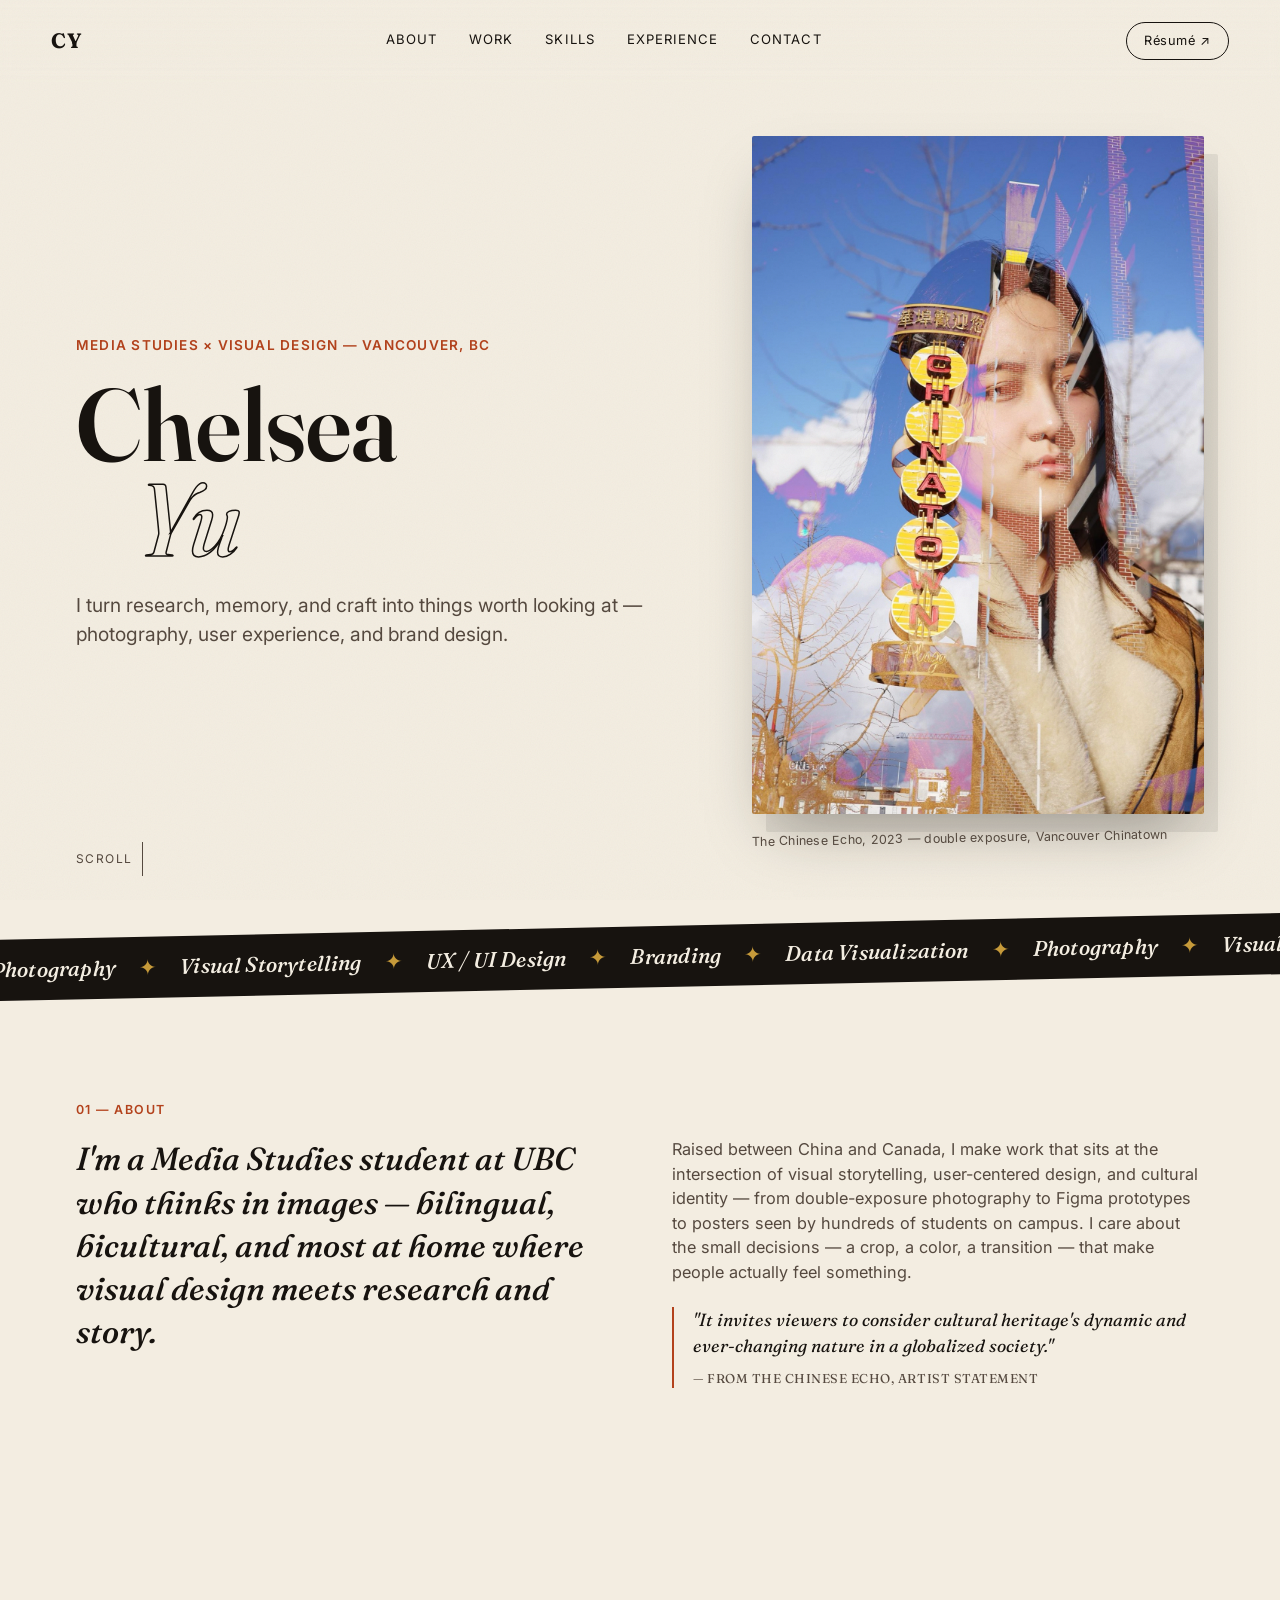
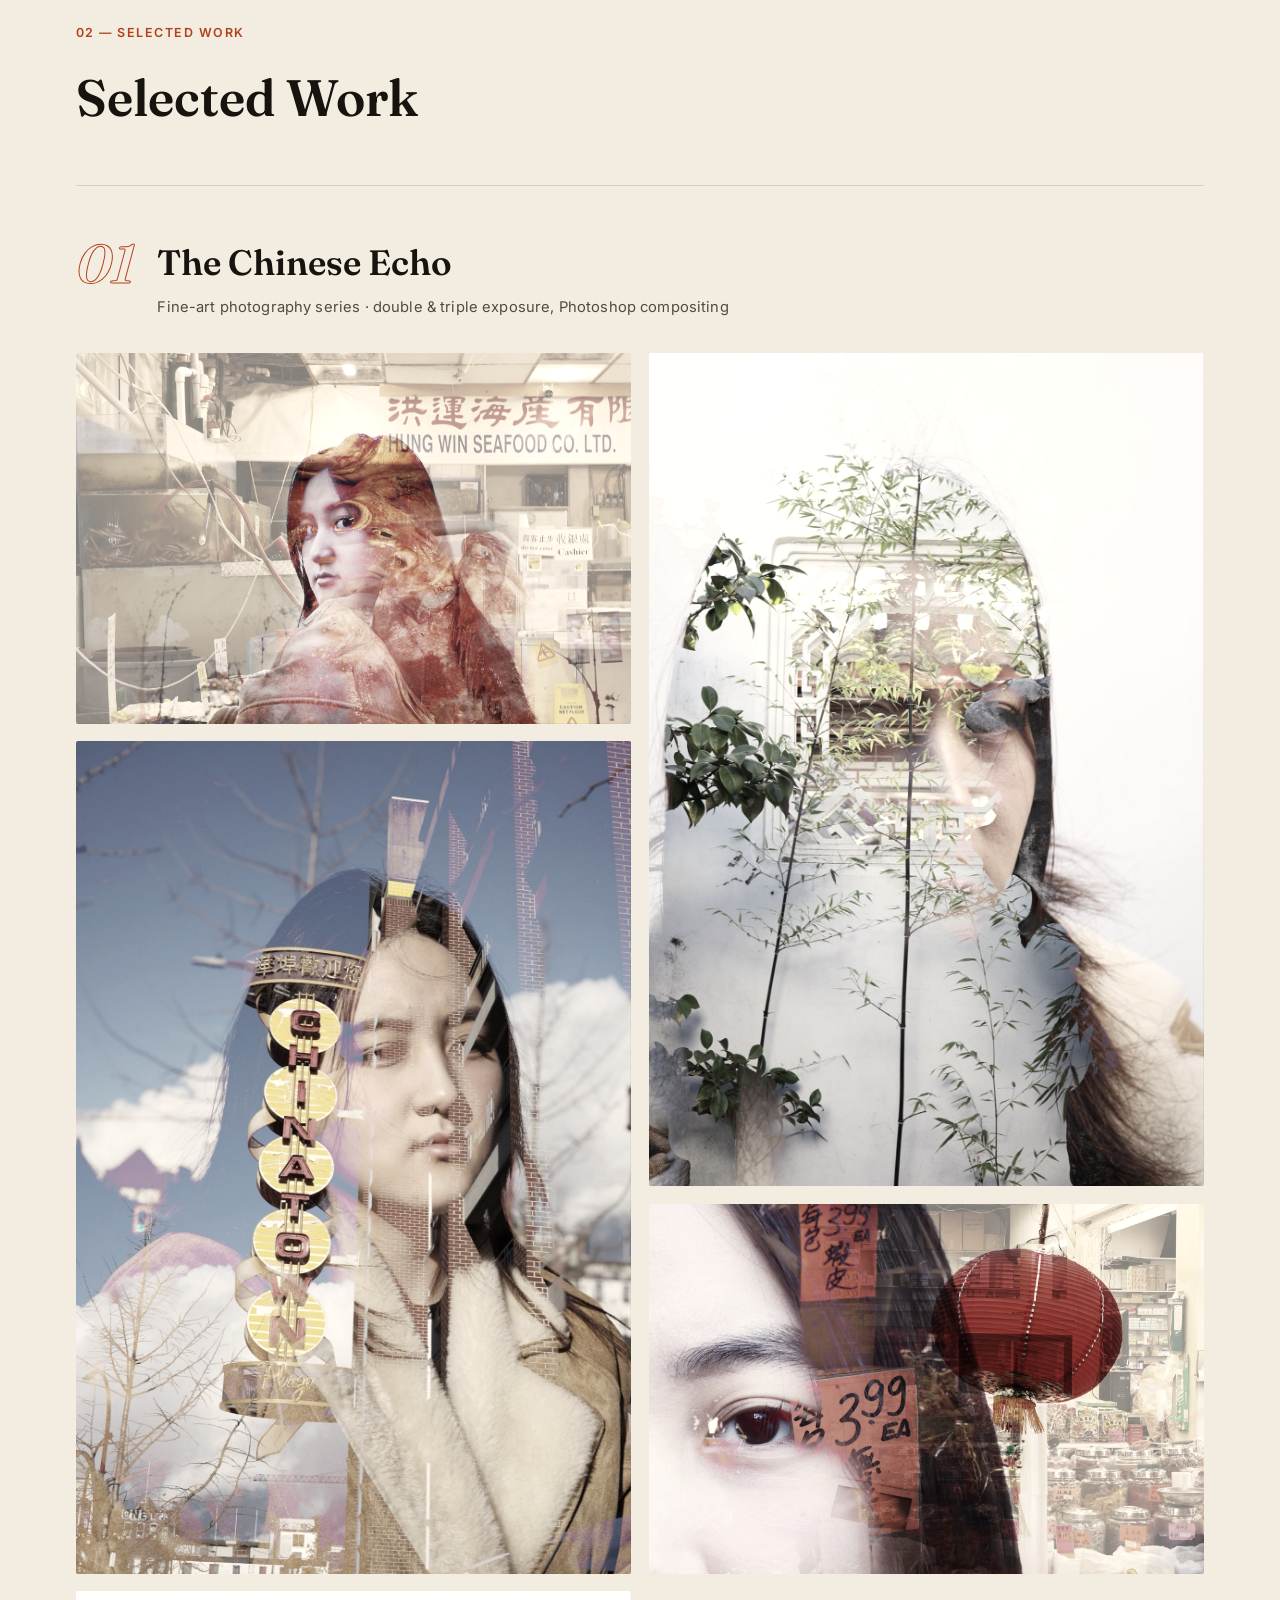
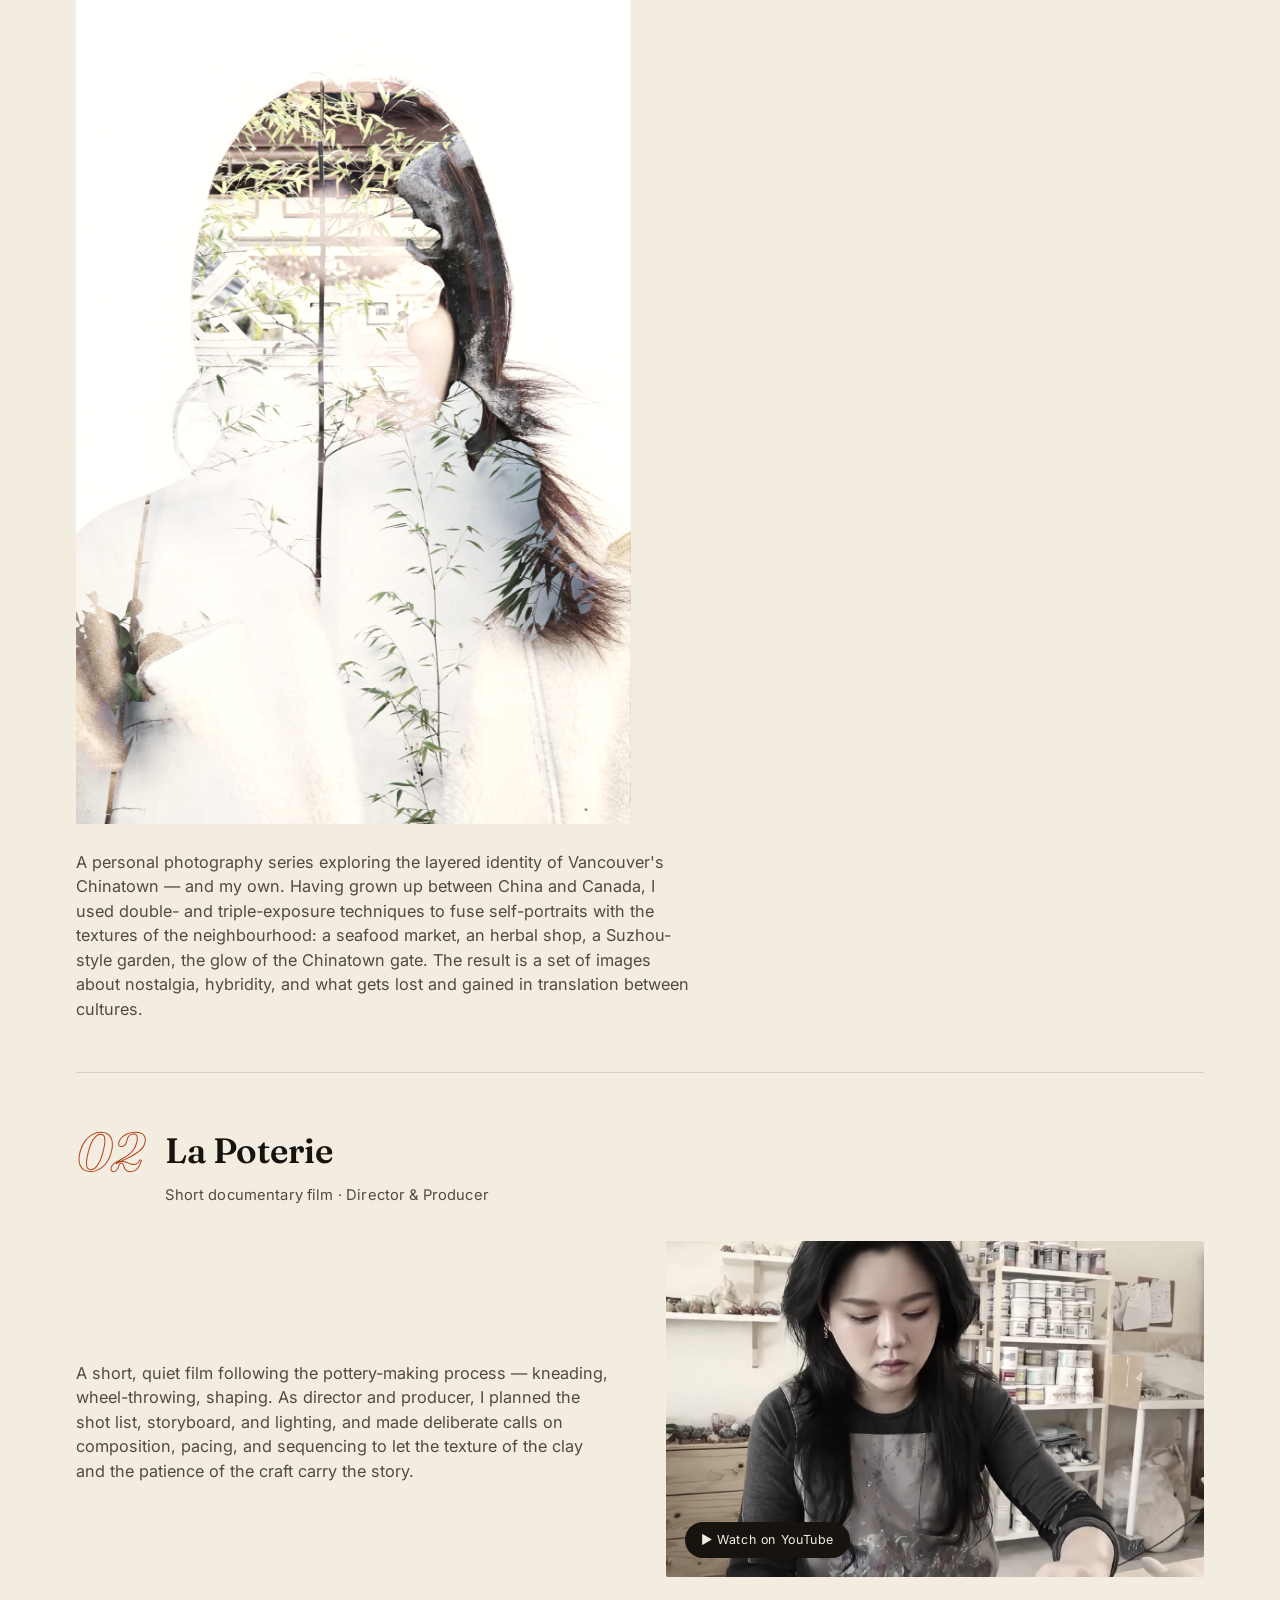
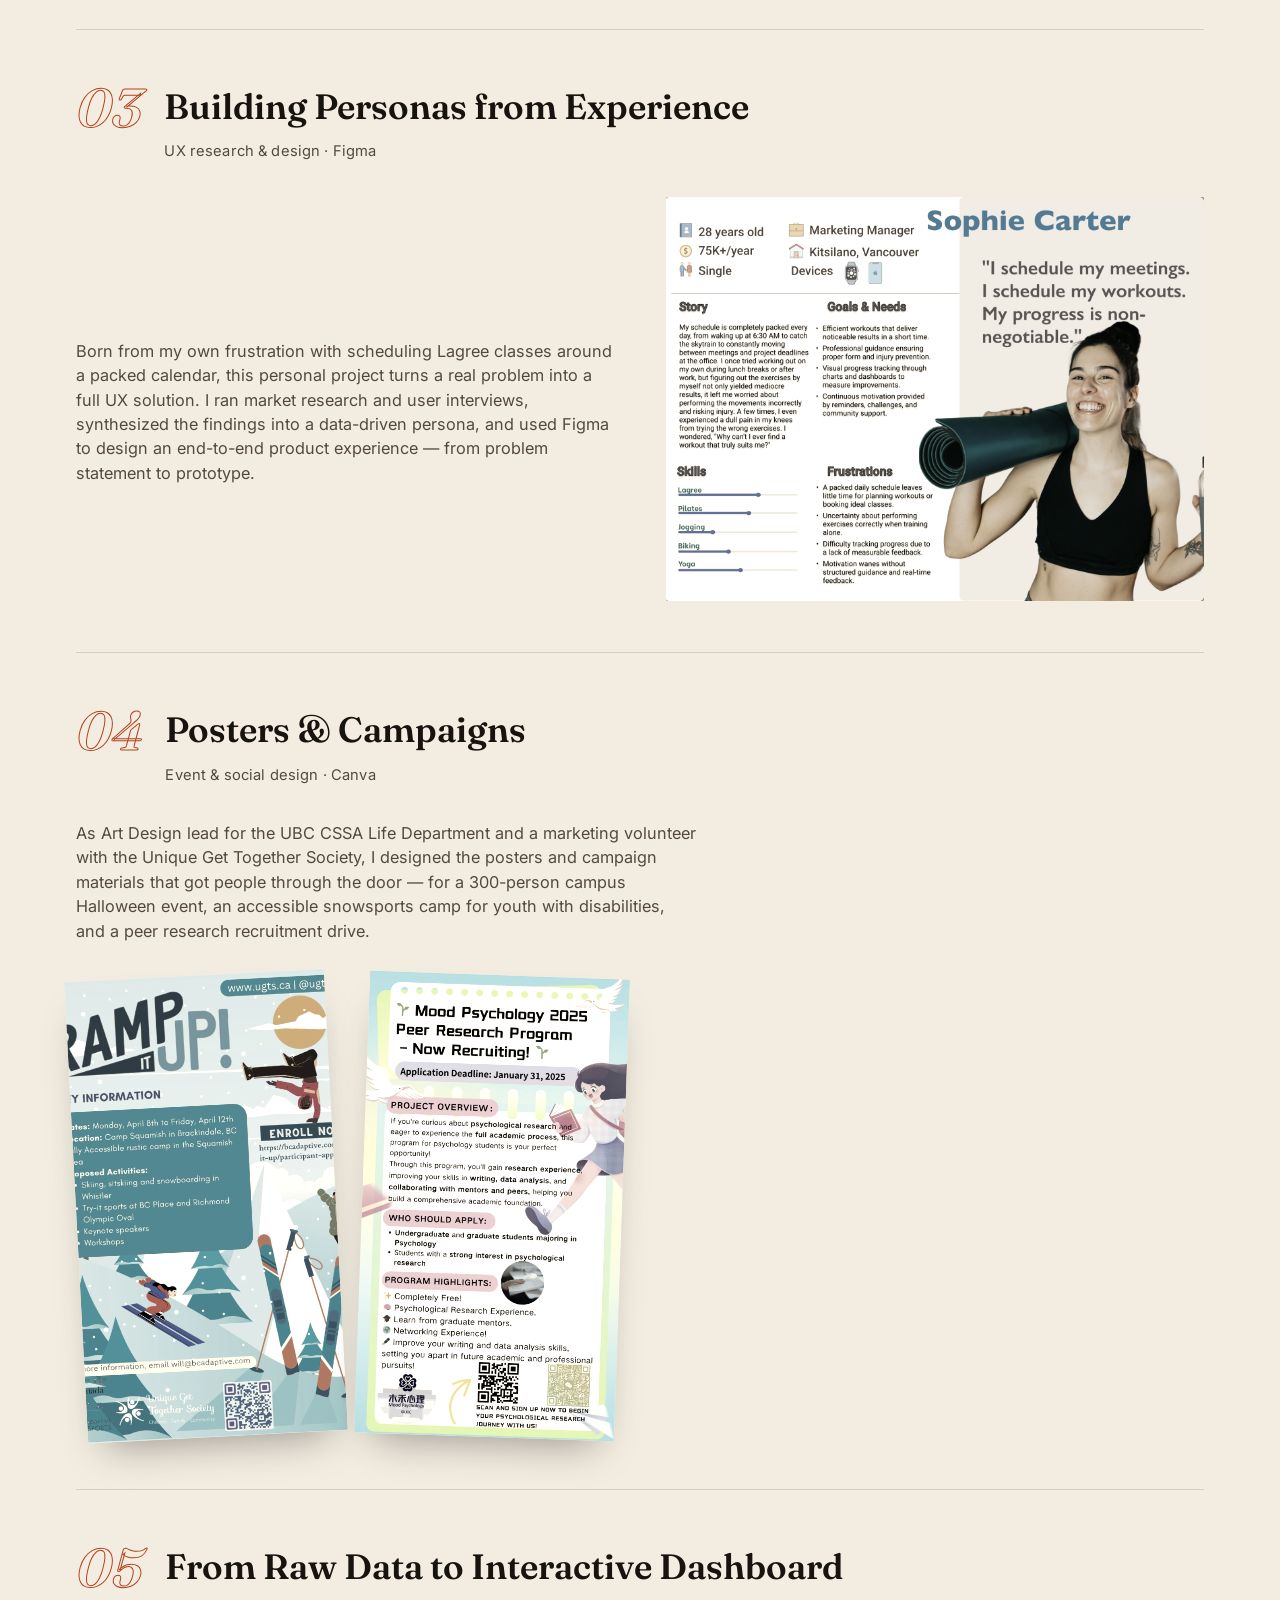
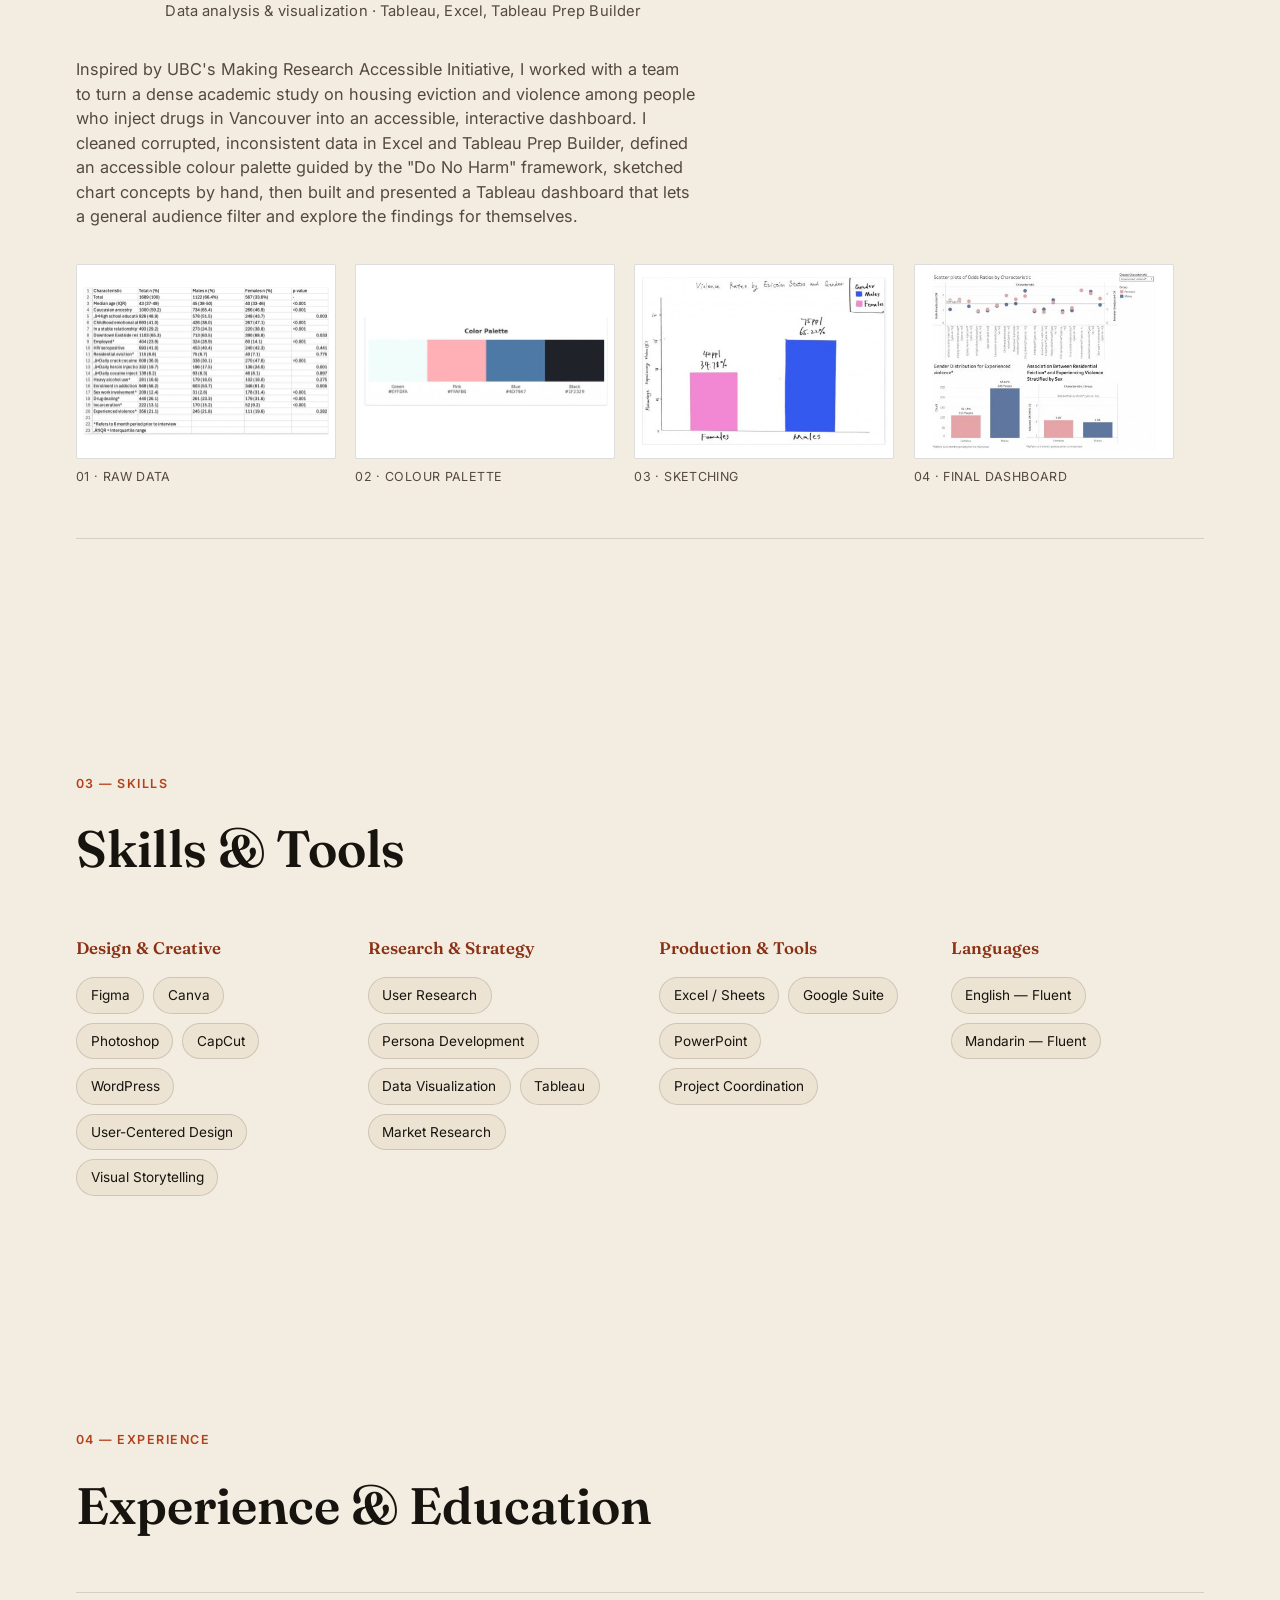
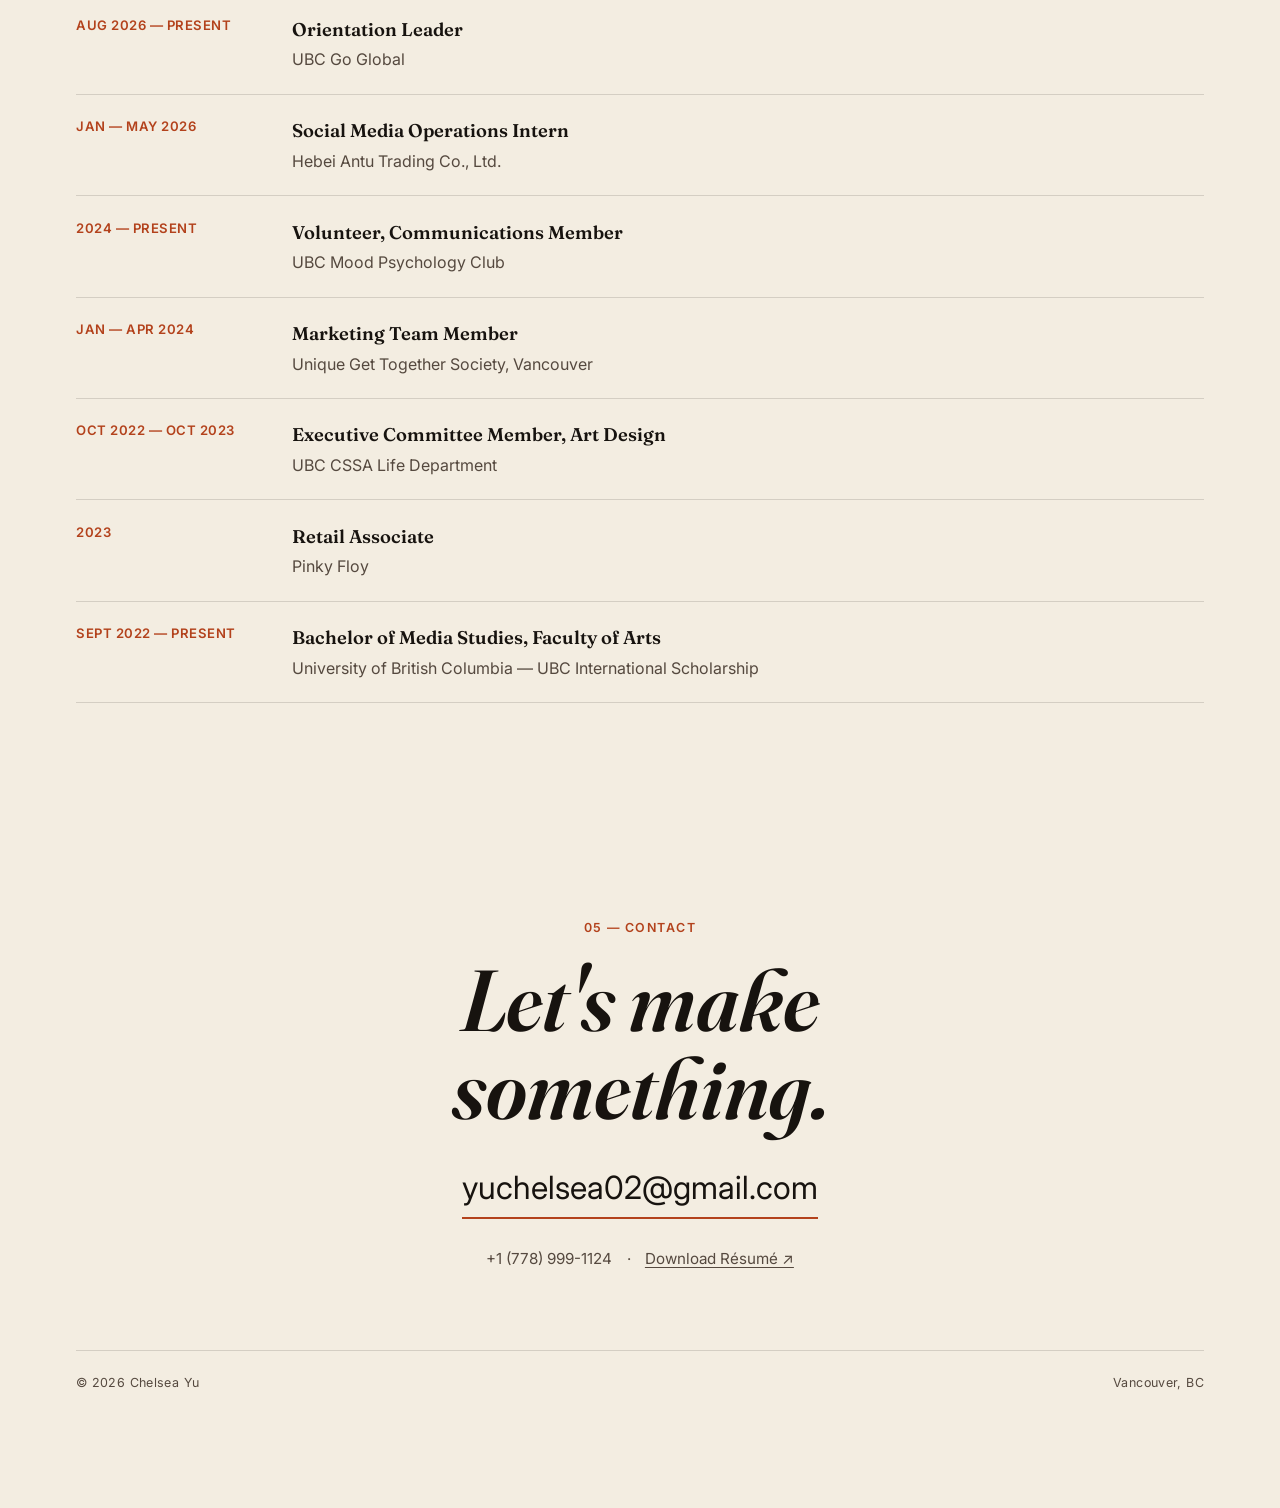
==== index.html @ db5bf9ff "Add design portfolio site Photography, UX case studies, poster design, and a data visualization proj" ====
<!DOCTYPE html>
<html lang="en">
<head>
<meta charset="UTF-8">
<meta name="viewport" content="width=device-width, initial-scale=1.0">
<title>Chelsea Yu — Portfolio</title>
<meta name="description" content="Chelsea Yu — visual designer &amp; storyteller. Photography, UX design, and branding work.">
<link rel="icon" href="data:image/svg+xml,%3Csvg xmlns='http://www.w3.org/2000/svg' viewBox='0 0 100 100'%3E%3Crect width='100' height='100' fill='%23f3ede1'/%3E%3Ctext x='50' y='68' font-size='58' font-family='Georgia,serif' font-weight='700' text-anchor='middle' fill='%23b3421c'%3ECY%3C/text%3E%3C/svg%3E">
<link rel="preconnect" href="https://fonts.googleapis.com">
<link rel="preconnect" href="https://fonts.gstatic.com" crossorigin>
<link href="https://fonts.googleapis.com/css2?family=Fraunces:ital,opsz,wght@0,9..144,300;0,9..144,500;0,9..144,600;0,9..144,700;1,9..144,500;1,9..144,600&family=Inter:wght@400;500;600&display=swap" rel="stylesheet">
<link rel="stylesheet" href="assets/css/style.css">
</head>
<body>

<div class="grain" aria-hidden="true"></div>
<div class="cursor-dot" aria-hidden="true"></div>
<div class="cursor-ring" aria-hidden="true"></div>

<header class="nav">
  <a class="nav__logo" href="#top">CY</a>
  <nav class="nav__links">
    <a href="#about">About</a>
    <a href="#work">Work</a>
    <a href="#skills">Skills</a>
    <a href="#experience">Experience</a>
    <a href="#contact">Contact</a>
  </nav>
  <a class="nav__resume" href="assets/Resume_Chelsea_Yu.pdf" target="_blank" rel="noopener">Résumé <span>↗</span></a>
</header>

<main>

  <section class="hero" id="top">
    <div class="hero__text">
      <p class="hero__eyebrow reveal">Media Studies × Visual Design — Vancouver, BC</p>
      <h1 class="hero__title">
        <span class="reveal">Chelsea</span>
        <span class="hero__outline reveal">Yu</span>
      </h1>
      <p class="hero__tagline reveal">I turn research, memory, and craft into things worth looking at —<br class="br-desktop"> photography, user experience, and brand design.</p>
    </div>
    <figure class="hero__image reveal">
      <img src="assets/images/echo-03.jpg" alt="Double-exposure self-portrait fused with Vancouver Chinatown's gate signage, from the series The Chinese Echo">
      <figcaption>The Chinese Echo, 2023 — double exposure, Vancouver Chinatown</figcaption>
    </figure>
    <a class="hero__scroll" href="#about"><span>Scroll</span><i></i></a>
  </section>

  <div class="marquee" aria-hidden="true">
    <div class="marquee__track">
      <span>Photography</span><span>✦</span><span>Visual Storytelling</span><span>✦</span><span>UX / UI Design</span><span>✦</span><span>Branding</span><span>✦</span><span>Data Visualization</span><span>✦</span>
      <span>Photography</span><span>✦</span><span>Visual Storytelling</span><span>✦</span><span>UX / UI Design</span><span>✦</span><span>Branding</span><span>✦</span><span>Data Visualization</span><span>✦</span>
    </div>
  </div>

  <section class="about" id="about">
    <span class="kicker reveal">01 — About</span>
    <div class="about__grid">
      <p class="about__lead reveal">I'm a Media Studies student at UBC who thinks in images — bilingual, bicultural, and most at home where visual design meets research and story.</p>
      <div class="about__body reveal">
        <p>Raised between China and Canada, I make work that sits at the intersection of visual storytelling, user-centered design, and cultural identity — from double-exposure photography to Figma prototypes to posters seen by hundreds of students on campus. I care about the small decisions — a crop, a color, a transition — that make people actually feel something.</p>
        <blockquote>"It invites viewers to consider cultural heritage's dynamic and ever-changing nature in a globalized society."<cite>— from The Chinese Echo, artist statement</cite></blockquote>
      </div>
    </div>
  </section>

  <section class="work" id="work">
    <span class="kicker reveal">02 — Selected Work</span>
    <h2 class="section-title reveal">Selected Work</h2>

    <article class="project">
      <div class="project__head reveal">
        <span class="project__index">01</span>
        <div>
          <h3>The Chinese Echo</h3>
          <p class="project__meta">Fine-art photography series · double &amp; triple exposure, Photoshop compositing</p>
        </div>
      </div>
      <div class="project__body">
        <div class="echo-grid reveal">
          <img src="assets/images/echo-01.jpg" alt="Double exposure of a portrait with a Chinatown seafood market, Hung Win Seafood Co." loading="lazy">
          <img src="assets/images/echo-03.jpg" alt="Double exposure portrait with Chinatown gate signage against a blue sky" loading="lazy">
          <img src="assets/images/echo-04.jpg" alt="Double exposure portrait blended with a traditional Chinese garden" loading="lazy">
          <img src="assets/images/echo-05.jpg" alt="Double exposure portrait blended with a traditional Chinese garden, second panel" loading="lazy">
          <img src="assets/images/echo-02.jpg" alt="Double exposure close-up eye with a red lantern and herbal shop shelves" loading="lazy">
        </div>
        <p class="project__desc reveal">A personal photography series exploring the layered identity of Vancouver's Chinatown — and my own. Having grown up between China and Canada, I used double- and triple-exposure techniques to fuse self-portraits with the textures of the neighbourhood: a seafood market, an herbal shop, a Suzhou-style garden, the glow of the Chinatown gate. The result is a set of images about nostalgia, hybridity, and what gets lost and gained in translation between cultures.</p>
      </div>
    </article>

    <article class="project project--alt">
      <div class="project__head reveal">
        <span class="project__index">02</span>
        <div>
          <h3>La Poterie</h3>
          <p class="project__meta">Short documentary film · Director &amp; Producer</p>
        </div>
      </div>
      <div class="project__body project__body--split">
        <a class="project__still reveal" href="https://youtu.be/sPKGv2p5oa0" target="_blank" rel="noopener">
          <img src="assets/images/poterie.jpg" alt="Still from La Poterie, a short film following the pottery-making process" loading="lazy">
          <span class="project__play">▶ Watch on YouTube</span>
        </a>
        <p class="project__desc reveal">A short, quiet film following the pottery-making process — kneading, wheel-throwing, shaping. As director and producer, I planned the shot list, storyboard, and lighting, and made deliberate calls on composition, pacing, and sequencing to let the texture of the clay and the patience of the craft carry the story.</p>
      </div>
    </article>

    <article class="project">
      <div class="project__head reveal">
        <span class="project__index">03</span>
        <div>
          <h3>Building Personas from Experience</h3>
          <p class="project__meta">UX research &amp; design · Figma</p>
        </div>
      </div>
      <div class="project__body project__body--split">
        <p class="project__desc reveal">Born from my own frustration with scheduling Lagree classes around a packed calendar, this personal project turns a real problem into a full UX solution. I ran market research and user interviews, synthesized the findings into a data-driven persona, and used Figma to design an end-to-end product experience — from problem statement to prototype.</p>
        <img class="project__solo reveal" src="assets/images/persona-sophie.jpg" alt="UX persona document for Sophie Carter, a 28-year-old marketing manager, showing her story, goals, skills, and frustrations" loading="lazy">
      </div>
    </article>

    <article class="project project--alt">
      <div class="project__head reveal">
        <span class="project__index">04</span>
        <div>
          <h3>Posters &amp; Campaigns</h3>
          <p class="project__meta">Event &amp; social design · Canva</p>
        </div>
      </div>
      <div class="project__body">
        <p class="project__desc reveal">As Art Design lead for the UBC CSSA Life Department and a marketing volunteer with the Unique Get Together Society, I designed the posters and campaign materials that got people through the door — for a 300-person campus Halloween event, an accessible snowsports camp for youth with disabilities, and a peer research recruitment drive.</p>
        <div class="poster-row reveal">
          <img src="assets/images/poster-rampup.jpg" alt="Ramp It Up! poster for an accessible snowsports camp" loading="lazy">
          <img src="assets/images/poster-moodpsych.jpg" alt="Mood Psychology 2025 peer research program recruitment poster" loading="lazy">
        </div>
      </div>
    </article>

    <article class="project">
      <div class="project__head reveal">
        <span class="project__index">05</span>
        <div>
          <h3>From Raw Data to Interactive Dashboard</h3>
          <p class="project__meta">Data analysis &amp; visualization · Tableau, Excel, Tableau Prep Builder</p>
        </div>
      </div>
      <div class="project__body">
        <p class="project__desc reveal">Inspired by UBC's Making Research Accessible Initiative, I worked with a team to turn a dense academic study on housing eviction and violence among people who inject drugs in Vancouver into an accessible, interactive dashboard. I cleaned corrupted, inconsistent data in Excel and Tableau Prep Builder, defined an accessible colour palette guided by the "Do No Harm" framework, sketched chart concepts by hand, then built and presented a Tableau dashboard that lets a general audience filter and explore the findings for themselves.</p>
        <div class="process-strip reveal">
          <figure><img src="assets/images/dataviz-data.jpg" alt="Raw, corrupted public health dataset before cleaning" loading="lazy"><figcaption>01 · Raw data</figcaption></figure>
          <figure><img src="assets/images/dataviz-palette.jpg" alt="Accessible colour palette: green, pink, blue, black" loading="lazy"><figcaption>02 · Colour palette</figcaption></figure>
          <figure><img src="assets/images/dataviz-sketch.jpg" alt="Hand-drawn sketch of a bar chart comparing violence rates by gender" loading="lazy"><figcaption>03 · Sketching</figcaption></figure>
          <figure><img src="assets/images/dataviz-dashboard.jpg" alt="Final interactive Tableau dashboard with scatter plot and bar charts" loading="lazy"><figcaption>04 · Final dashboard</figcaption></figure>
        </div>
      </div>
    </article>

  </section>

  <section class="skills" id="skills">
    <span class="kicker reveal">03 — Skills</span>
    <h2 class="section-title reveal">Skills &amp; Tools</h2>
    <div class="skills__grid">
      <div class="skills__group reveal">
        <h4>Design &amp; Creative</h4>
        <ul class="pills">
          <li>Figma</li><li>Canva</li><li>Photoshop</li><li>CapCut</li><li>WordPress</li><li>User-Centered Design</li><li>Visual Storytelling</li>
        </ul>
      </div>
      <div class="skills__group reveal">
        <h4>Research &amp; Strategy</h4>
        <ul class="pills">
          <li>User Research</li><li>Persona Development</li><li>Data Visualization</li><li>Tableau</li><li>Market Research</li>
        </ul>
      </div>
      <div class="skills__group reveal">
        <h4>Production &amp; Tools</h4>
        <ul class="pills">
          <li>Excel / Sheets</li><li>Google Suite</li><li>PowerPoint</li><li>Project Coordination</li>
        </ul>
      </div>
      <div class="skills__group reveal">
        <h4>Languages</h4>
        <ul class="pills">
          <li>English — Fluent</li><li>Mandarin — Fluent</li>
        </ul>
      </div>
    </div>
  </section>

  <section class="experience" id="experience">
    <span class="kicker reveal">04 — Experience</span>
    <h2 class="section-title reveal">Experience &amp; Education</h2>
    <ul class="timeline">
      <li class="reveal">
        <span class="timeline__date">Aug 2026 — Present</span>
        <div><h4>Orientation Leader</h4><p>UBC Go Global</p></div>
      </li>
      <li class="reveal">
        <span class="timeline__date">Jan — May 2026</span>
        <div><h4>Social Media Operations Intern</h4><p>Hebei Antu Trading Co., Ltd.</p></div>
      </li>
      <li class="reveal">
        <span class="timeline__date">2024 — Present</span>
        <div><h4>Volunteer, Communications Member</h4><p>UBC Mood Psychology Club</p></div>
      </li>
      <li class="reveal">
        <span class="timeline__date">Jan — Apr 2024</span>
        <div><h4>Marketing Team Member</h4><p>Unique Get Together Society, Vancouver</p></div>
      </li>
      <li class="reveal">
        <span class="timeline__date">Oct 2022 — Oct 2023</span>
        <div><h4>Executive Committee Member, Art Design</h4><p>UBC CSSA Life Department</p></div>
      </li>
      <li class="reveal">
        <span class="timeline__date">2023</span>
        <div><h4>Retail Associate</h4><p>Pinky Floy</p></div>
      </li>
      <li class="reveal">
        <span class="timeline__date">Sept 2022 — Present</span>
        <div><h4>Bachelor of Media Studies, Faculty of Arts</h4><p>University of British Columbia — UBC International Scholarship</p></div>
      </li>
    </ul>
  </section>

  <footer class="contact" id="contact">
    <span class="kicker reveal">05 — Contact</span>
    <h2 class="contact__title reveal">Let's make<br>something.</h2>
    <a class="contact__email reveal" href="mailto:yuchelsea02@gmail.com">yuchelsea02@gmail.com</a>
    <div class="contact__row reveal">
      <span>+1 (778) 999-1124</span>
      <span aria-hidden="true">·</span>
      <a href="assets/Resume_Chelsea_Yu.pdf" target="_blank" rel="noopener">Download Résumé ↗</a>
    </div>
    <div class="contact__bottom">
      <span>© <span id="year"></span> Chelsea Yu</span>
      <span>Vancouver, BC</span>
    </div>
  </footer>

</main>

<script src="assets/js/main.js"></script>
</body>
</html>
---- assets/css/style.css ----
/* ---------- Tokens ---------- */
:root{
  --paper: #f3ede1;
  --paper-2: #ece3d2;
  --ink: #17130f;
  --ink-soft: #55493f;
  --rust: #b3421c;
  --rust-deep: #8a3216;
  --gold: #c69a3a;
  --line: rgba(23,19,15,0.14);
  --serif: 'Fraunces', Georgia, serif;
  --sans: 'Inter', -apple-system, BlinkMacSystemFont, sans-serif;
  --maxw: 1240px;
}

*,*::before,*::after{ box-sizing: border-box; }
html{ scroll-behavior: smooth; }

body{
  margin:0;
  background: var(--paper);
  color: var(--ink);
  font-family: var(--sans);
  font-size: 16px;
  line-height: 1.5;
  -webkit-font-smoothing: antialiased;
  overflow-x: hidden;
}

img{ max-width:100%; display:block; }
a{ color: inherit; text-decoration:none; }
ul{ list-style:none; margin:0; padding:0; }
blockquote{ margin:0; }

::selection{ background: var(--rust); color: var(--paper); }

/* ---------- Grain overlay ---------- */
.grain{
  position: fixed; inset:0;
  z-index: 999;
  pointer-events:none;
  opacity: 0.05;
  mix-blend-mode: multiply;
  background-image: url('data:image/svg+xml;utf8,<svg xmlns="http://www.w3.org/2000/svg"><filter id="n"><feTurbulence type="fractalNoise" baseFrequency="0.85" numOctaves="2" stitchTiles="stitch"/></filter><rect width="100%25" height="100%25" filter="url(%23n)"/></svg>');
}

/* ---------- Custom cursor (pointer devices only) ---------- */
.cursor-dot, .cursor-ring{
  position: fixed; top:0; left:0;
  border-radius:50%;
  pointer-events:none;
  z-index: 1000;
  transform: translate(-50%,-50%);
  transition: opacity .2s ease;
  opacity:0;
}
.cursor-dot{ width:6px; height:6px; background: var(--rust); }
.cursor-ring{ width:34px; height:34px; border:1px solid var(--rust); transition: width .18s ease, height .18s ease, opacity .2s ease, background .18s ease; }
.cursor-ring.is-active{ width:60px; height:60px; background: rgba(179,66,28,0.08); }
@media (hover:none), (pointer:coarse){
  .cursor-dot, .cursor-ring{ display:none; }
}

/* ---------- Reveal animation ---------- */
.reveal{ opacity:0; transform: translateY(28px); transition: opacity .8s ease, transform .8s ease; }
.reveal.is-visible{ opacity:1; transform:none; }

/* ---------- Nav ---------- */
.nav{
  position: fixed; top:0; left:0; right:0;
  z-index: 500;
  display:flex; align-items:center; justify-content:space-between;
  padding: 1.4rem clamp(1.25rem, 4vw, 3.5rem);
  background: linear-gradient(to bottom, rgba(243,237,225,0.92), rgba(243,237,225,0));
  backdrop-filter: blur(6px);
}
.nav__logo{
  font-family: var(--serif); font-weight:700; font-size:1.3rem;
  letter-spacing: 0.02em;
}
.nav__links{ display:flex; gap: clamp(1rem, 2.5vw, 2.2rem); }
.nav__links a{
  font-size:0.82rem; text-transform:uppercase; letter-spacing:0.08em;
  position:relative; padding-bottom:3px;
}
.nav__links a::after{
  content:""; position:absolute; left:0; bottom:0; width:100%; height:1px;
  background: var(--rust); transform: scaleX(0); transform-origin:right;
  transition: transform .3s ease;
}
.nav__links a:hover::after{ transform: scaleX(1); transform-origin:left; }
.nav__resume{
  border:1px solid var(--ink); border-radius: 999px;
  padding: 0.5rem 1.1rem; font-size:0.8rem; letter-spacing:0.04em;
  white-space:nowrap;
  transition: background .25s ease, color .25s ease;
}
.nav__resume:hover{ background: var(--ink); color: var(--paper); }
.nav__resume span{ display:inline-block; }
@media (max-width: 760px){
  .nav__links{ display:none; }
}

/* ---------- Hero ---------- */
.hero{
  min-height: 100svh;
  max-width: var(--maxw);
  margin: 0 auto;
  padding: 8.5rem clamp(1.25rem, 5vw, 3.5rem) 4rem;
  display:grid;
  grid-template-columns: 1.15fr 0.85fr;
  gap: clamp(2rem, 5vw, 4rem);
  align-items:center;
  position:relative;
}
.hero__eyebrow{
  font-size:0.85rem; letter-spacing:0.09em; text-transform:uppercase;
  color: var(--rust); margin: 0 0 1.4rem;
  font-weight:600;
}
.hero__title{
  font-family: var(--serif);
  font-weight:600;
  font-size: clamp(3.4rem, 8vw, 6.4rem);
  line-height:0.92;
  margin:0 0 1.6rem;
  display:flex; flex-direction:column;
}
.hero__title span{ display:block; }
.hero__outline{
  font-style: italic;
  font-weight:500;
  color: transparent;
  -webkit-text-stroke: 1.5px var(--ink);
  margin-left: 0.6em;
}
.hero__tagline{
  font-size: clamp(1rem, 1.6vw, 1.2rem);
  color: var(--ink-soft);
  max-width: 30em;
  margin:0;
}
.hero__image{
  margin:0; position:relative;
  transform: rotate(2deg);
}
.hero__image img{
  width:100%; aspect-ratio: 2/3; object-fit:cover;
  border-radius: 2px;
  box-shadow: 14px 18px 0 rgba(23,19,15,0.08), 0 30px 60px -20px rgba(23,19,15,0.35);
  filter: saturate(1.05);
}
.hero__image figcaption{
  margin-top:0.9rem; font-size:0.78rem; color: var(--ink-soft);
  letter-spacing:0.02em; transform: rotate(-1deg);
}
.hero__scroll{
  position:absolute; left: clamp(1.25rem, 5vw, 3.5rem); bottom: 2.2rem;
  display:flex; align-items:center; gap:0.6rem;
  font-size:0.75rem; letter-spacing:0.12em; text-transform:uppercase;
  color: var(--ink-soft);
}
.hero__scroll i{
  width:1px; height:34px; background: var(--ink-soft);
  position:relative; overflow:hidden;
  display:block;
}
.hero__scroll i::after{
  content:""; position:absolute; left:0; top:-100%; width:100%; height:100%;
  background: var(--rust);
  animation: scrollline 1.8s ease-in-out infinite;
}
@keyframes scrollline{
  0%{ top:-100%; } 60%{ top:100%; } 100%{ top:100%; }
}
@media (max-width: 860px){
  .hero{ grid-template-columns: 1fr; padding-top:7rem; }
  .hero__image{ order:-1; max-width: 260px; margin: 0 auto 1rem; transform:rotate(1deg); }
  .hero__scroll{ display:none; }
}

/* ---------- Marquee ---------- */
.marquee{
  background: var(--ink);
  color: var(--paper);
  overflow:hidden;
  padding: 0.9rem 0;
  transform: rotate(-1.2deg) scale(1.02);
  margin: 1rem 0 -0.4rem;
}
.marquee__track{
  display:flex; gap:1rem; white-space:nowrap;
  width: max-content;
  animation: marquee 26s linear infinite;
  font-family: var(--serif); font-style: italic; font-weight:500;
  font-size: clamp(1rem, 2vw, 1.3rem);
}
.marquee__track span{ padding:0 0.2rem; }
.marquee__track span:nth-child(2n){ color: var(--gold); font-style:normal; }
@keyframes marquee{
  from{ transform: translateX(0); }
  to{ transform: translateX(-50%); }
}

/* ---------- Section shells ---------- */
section, footer.contact{
  max-width: var(--maxw);
  margin: 0 auto;
  padding: clamp(4.5rem, 9vw, 7.5rem) clamp(1.25rem, 5vw, 3.5rem);
}
.kicker{
  display:inline-block;
  font-size:0.78rem; letter-spacing:0.12em; text-transform:uppercase;
  color: var(--rust); font-weight:600;
  margin-bottom: 1.1rem;
}
.section-title{
  font-family: var(--serif); font-weight:600;
  font-size: clamp(2.2rem, 4.5vw, 3.2rem);
  margin: 0 0 3rem;
}

/* ---------- About ---------- */
.about__grid{
  display:grid; grid-template-columns: 1fr 1fr; gap: clamp(2rem,5vw,4rem);
}
.about__lead{
  font-family: var(--serif); font-weight:500; font-style:italic;
  font-size: clamp(1.4rem, 2.6vw, 2rem);
  line-height:1.35; margin:0; color: var(--ink);
}
.about__body p{ margin: 0 0 1.4rem; color: var(--ink-soft); font-size:1.02rem; }
.about__body blockquote{
  border-left: 2px solid var(--rust);
  padding-left: 1.2rem;
  font-family: var(--serif); font-style:italic; font-size:1.1rem;
  color: var(--ink);
}
.about__body cite{
  display:block; margin-top:0.6rem; font-style:normal; font-size:0.8rem;
  letter-spacing:0.04em; color: var(--ink-soft); text-transform:uppercase;
}
@media (max-width: 760px){
  .about__grid{ grid-template-columns: 1fr; }
}

/* ---------- Work / Projects ---------- */
.project{ padding: 3.2rem 0; border-top:1px solid var(--line); }
.project:last-child{ border-bottom:1px solid var(--line); }
.project__head{
  display:flex; align-items:flex-start; gap:1.4rem;
  margin-bottom: 2.2rem;
}
.project__index{
  font-family: var(--serif); font-weight:600; font-style:italic;
  font-size: clamp(2.4rem, 5vw, 3.4rem);
  color: transparent; -webkit-text-stroke: 1px var(--rust);
  line-height:1;
}
.project__head h3{
  font-family: var(--serif); font-weight:600;
  font-size: clamp(1.6rem, 3vw, 2.2rem);
  margin: 0 0 0.4rem;
}
.project__meta{
  margin:0; color: var(--ink-soft); font-size:0.92rem; letter-spacing:0.01em;
}
.project__desc{
  color: var(--ink-soft); font-size:1.02rem; max-width: 62ch;
  margin: 1.6rem 0 0;
}
.project__body--split{
  display:grid; grid-template-columns: 1fr 1fr; gap: clamp(2rem,4vw,3.5rem);
  align-items:center;
}
.project--alt .project__body--split{ direction: rtl; }
.project--alt .project__body--split > *{ direction: ltr; }
.project--alt .project__body--split .project__desc{ order:2; }
@media (max-width: 860px){
  .project__body--split{ grid-template-columns:1fr; direction:ltr !important; }
  .project--alt .project__body--split .project__desc{ order:0; }
}

/* image treatment: quiet duotone -> full color on hover */
.echo-grid img, .project__solo, .project__still img, .poster-row img{
  filter: grayscale(0.55) sepia(0.12) contrast(1.02);
  transition: filter .5s ease, transform .5s ease;
  border-radius:2px;
}
.echo-grid img:hover, .project__solo:hover, .project__still:hover img, .poster-row img:hover{
  filter: grayscale(0) sepia(0) contrast(1.02);
  transform: scale(1.015);
}

.echo-grid{
  column-count:2; column-gap: 1.1rem;
}
.echo-grid img{ width:100%; margin: 0 0 1.1rem; break-inside: avoid; }
@media (max-width:640px){ .echo-grid{ column-count:1; } }

.project__still{ position:relative; display:block; }
.project__still img{ width:100%; aspect-ratio: 16/10; object-fit:cover; }
.project__play{
  position:absolute; left:1.2rem; bottom:1.2rem;
  background: var(--ink); color: var(--paper);
  font-size:0.78rem; letter-spacing:0.05em;
  padding: 0.55rem 1rem; border-radius: 999px;
}

.project__solo{ width:100%; aspect-ratio: 4/3; object-fit:cover; }

.poster-row{ display:flex; gap:1.6rem; margin-top:2rem; flex-wrap:wrap; }
.poster-row img{
  width: clamp(160px, 24vw, 260px);
  aspect-ratio: 9/16; object-fit:cover;
  box-shadow: 0 22px 40px -18px rgba(23,19,15,0.4);
}
.poster-row img:nth-child(1){ transform: rotate(-3deg); }
.poster-row img:nth-child(2){ transform: rotate(2deg); }
.poster-row img:hover{ transform: rotate(0) scale(1.03); }

.process-strip{
  display:flex; gap:1.2rem; flex-wrap:wrap;
  margin-top: 2.2rem;
}
.process-strip figure{ margin:0; flex: 1 1 200px; max-width:260px; }
.process-strip img{
  width:100%; aspect-ratio: 4/3; object-fit:contain;
  background: #fff;
  border: 1px solid var(--line);
  border-radius: 2px;
  filter:none;
  padding: 0.4rem;
}
.process-strip img:hover{ transform:none; }
.process-strip figcaption{
  margin-top:0.6rem; font-size:0.78rem; letter-spacing:0.03em;
  color: var(--ink-soft); text-transform:uppercase;
}

/* ---------- Skills ---------- */
.skills__grid{
  display:grid; grid-template-columns: repeat(4, 1fr); gap: 2.4rem;
}
.skills__group h4{
  font-family: var(--serif); font-weight:600; font-size:1.05rem;
  margin: 0 0 1rem; color: var(--rust-deep);
}
.pills{ display:flex; flex-wrap:wrap; gap:0.55rem; }
.pills li{
  border: 1px solid var(--line);
  padding: 0.45rem 0.85rem;
  border-radius: 999px;
  font-size:0.85rem;
  background: var(--paper-2);
  transition: border-color .25s ease, transform .25s ease;
}
.pills li:hover{ border-color: var(--rust); transform: translateY(-2px); }
@media (max-width: 900px){
  .skills__grid{ grid-template-columns: repeat(2,1fr); }
}
@media (max-width: 520px){
  .skills__grid{ grid-template-columns: 1fr; }
}

/* ---------- Experience timeline ---------- */
.timeline li{
  display:grid; grid-template-columns: 190px 1fr;
  gap: 1.6rem;
  padding: 1.4rem 0;
  border-top: 1px solid var(--line);
}
.timeline li:last-child{ border-bottom: 1px solid var(--line); }
.timeline__date{
  font-size:0.82rem; letter-spacing:0.04em; color: var(--rust);
  text-transform: uppercase; font-weight:600;
}
.timeline h4{ margin:0 0 0.25rem; font-family: var(--serif); font-weight:600; font-size:1.15rem; }
.timeline p{ margin:0; color: var(--ink-soft); }
@media (max-width: 600px){
  .timeline li{ grid-template-columns: 1fr; gap:0.4rem; }
}

/* ---------- Contact / Footer ---------- */
footer.contact{
  text-align:center;
  padding-top: 6rem;
}
.contact__title{
  font-family: var(--serif); font-weight:600; font-style:italic;
  font-size: clamp(2.6rem, 8vw, 5.4rem);
  line-height:1.02; margin: 0 0 2rem;
}
.contact__email{
  display:inline-block;
  font-size: clamp(1.3rem, 3.4vw, 2rem);
  border-bottom: 2px solid var(--rust);
  padding-bottom: 0.3rem;
  margin-bottom: 1.8rem;
  transition: color .25s ease, border-color .25s ease;
}
.contact__email:hover{ color: var(--rust); }
.contact__row{
  display:flex; align-items:center; justify-content:center; gap:0.9rem;
  color: var(--ink-soft); font-size:0.95rem; margin-bottom: 5rem;
}
.contact__row a{ text-decoration: underline; text-underline-offset:3px; }
.contact__bottom{
  display:flex; justify-content:space-between;
  font-size:0.78rem; letter-spacing:0.03em; color: var(--ink-soft);
  border-top: 1px solid var(--line); padding-top:1.4rem;
}
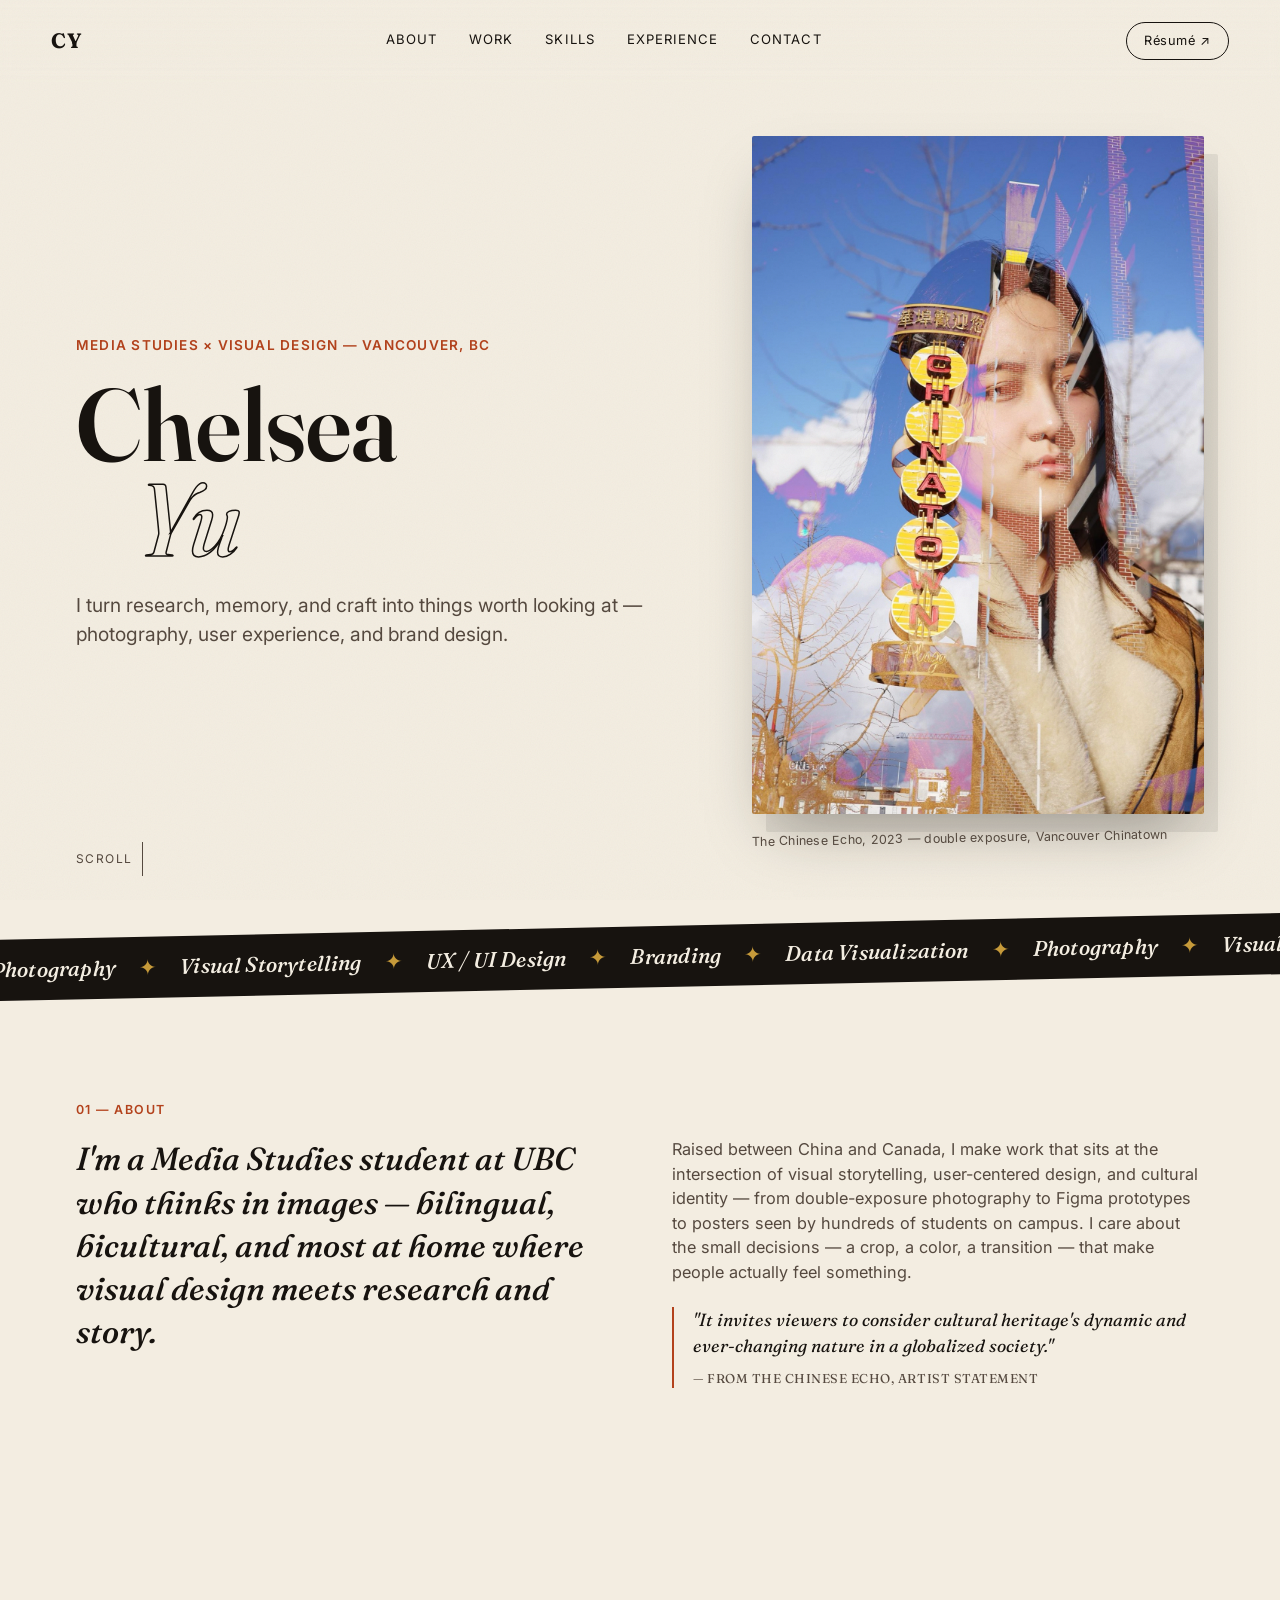
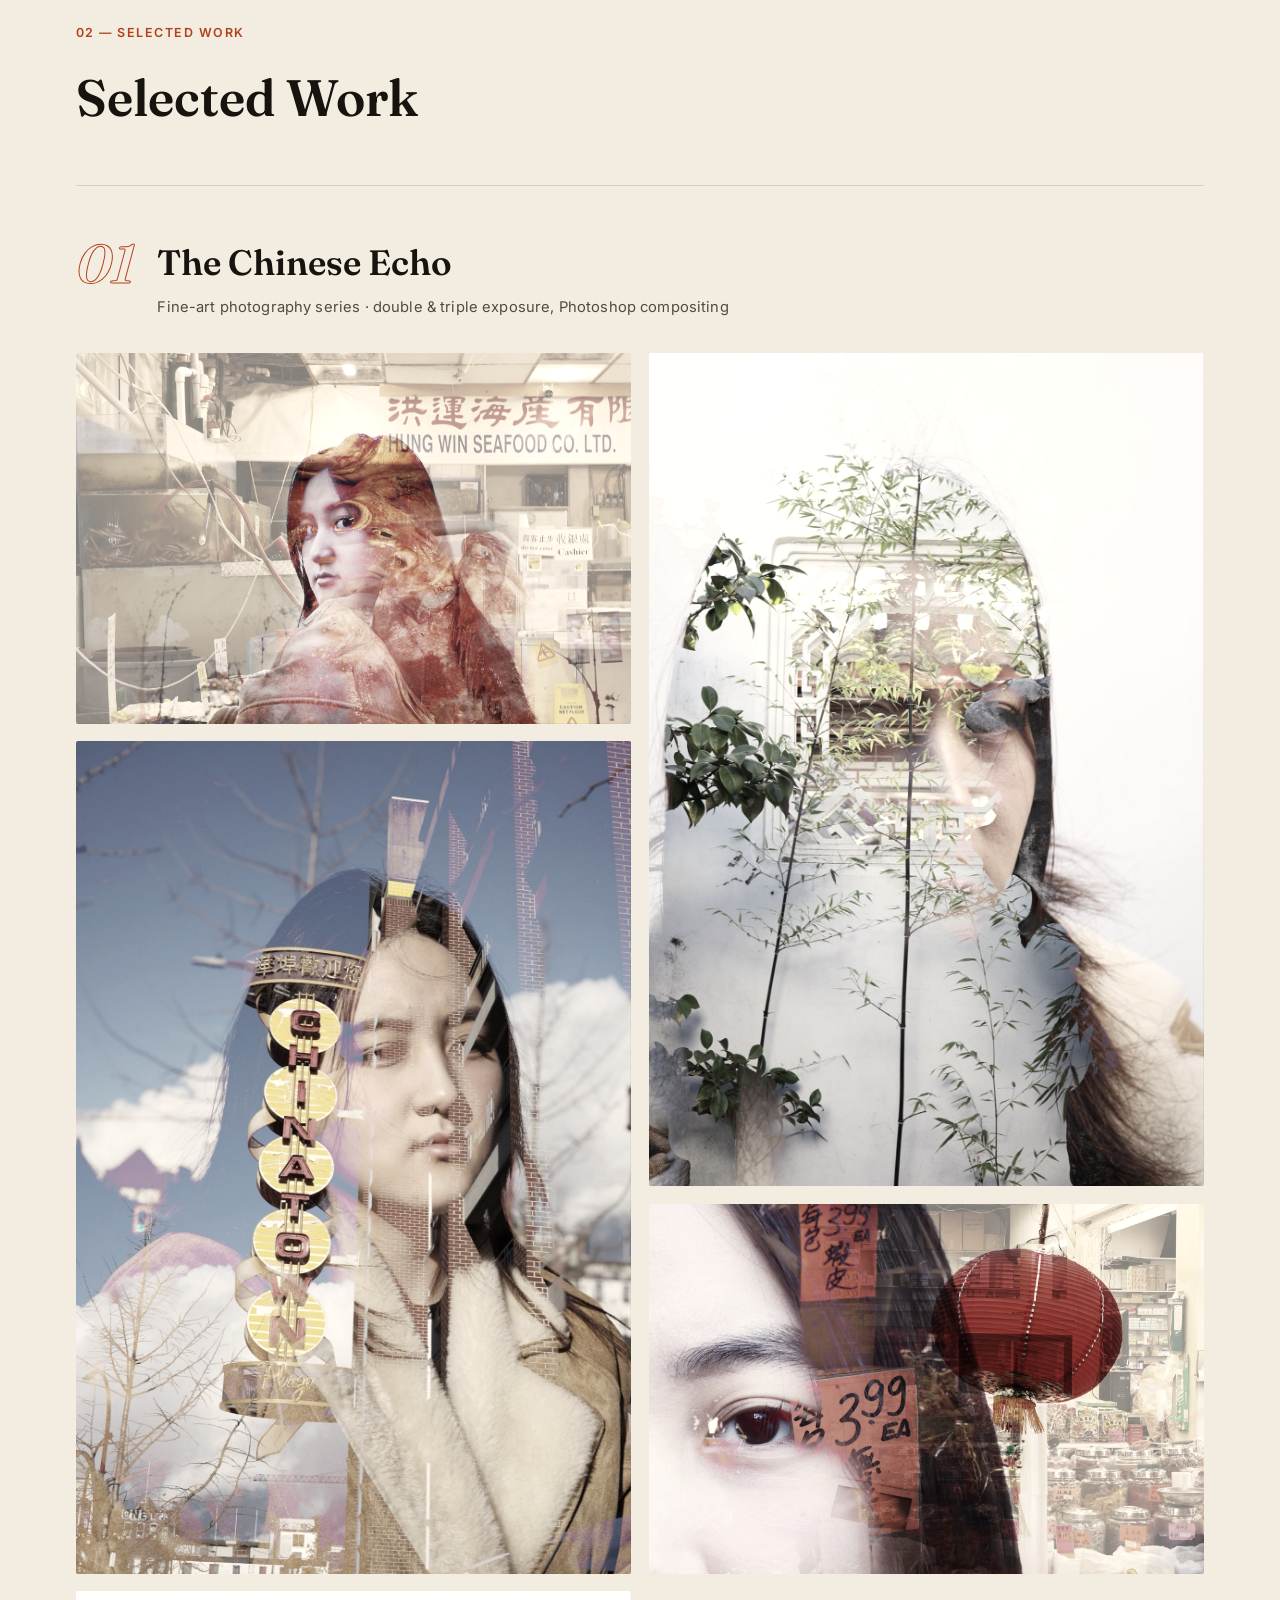
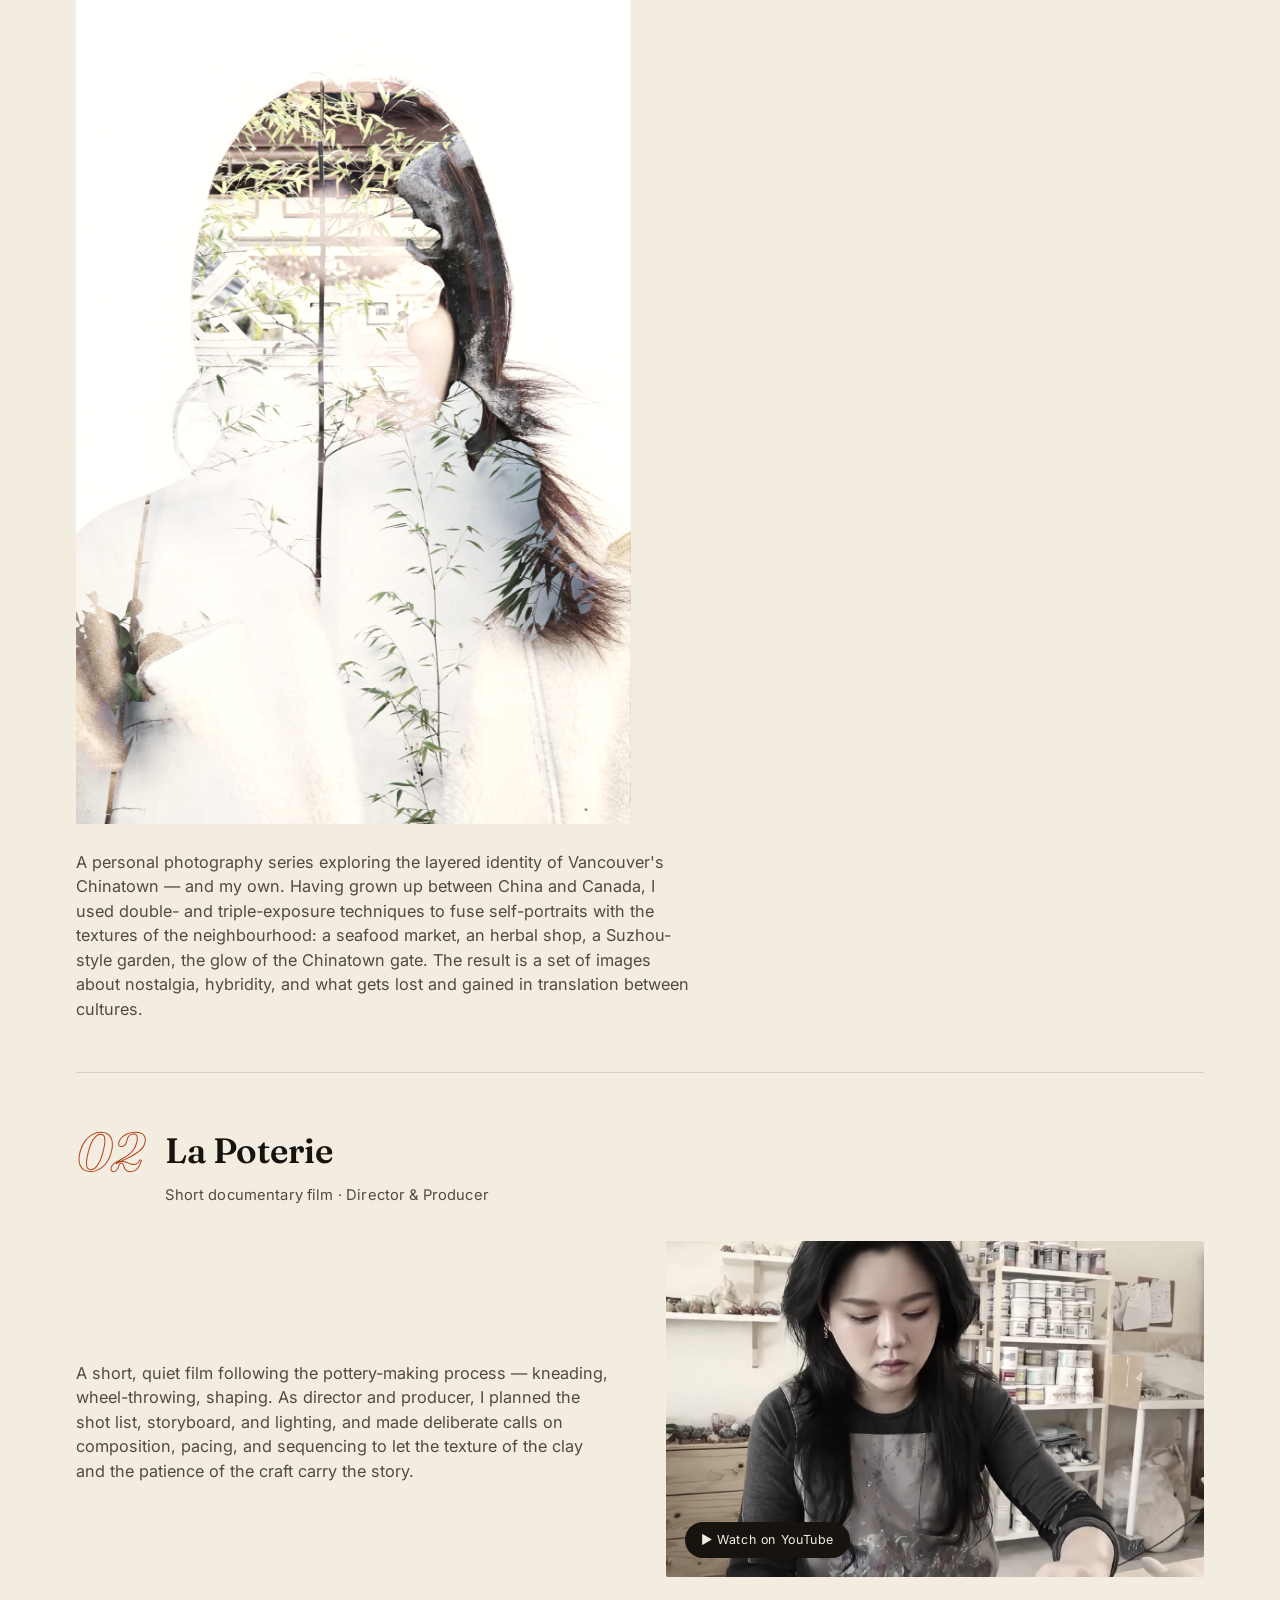
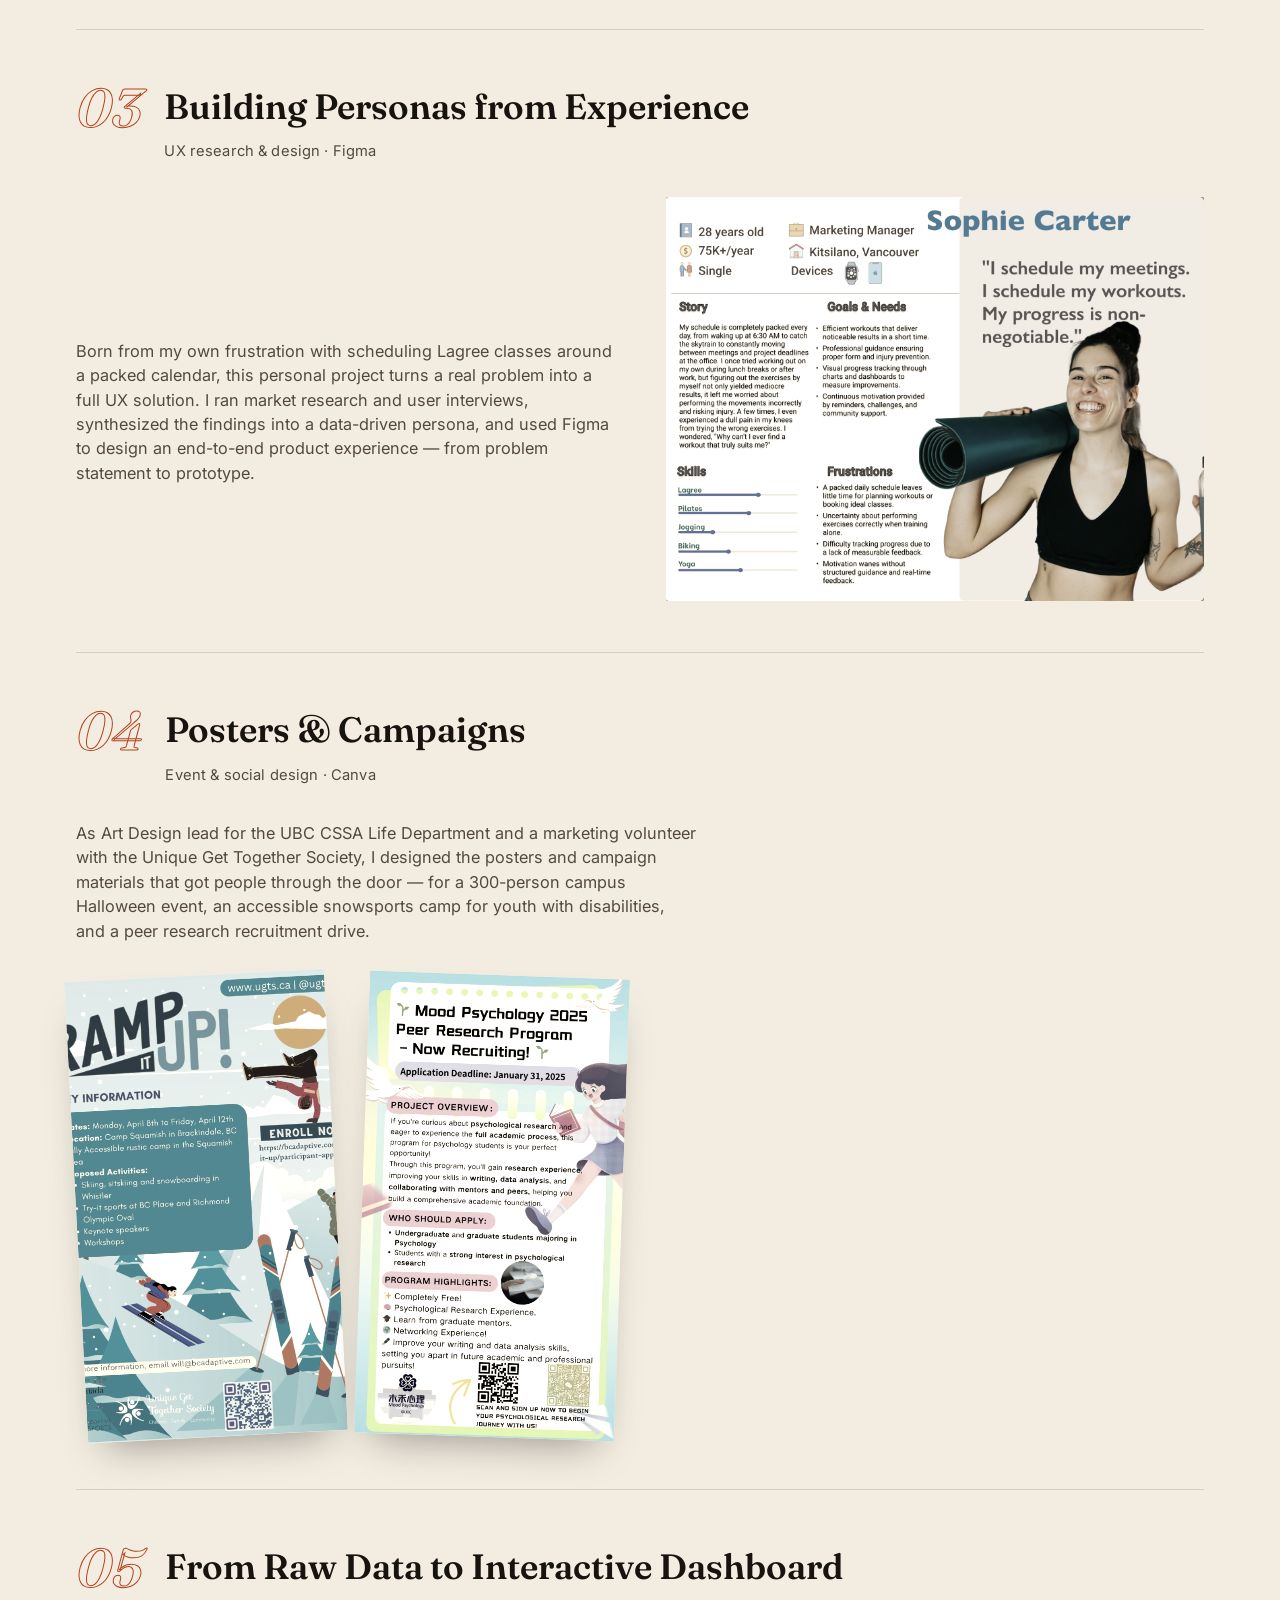
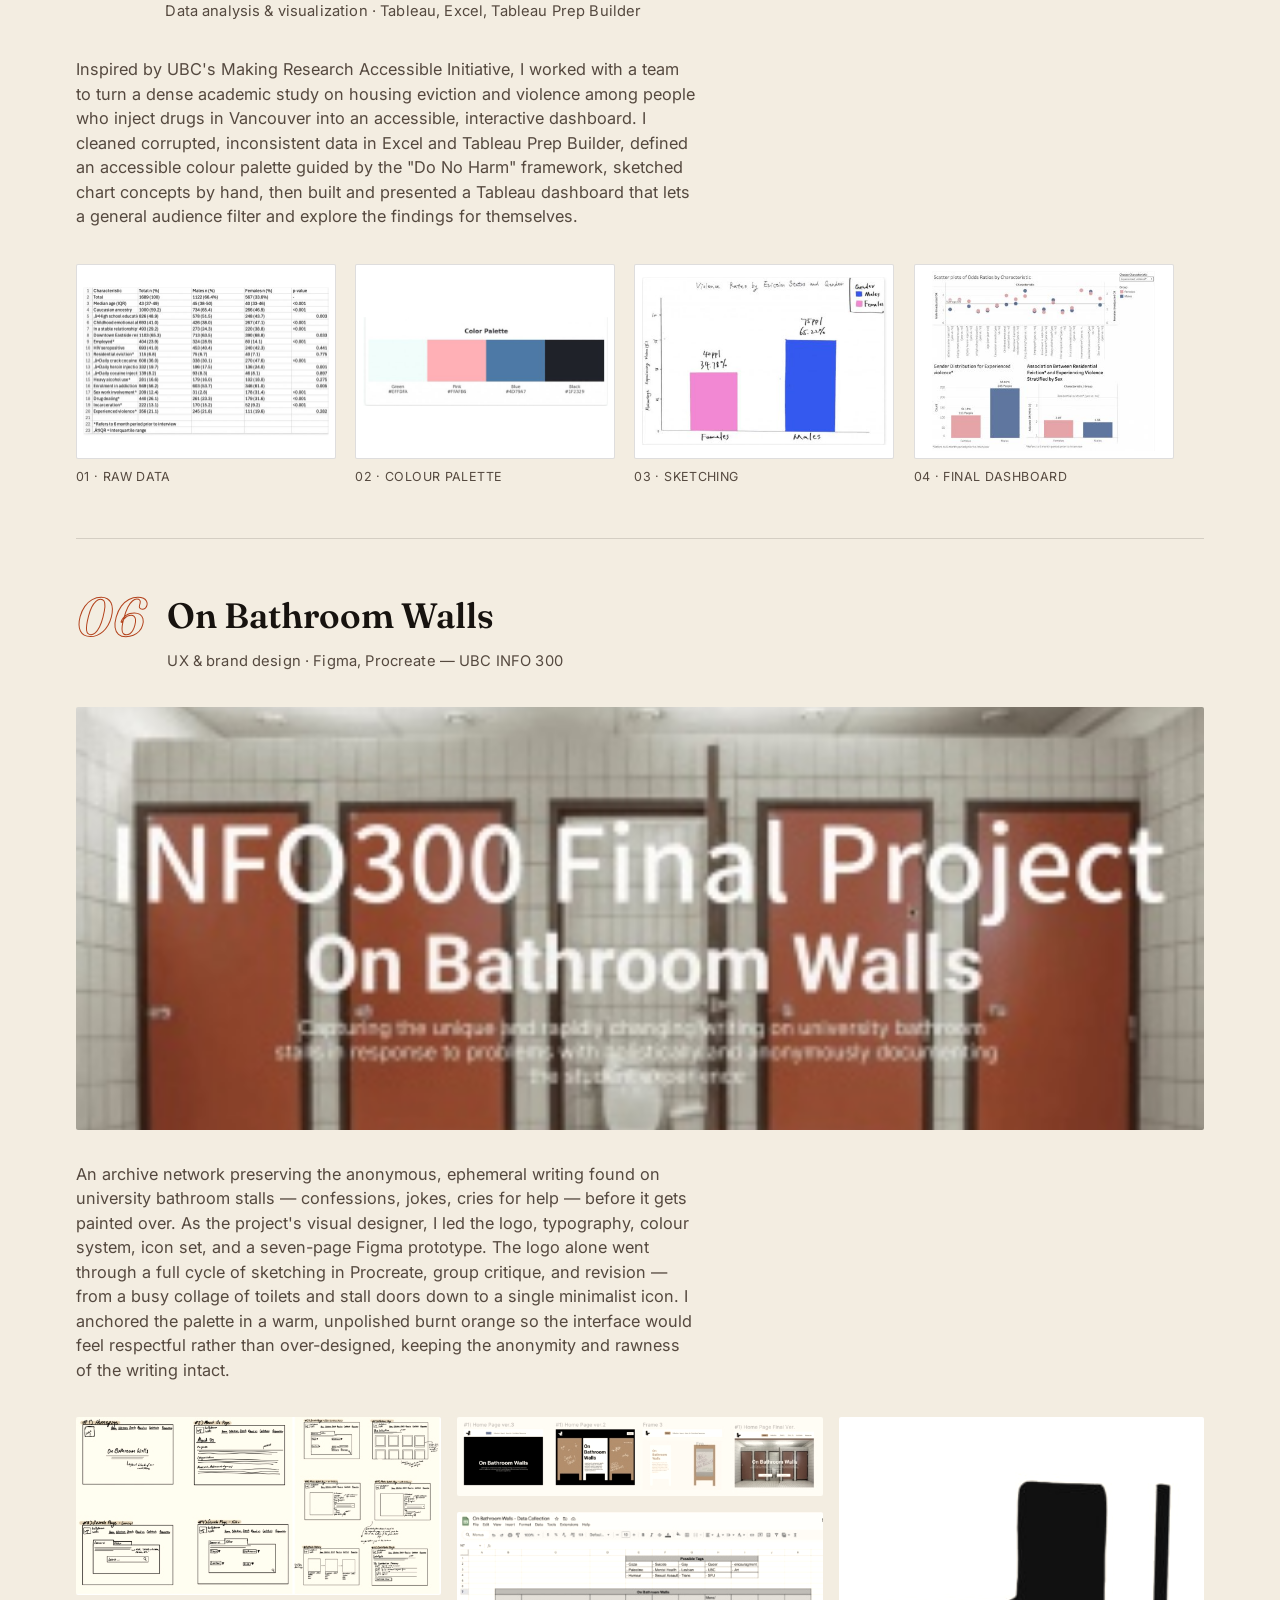
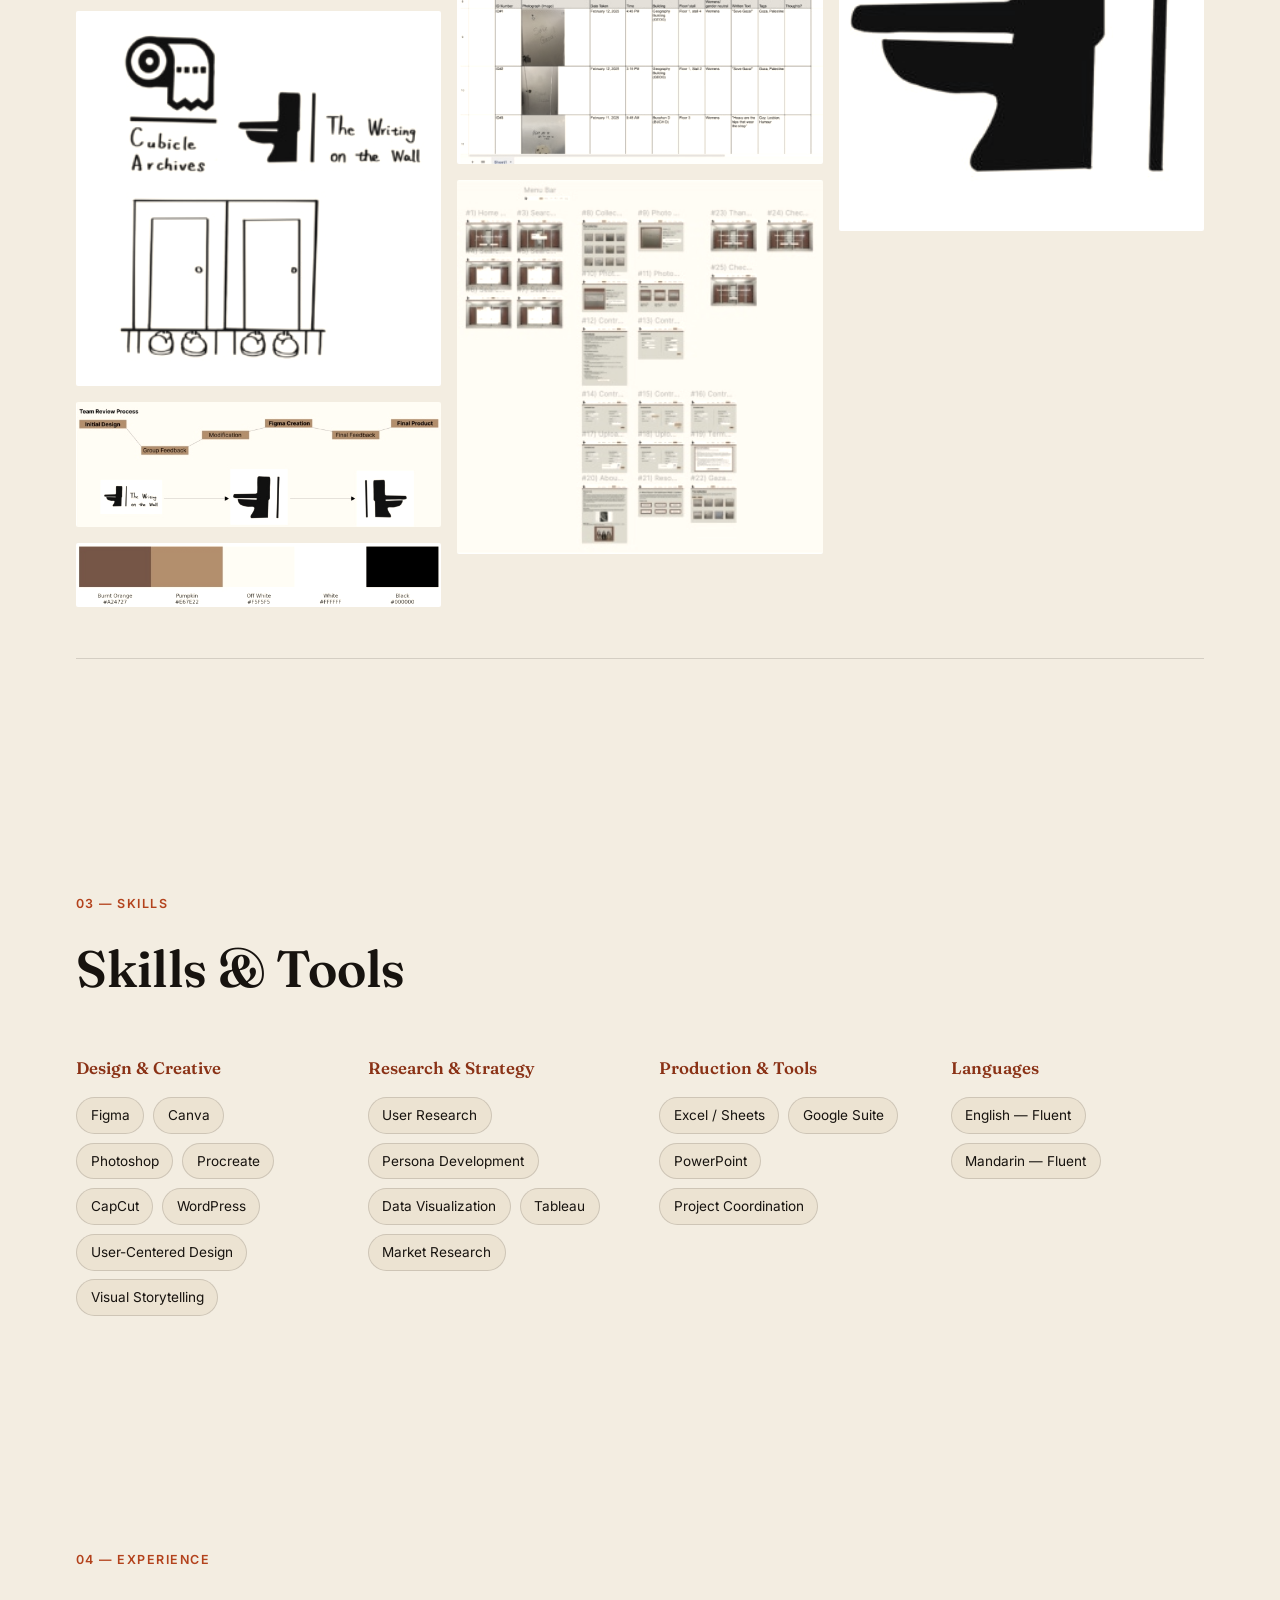
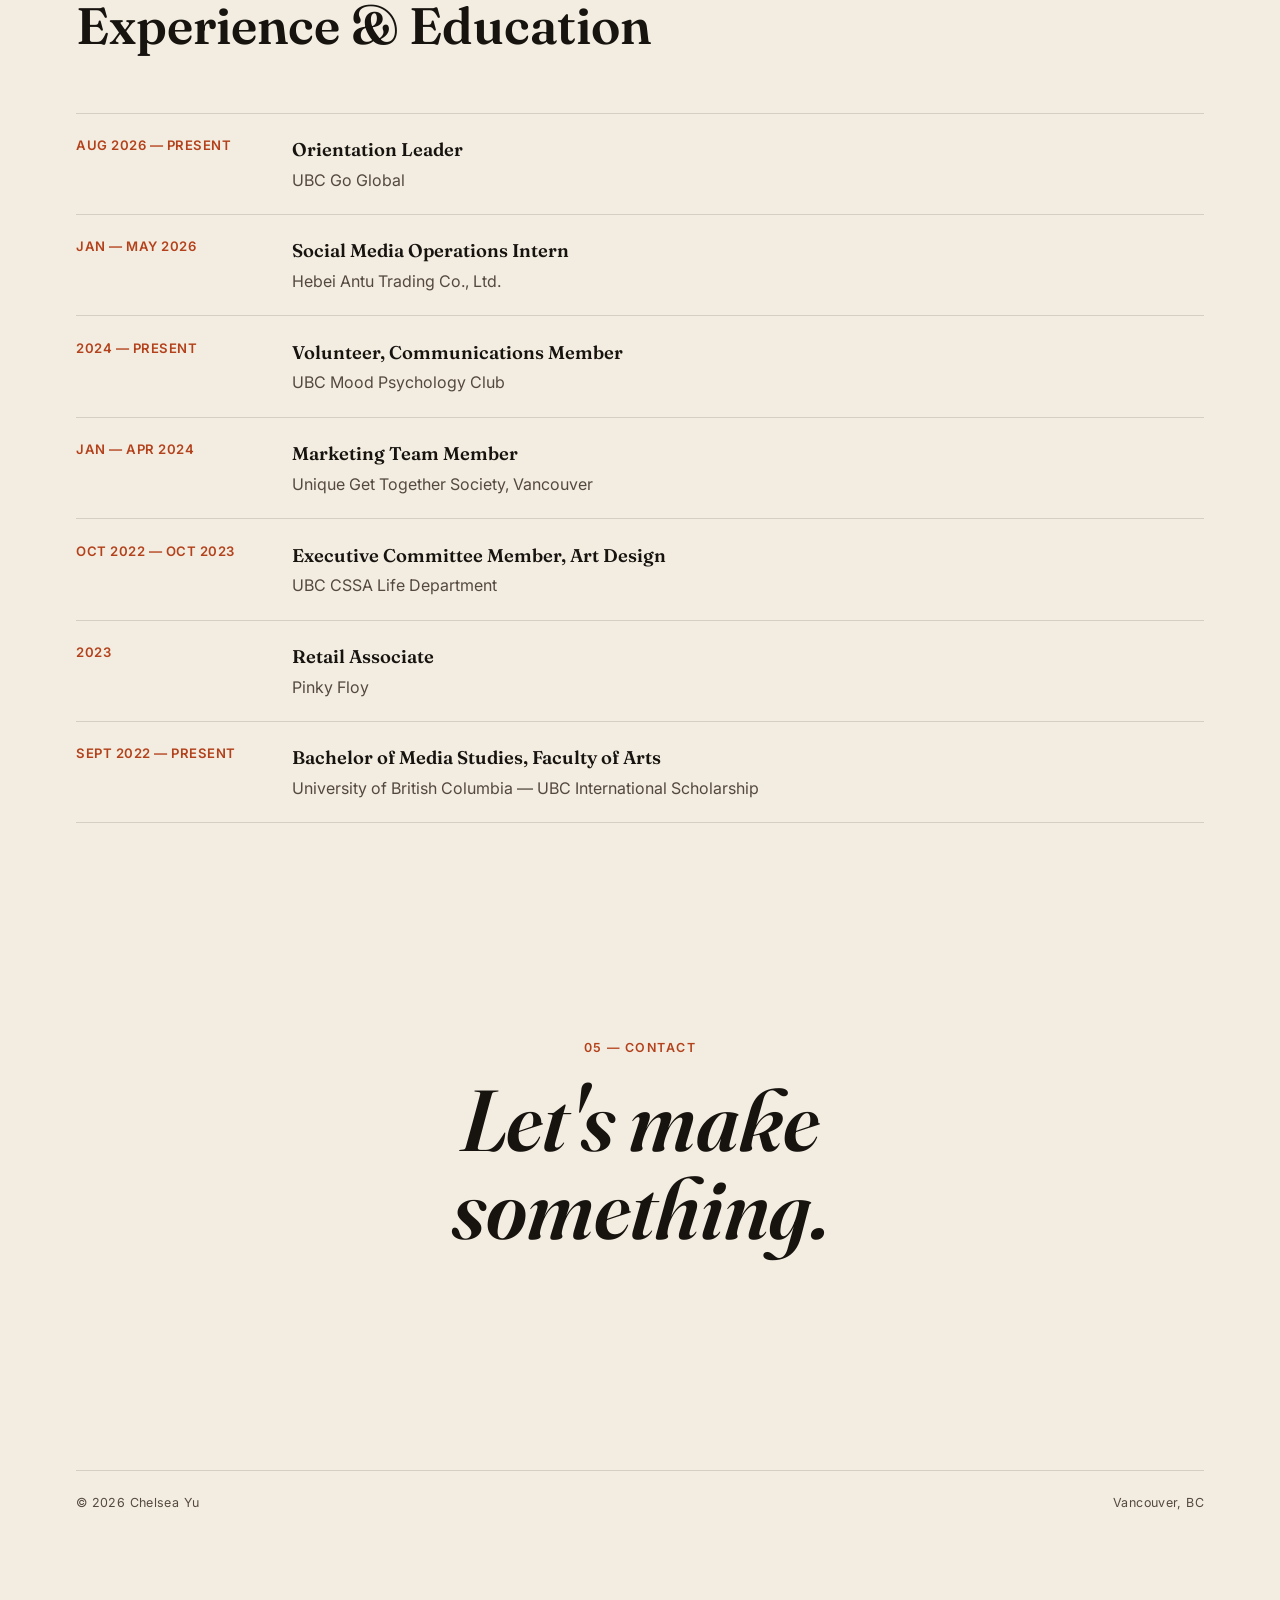
==== commit c2888e28: "Add On Bathroom Walls UX/brand design case study Logo design process, sketches, colour system, and t" ====
--- a/index.html
+++ b/index.html
@@ -156,6 +156,32 @@
       </div>
     </article>
 
+    <article class="project project--alt">
+      <div class="project__head reveal">
+        <span class="project__index">06</span>
+        <div>
+          <h3>On Bathroom Walls</h3>
+          <p class="project__meta">UX &amp; brand design · Figma, Procreate — UBC INFO 300</p>
+        </div>
+      </div>
+      <div class="project__body">
+        <figure class="project__hero reveal">
+          <img src="assets/images/bathroom-hero.jpg" alt="On Bathroom Walls project title card over a photo of university bathroom stalls" loading="lazy">
+        </figure>
+        <p class="project__desc reveal">An archive network preserving the anonymous, ephemeral writing found on university bathroom stalls — confessions, jokes, cries for help — before it gets painted over. As the project's visual designer, I led the logo, typography, colour system, icon set, and a seven-page Figma prototype. The logo alone went through a full cycle of sketching in Procreate, group critique, and revision — from a busy collage of toilets and stall doors down to a single minimalist icon. I anchored the palette in a warm, unpolished burnt orange so the interface would feel respectful rather than over-designed, keeping the anonymity and rawness of the writing intact.</p>
+        <div class="gallery-grid reveal">
+          <img src="assets/images/bathroom-sketches.jpg" alt="Hand-drawn wireframe sketches for the homepage, about, and search pages" loading="lazy">
+          <img src="assets/images/bathroom-logo-sketches.jpg" alt="Early hand-drawn logo concept sketches: toilet paper roll, stall doors, and wordmark" loading="lazy">
+          <img src="assets/images/bathroom-process.jpg" alt="Design process diagram showing the team review cycle and logo evolution from sketch to final icon" loading="lazy">
+          <img src="assets/images/bathroom-palette.jpg" alt="Colour palette: burnt orange, pumpkin, off white, white, and black" loading="lazy">
+          <img src="assets/images/bathroom-homepage-drafts.jpg" alt="Home page design drafts progressing from wireframe to final version" loading="lazy">
+          <img src="assets/images/bathroom-research.jpg" alt="Research data collection spreadsheet cataloguing photographed bathroom stall writing" loading="lazy">
+          <img src="assets/images/bathroom-prototype.jpg" alt="Grid of all seven pages of the final Figma prototype" loading="lazy">
+          <img src="assets/images/bathroom-logo-final.jpg" alt="Final minimalist black and white toilet icon logo mark" loading="lazy">
+        </div>
+      </div>
+    </article>
+
   </section>
 
   <section class="skills" id="skills">
@@ -165,7 +191,7 @@
       <div class="skills__group reveal">
         <h4>Design &amp; Creative</h4>
         <ul class="pills">
-          <li>Figma</li><li>Canva</li><li>Photoshop</li><li>CapCut</li><li>WordPress</li><li>User-Centered Design</li><li>Visual Storytelling</li>
+          <li>Figma</li><li>Canva</li><li>Photoshop</li><li>Procreate</li><li>CapCut</li><li>WordPress</li><li>User-Centered Design</li><li>Visual Storytelling</li>
         </ul>
       </div>
       <div class="skills__group reveal">
--- a/assets/css/style.css
+++ b/assets/css/style.css
@@ -282,12 +282,12 @@
 }
 
 /* image treatment: quiet duotone -> full color on hover */
-.echo-grid img, .project__solo, .project__still img, .poster-row img{
+.echo-grid img, .project__solo, .project__still img, .poster-row img, .gallery-grid img{
   filter: grayscale(0.55) sepia(0.12) contrast(1.02);
   transition: filter .5s ease, transform .5s ease;
   border-radius:2px;
 }
-.echo-grid img:hover, .project__solo:hover, .project__still:hover img, .poster-row img:hover{
+.echo-grid img:hover, .project__solo:hover, .project__still:hover img, .poster-row img:hover, .gallery-grid img:hover{
   filter: grayscale(0) sepia(0) contrast(1.02);
   transform: scale(1.015);
 }
@@ -297,6 +297,19 @@
 }
 .echo-grid img{ width:100%; margin: 0 0 1.1rem; break-inside: avoid; }
 @media (max-width:640px){ .echo-grid{ column-count:1; } }
+
+.project__hero{ margin: 0 0 2rem; }
+.project__hero img{
+  width:100%; aspect-ratio: 16/6; object-fit:cover;
+  border-radius:2px;
+}
+
+.gallery-grid{
+  column-count:3; column-gap: 1rem; margin-top: 2.2rem;
+}
+.gallery-grid img{ width:100%; margin: 0 0 1rem; break-inside: avoid; background:#fff; }
+@media (max-width:860px){ .gallery-grid{ column-count:2; } }
+@media (max-width:520px){ .gallery-grid{ column-count:1; } }
 
 .project__still{ position:relative; display:block; }
 .project__still img{ width:100%; aspect-ratio: 16/10; object-fit:cover; }
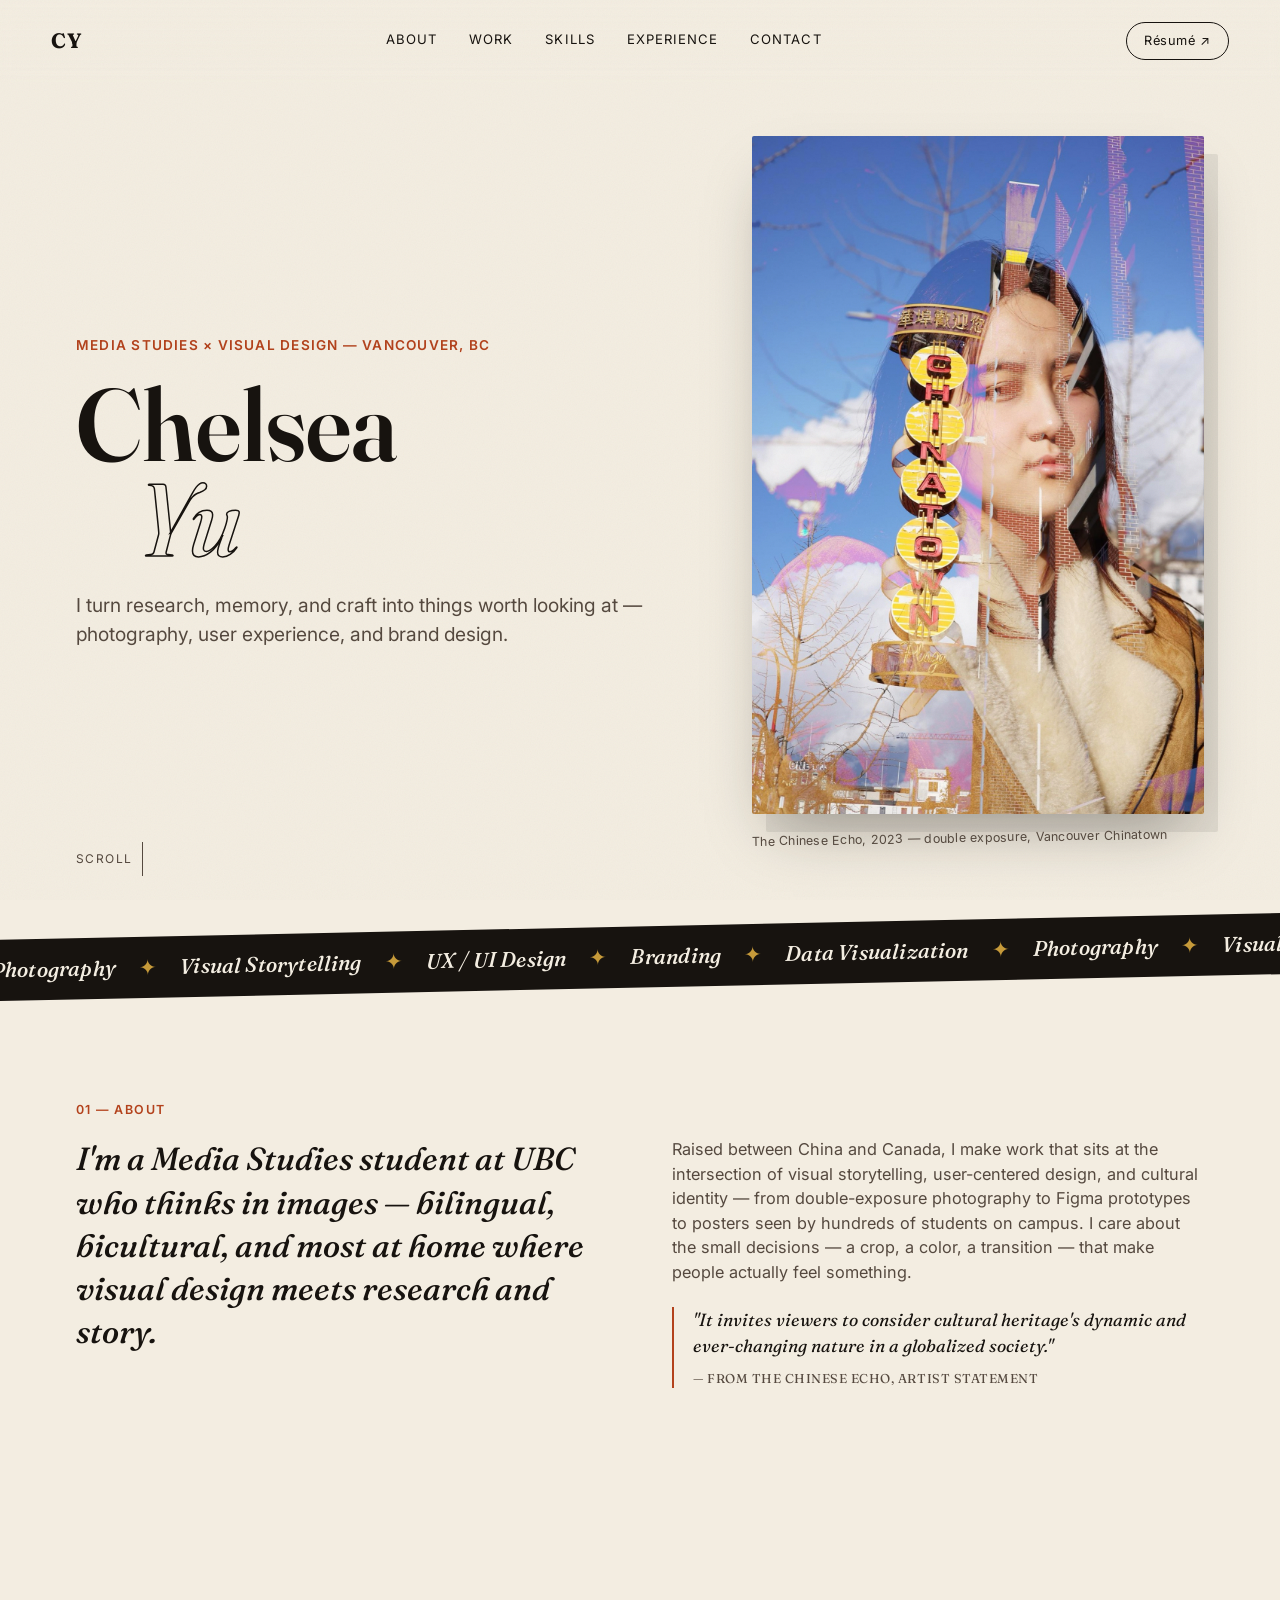
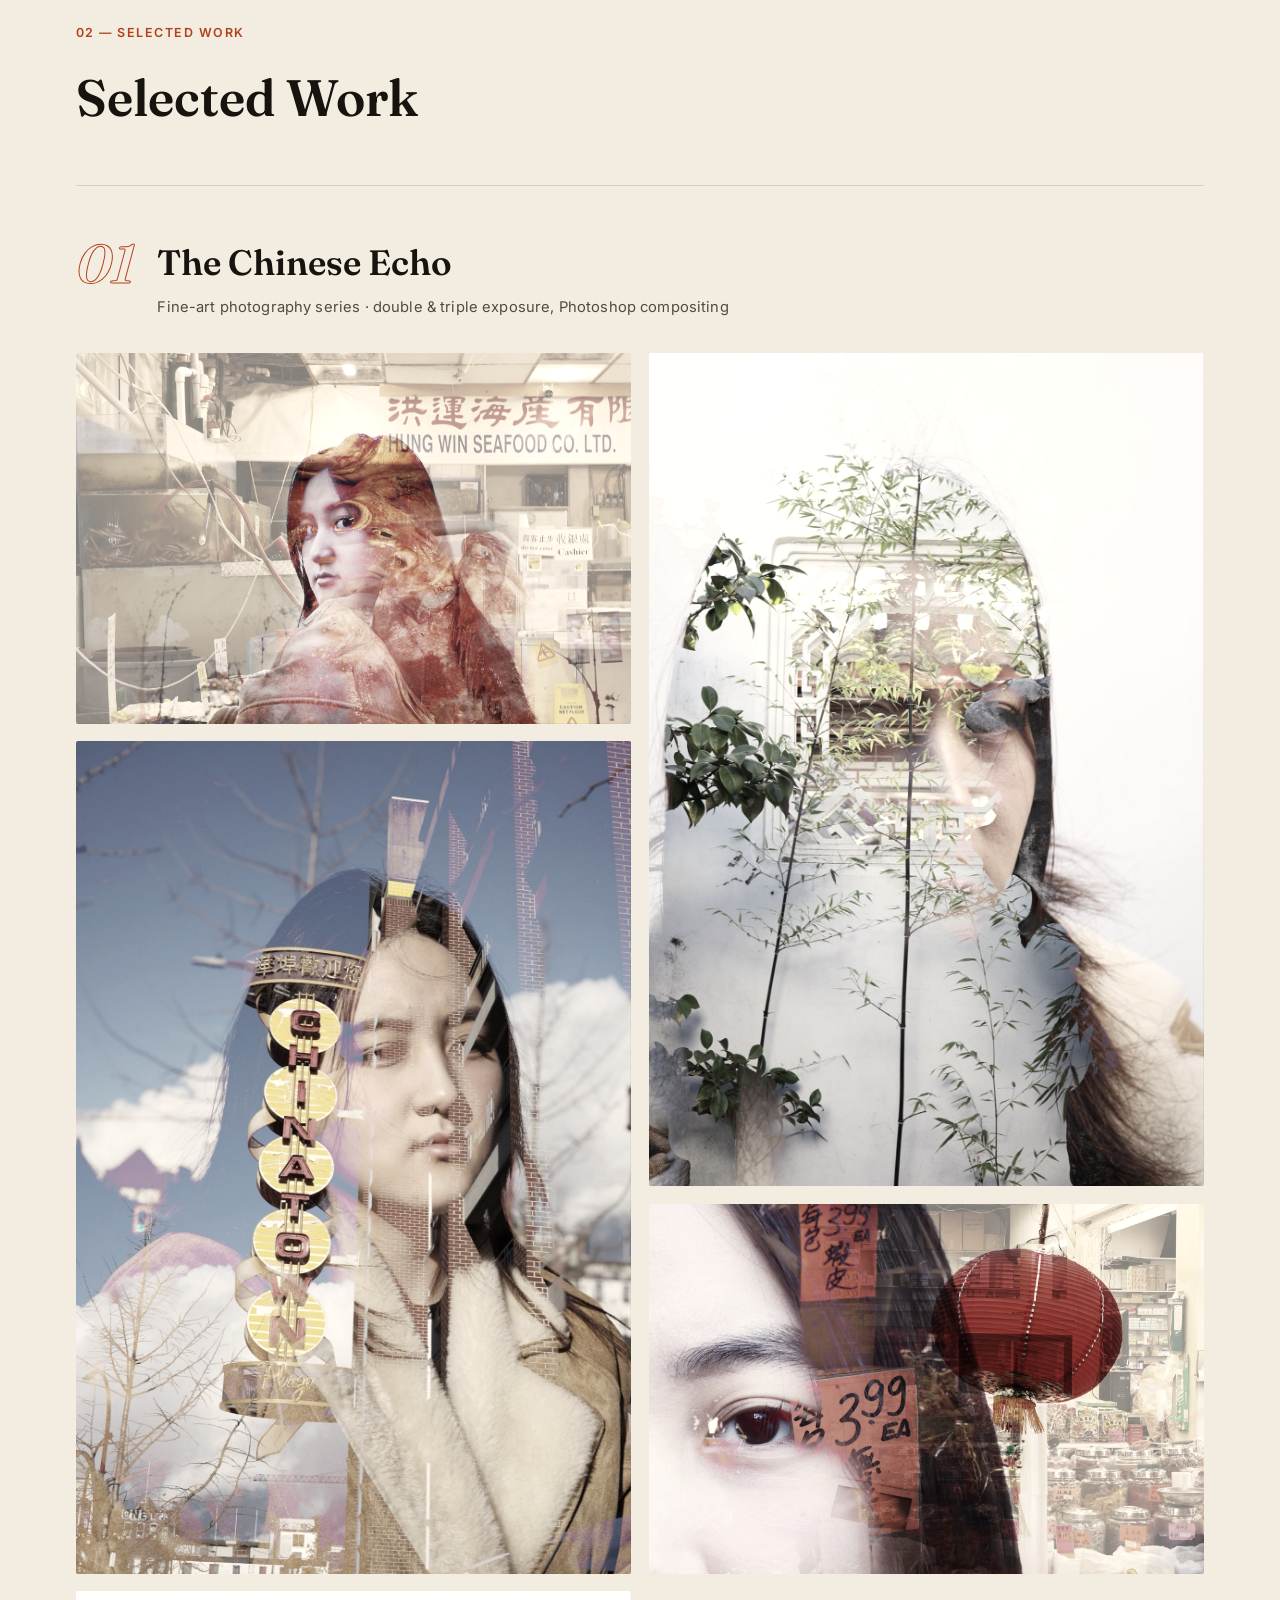
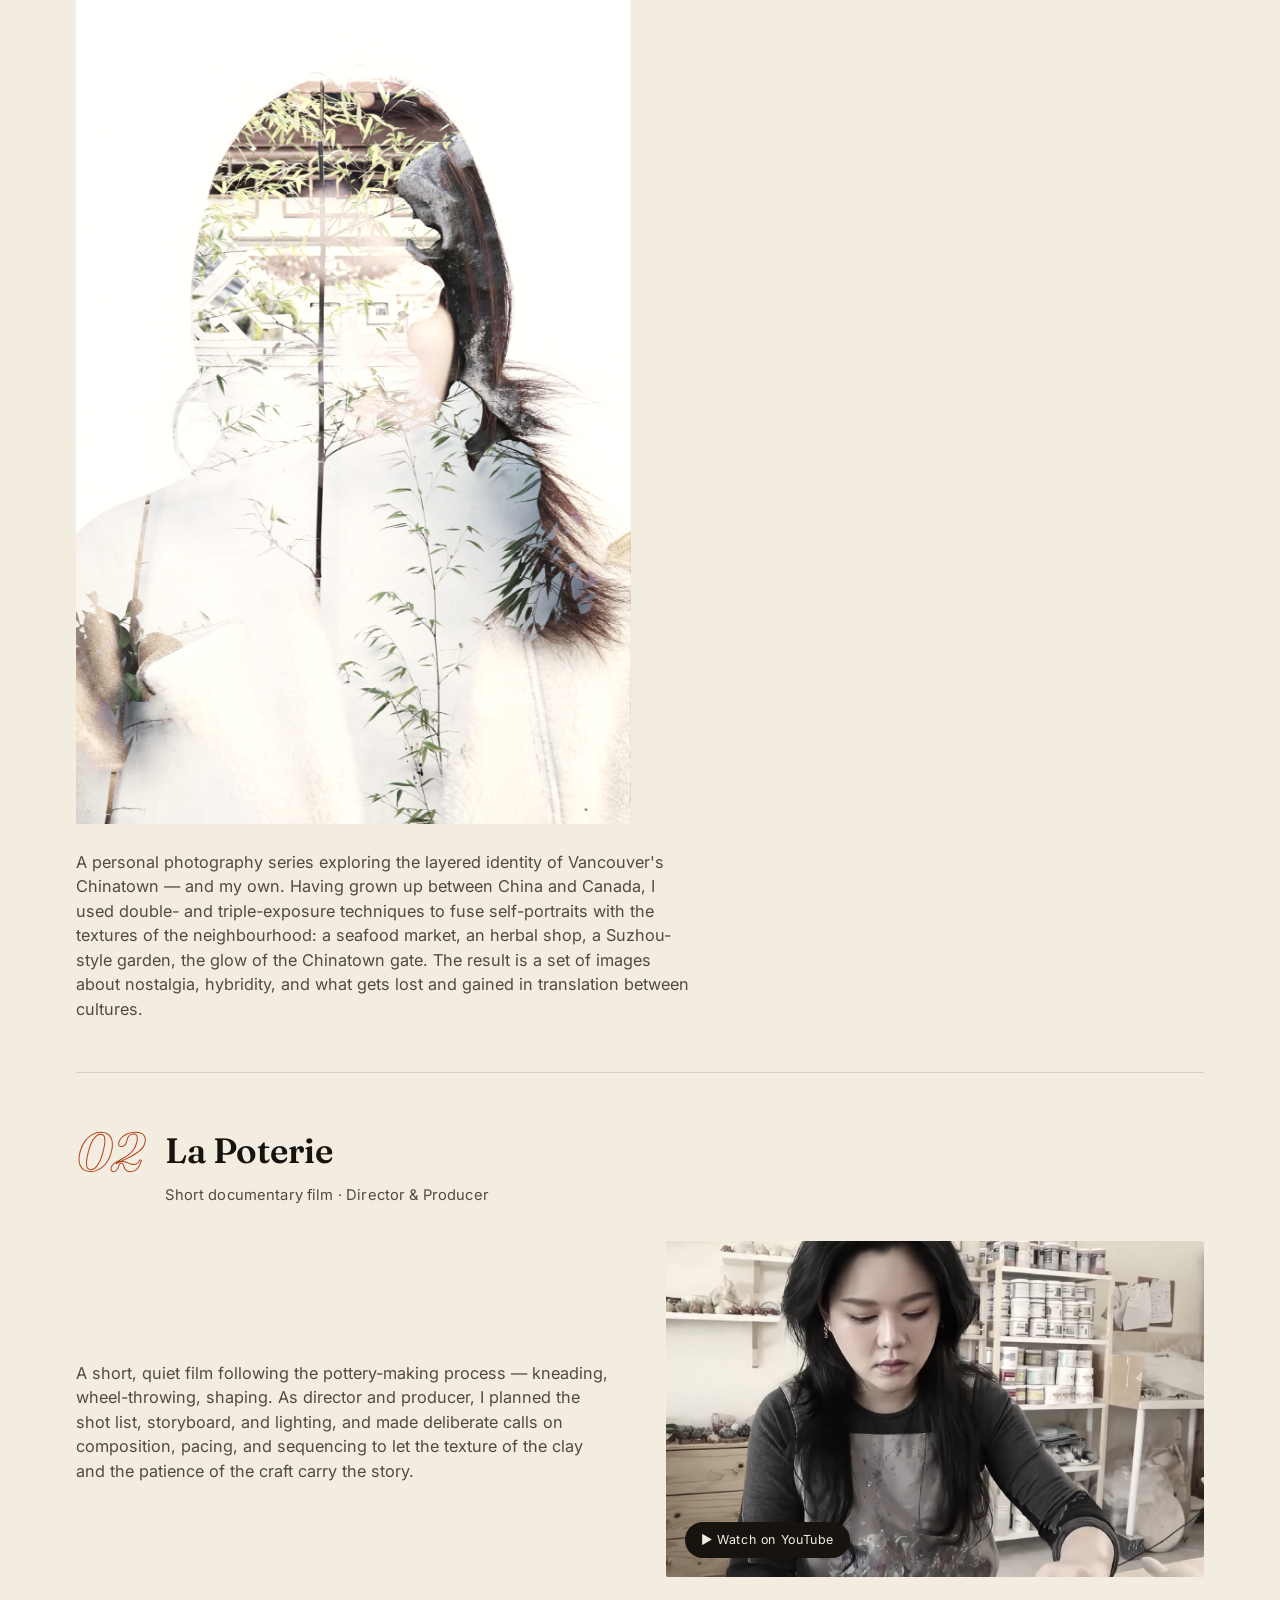
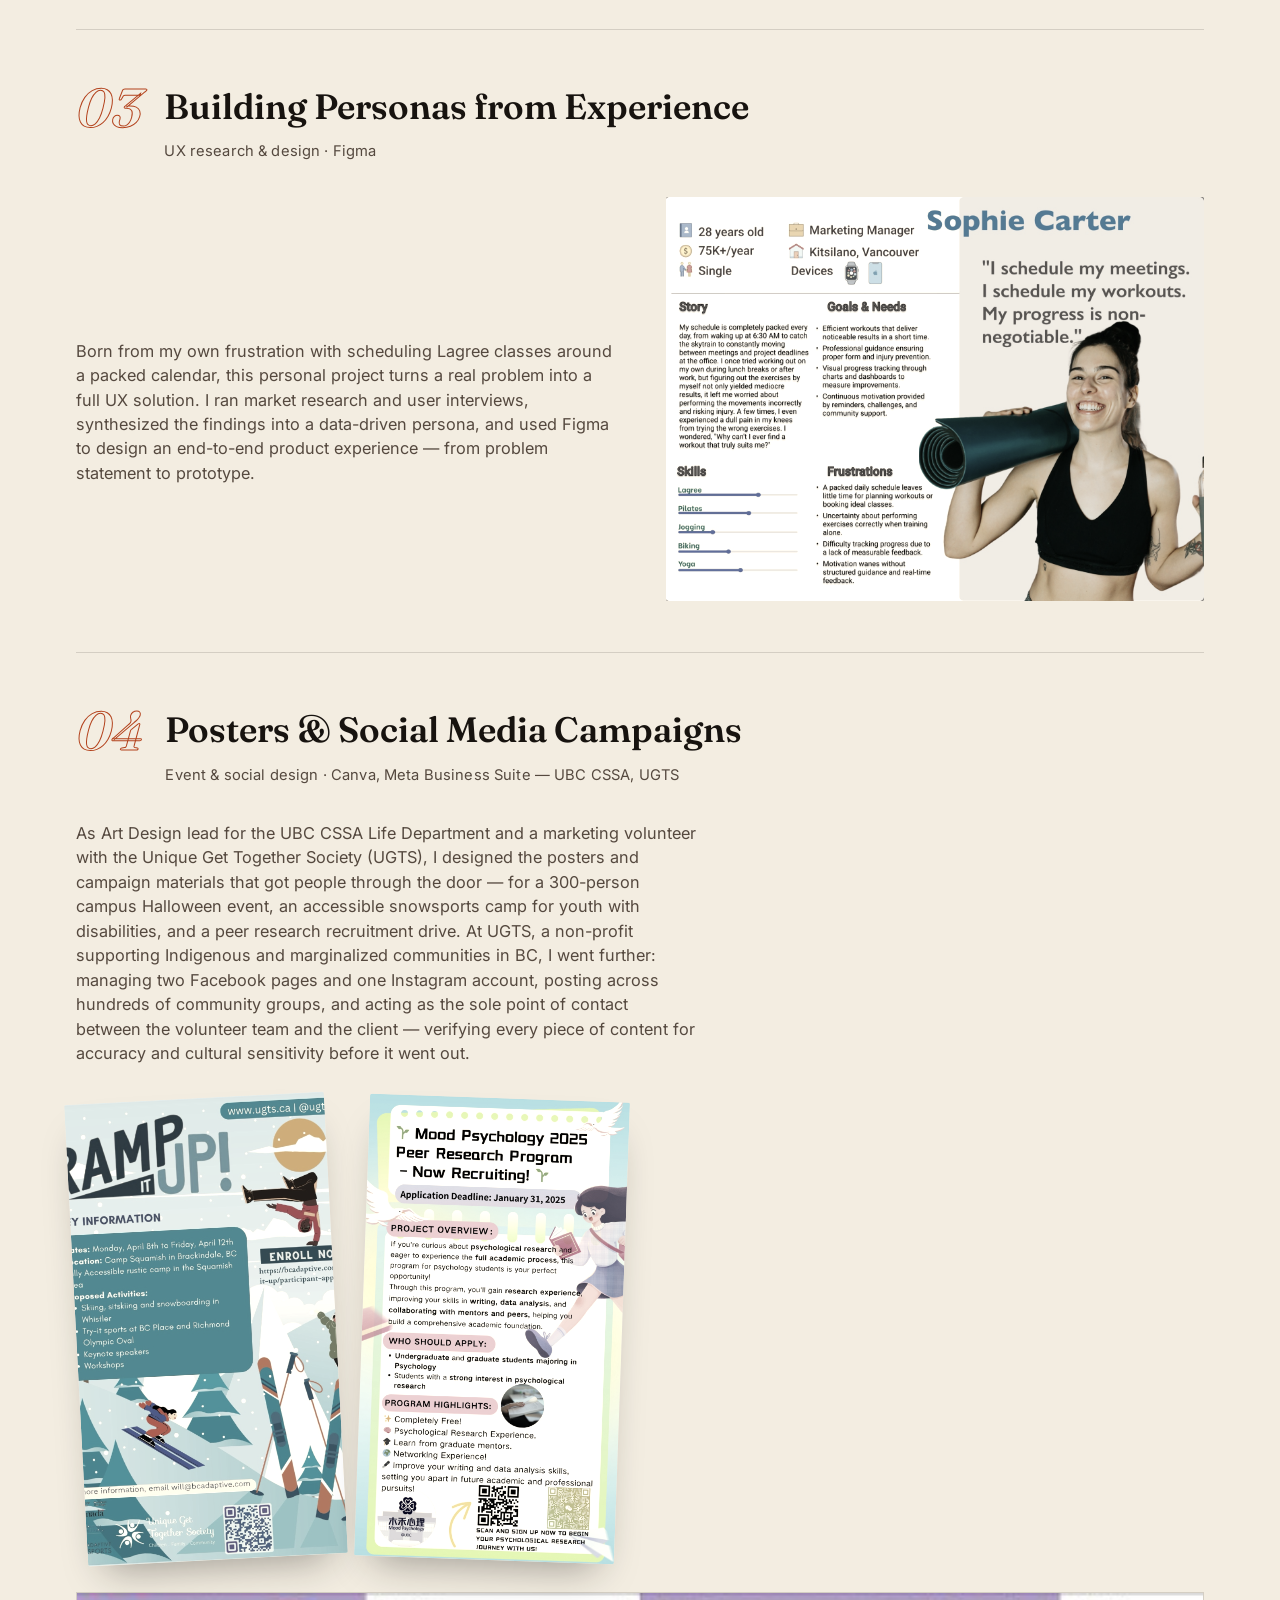
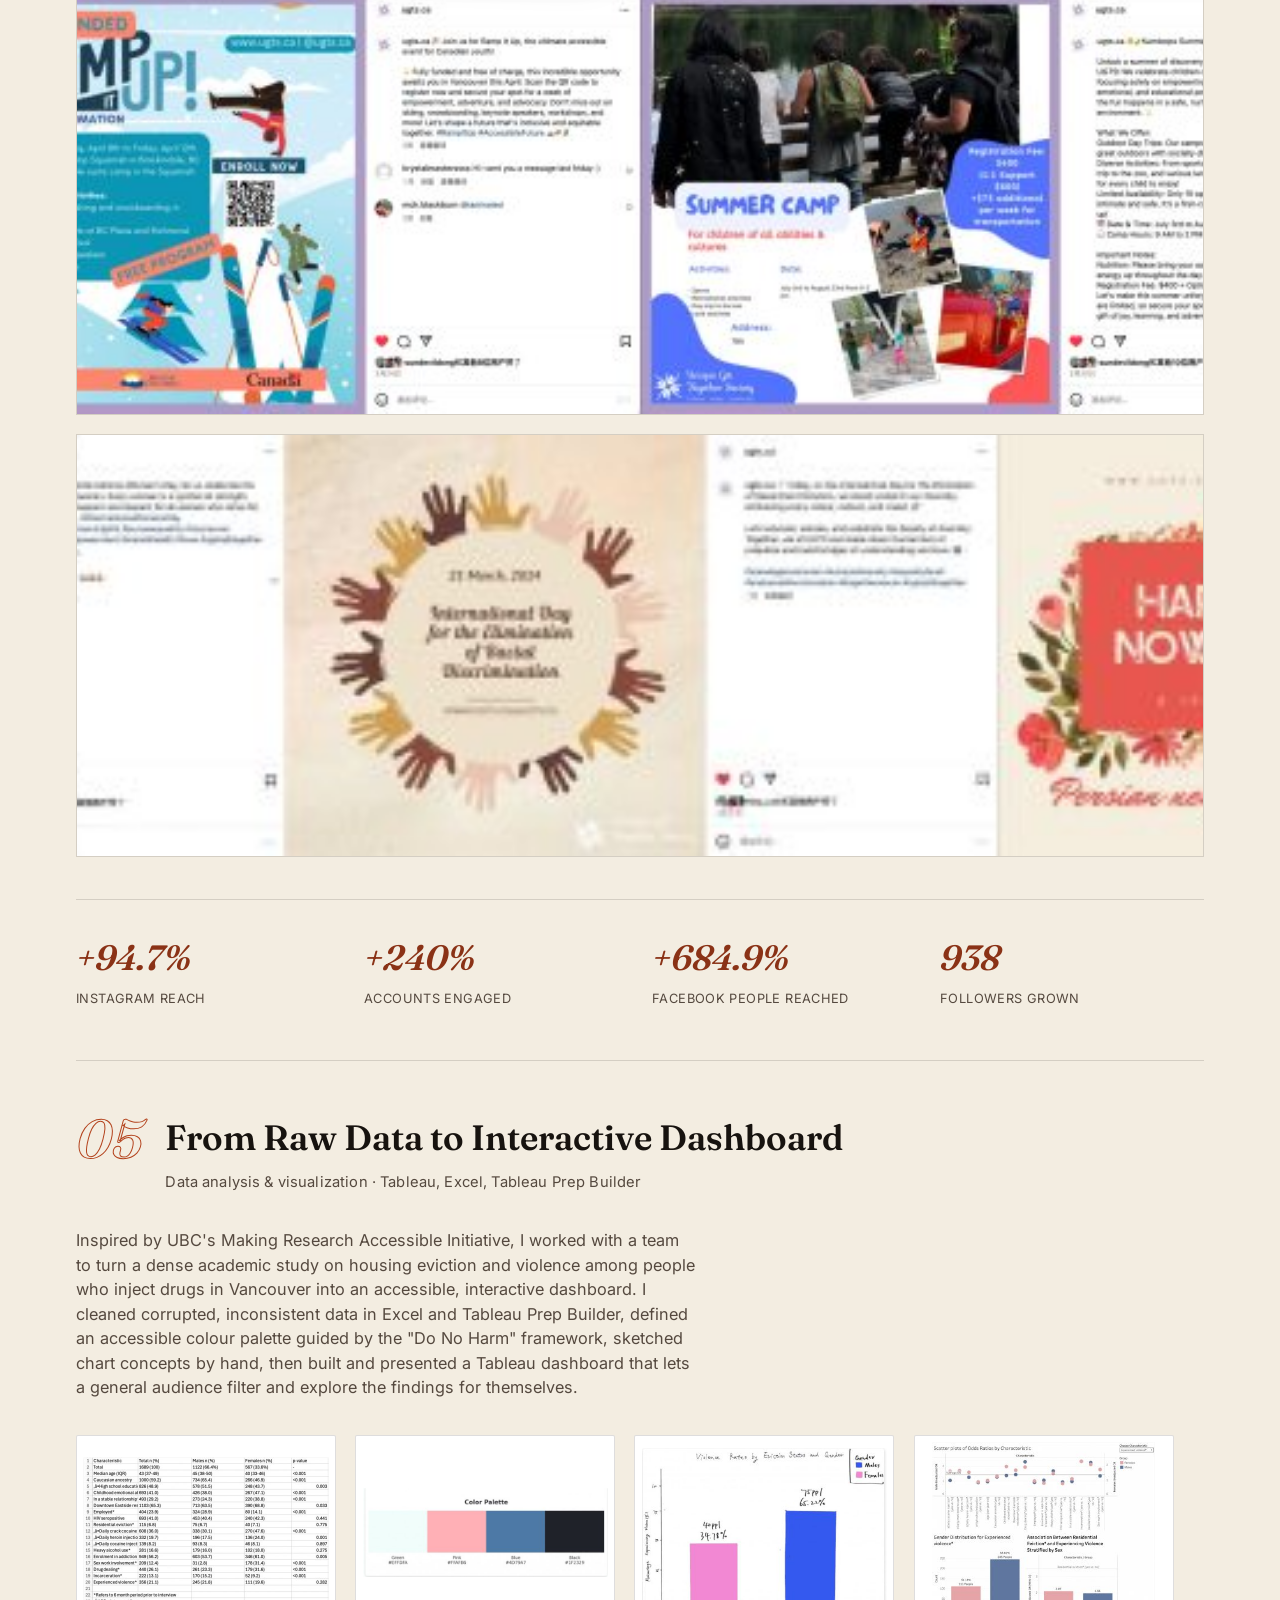
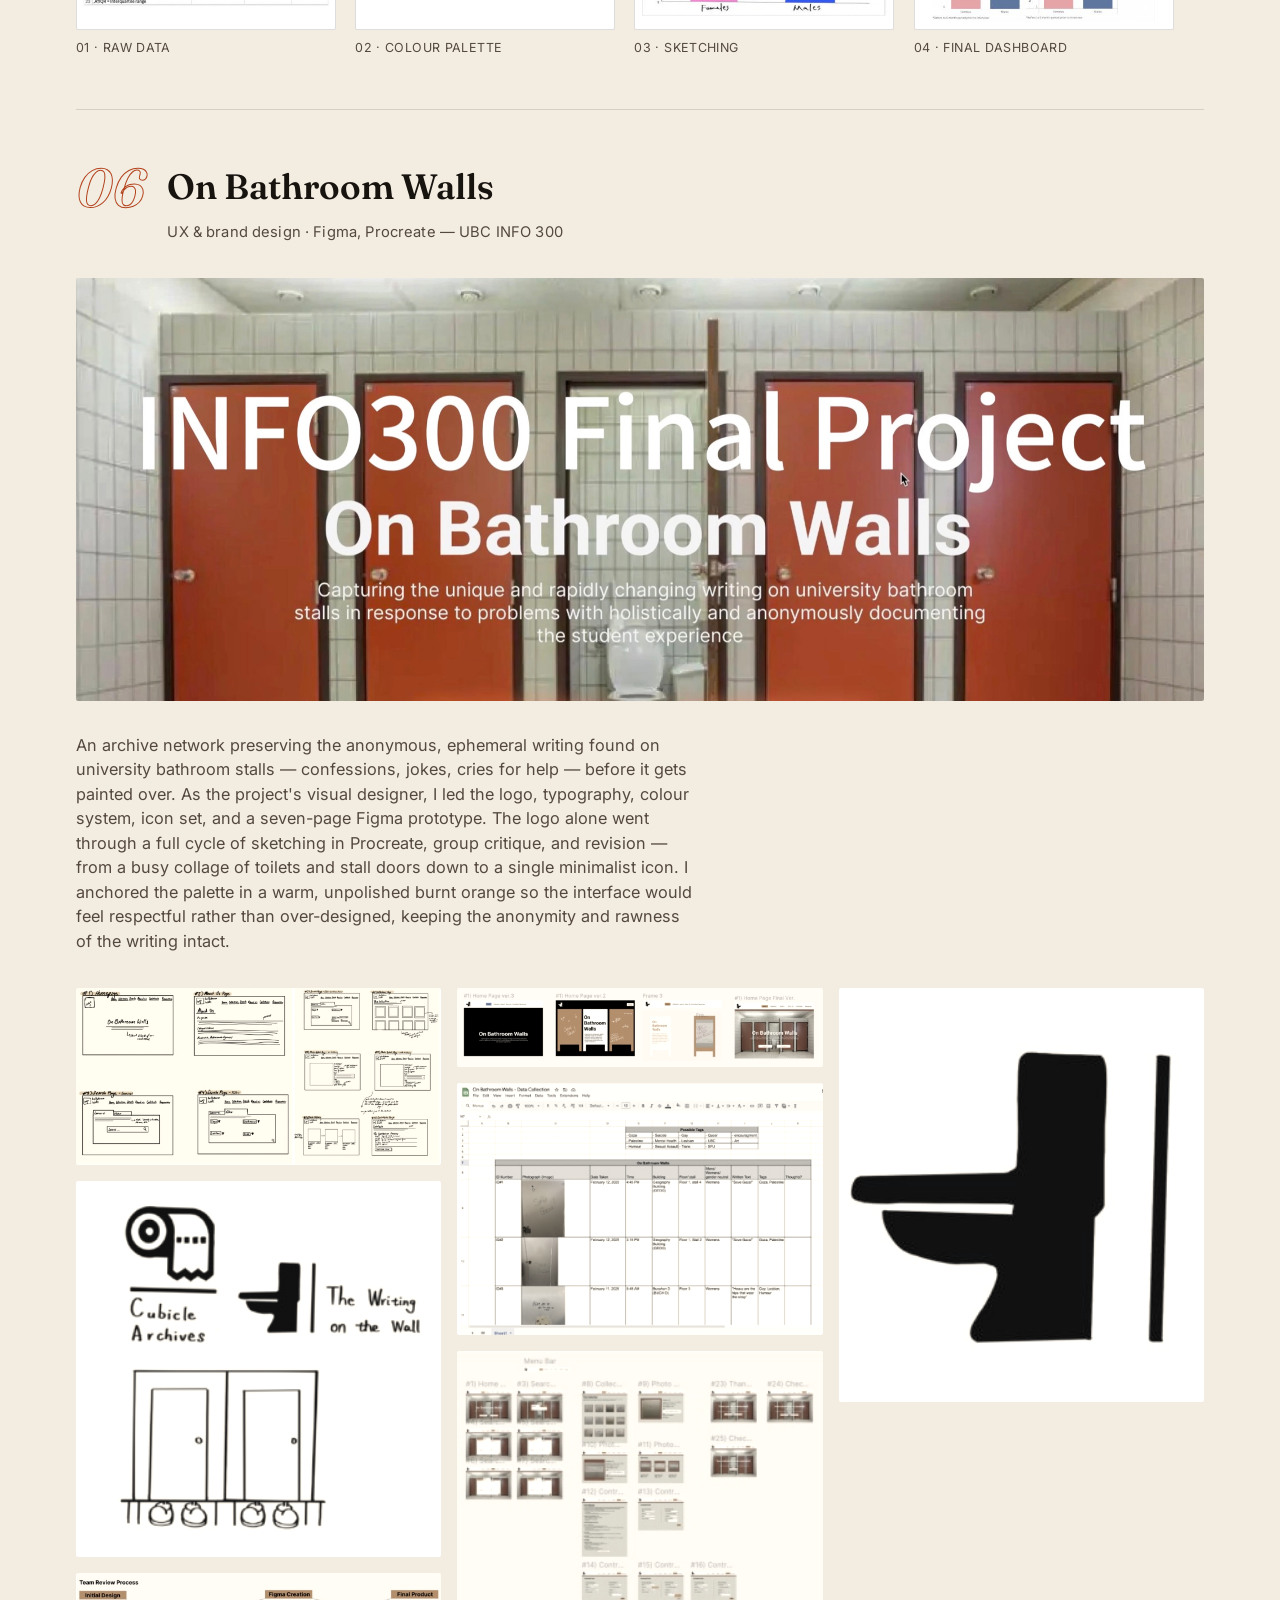
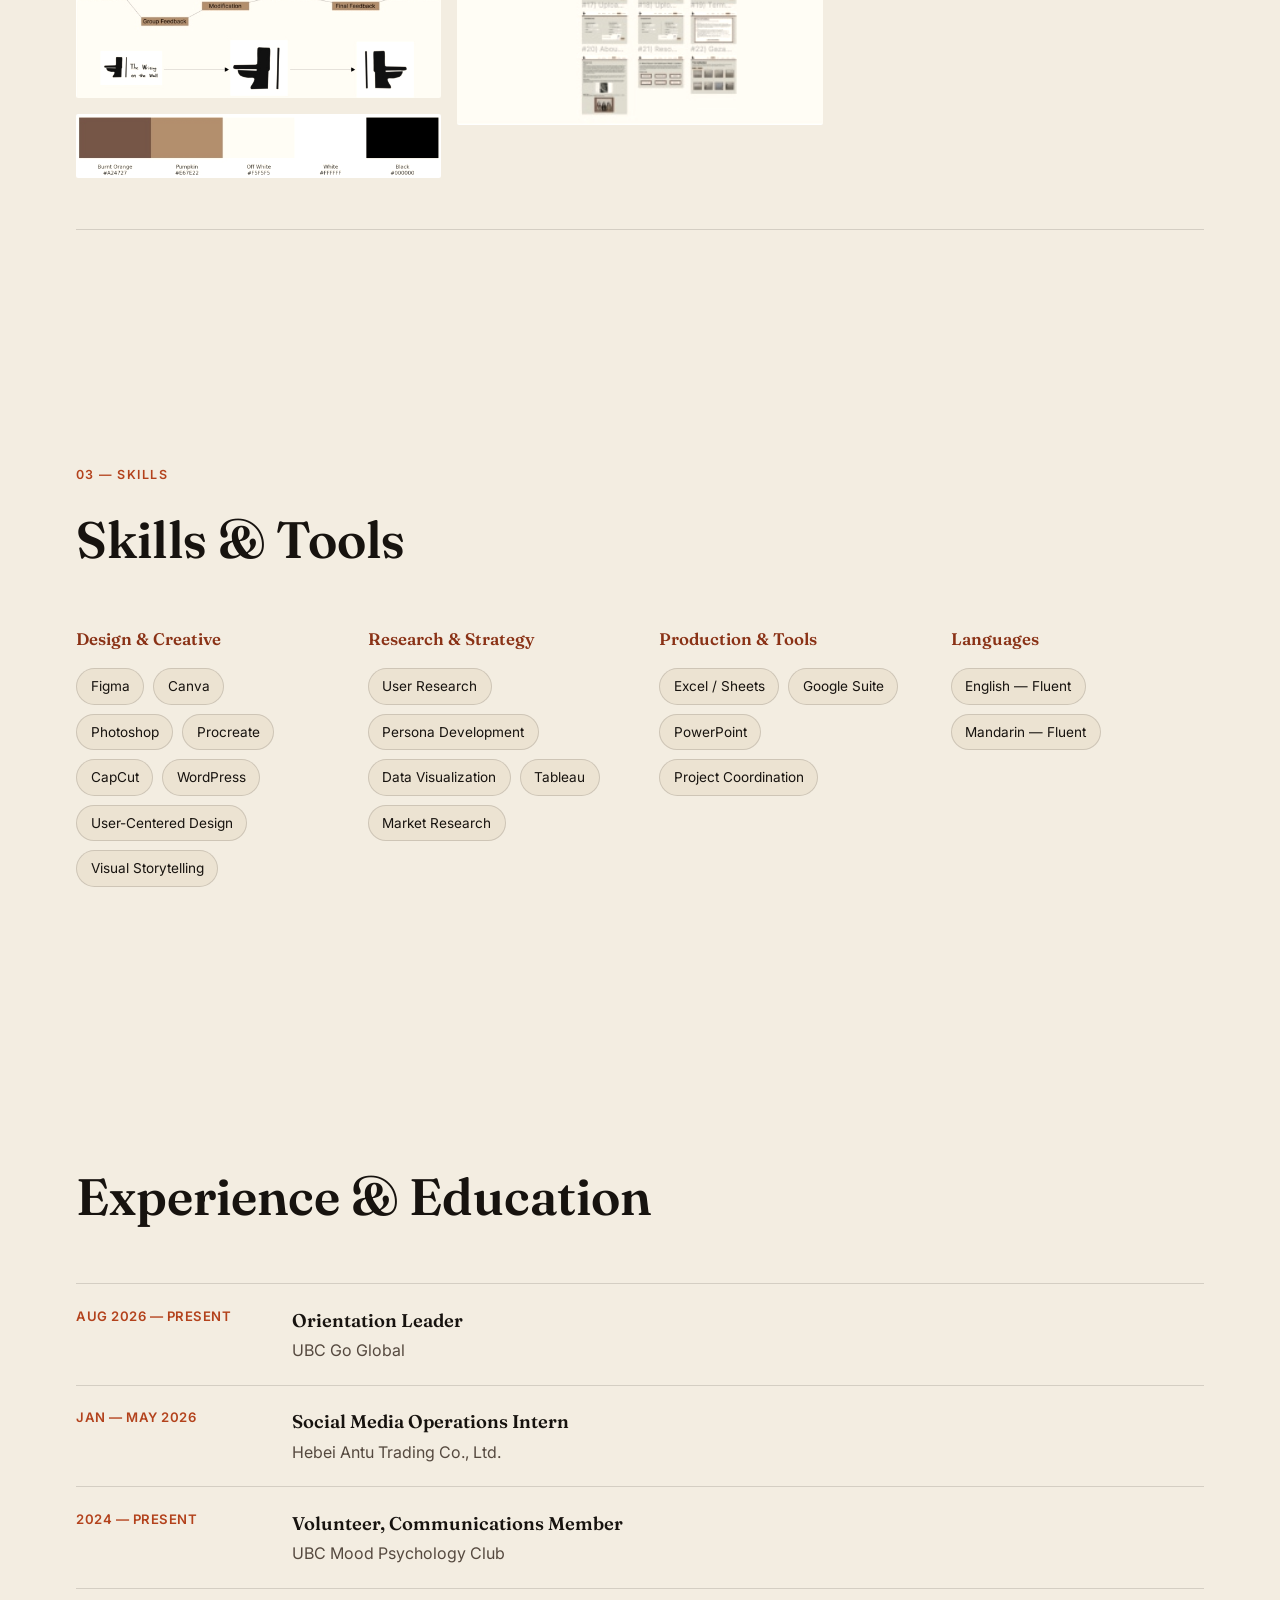
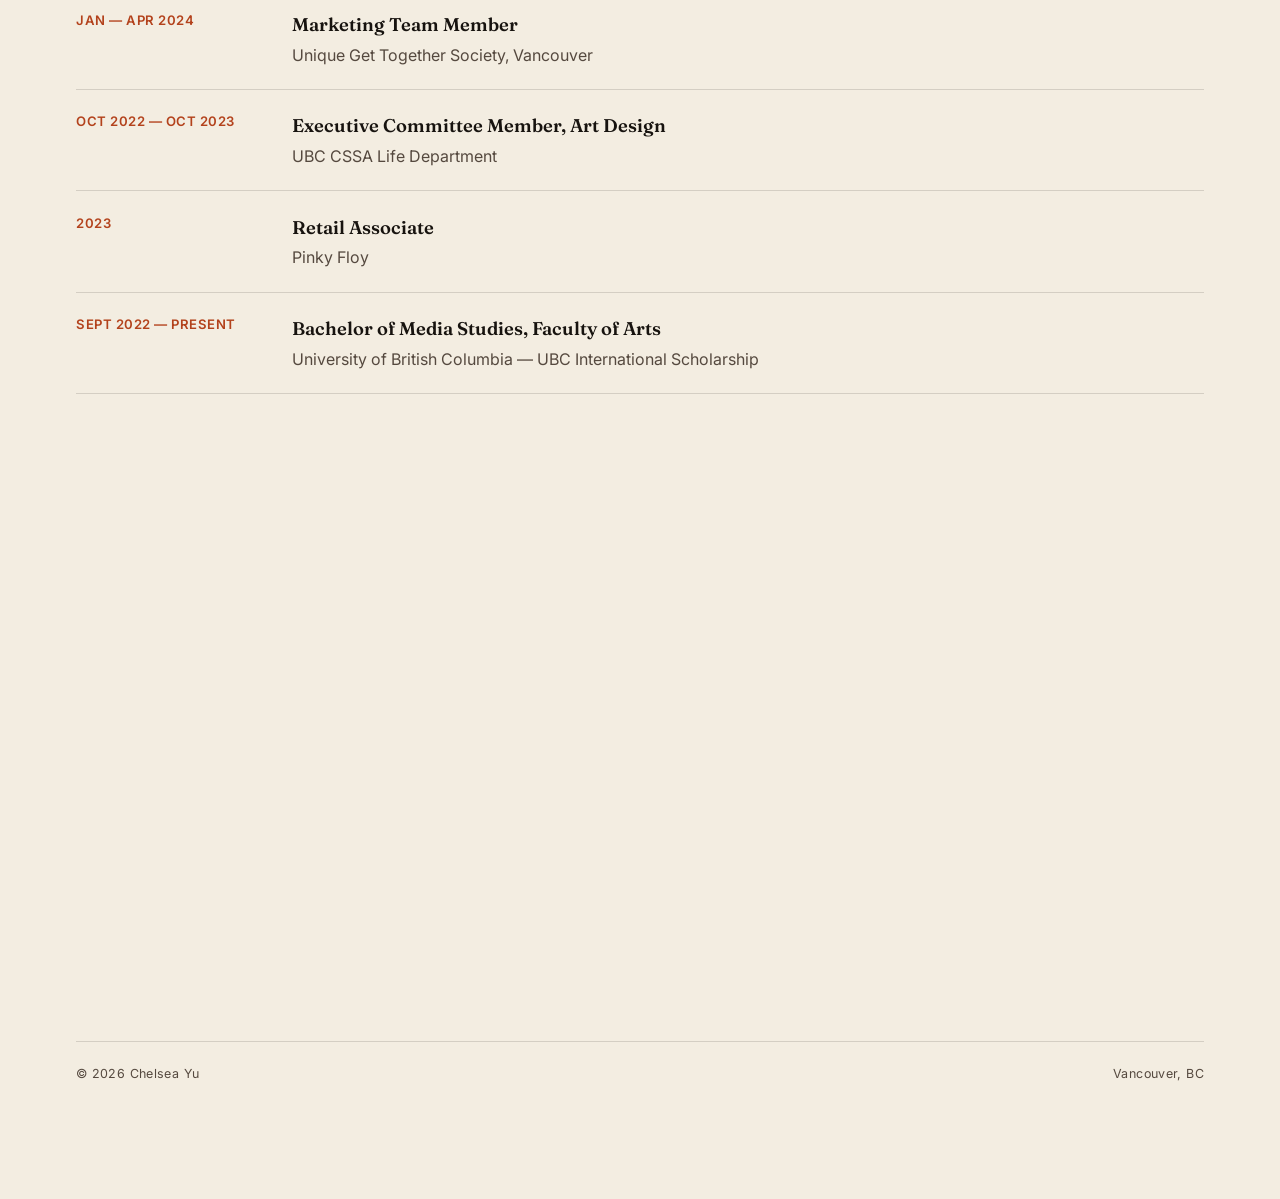
==== commit 86298631: "Expand Posters & Campaigns with UGTS social media results Adds real published Instagram post grids a" ====
--- a/index.html
+++ b/index.html
@@ -124,15 +124,25 @@
       <div class="project__head reveal">
         <span class="project__index">04</span>
         <div>
-          <h3>Posters &amp; Campaigns</h3>
-          <p class="project__meta">Event &amp; social design · Canva</p>
-        </div>
-      </div>
-      <div class="project__body">
-        <p class="project__desc reveal">As Art Design lead for the UBC CSSA Life Department and a marketing volunteer with the Unique Get Together Society, I designed the posters and campaign materials that got people through the door — for a 300-person campus Halloween event, an accessible snowsports camp for youth with disabilities, and a peer research recruitment drive.</p>
+          <h3>Posters &amp; Social Media Campaigns</h3>
+          <p class="project__meta">Event &amp; social design · Canva, Meta Business Suite — UBC CSSA, UGTS</p>
+        </div>
+      </div>
+      <div class="project__body">
+        <p class="project__desc reveal">As Art Design lead for the UBC CSSA Life Department and a marketing volunteer with the Unique Get Together Society (UGTS), I designed the posters and campaign materials that got people through the door — for a 300-person campus Halloween event, an accessible snowsports camp for youth with disabilities, and a peer research recruitment drive. At UGTS, a non-profit supporting Indigenous and marginalized communities in BC, I went further: managing two Facebook pages and one Instagram account, posting across hundreds of community groups, and acting as the sole point of contact between the volunteer team and the client — verifying every piece of content for accuracy and cultural sensitivity before it went out.</p>
         <div class="poster-row reveal">
           <img src="assets/images/poster-rampup.jpg" alt="Ramp It Up! poster for an accessible snowsports camp" loading="lazy">
           <img src="assets/images/poster-moodpsych.jpg" alt="Mood Psychology 2025 peer research program recruitment poster" loading="lazy">
+        </div>
+        <div class="social-row reveal">
+          <img src="assets/images/ugts-posts-1.jpg" alt="Published Instagram posts: Ramp It Up snowsports camp announcement and Summer Camp registration graphic" loading="lazy">
+          <img src="assets/images/ugts-posts-2.jpg" alt="Published Instagram posts: Happy Women's Day, International Day for the Elimination of Racial Discrimination, and Happy Nowruz graphics" loading="lazy">
+        </div>
+        <div class="stat-row reveal">
+          <div class="stat"><span class="stat__num">+94.7%</span><span class="stat__label">Instagram reach</span></div>
+          <div class="stat"><span class="stat__num">+240%</span><span class="stat__label">Accounts engaged</span></div>
+          <div class="stat"><span class="stat__num">+684.9%</span><span class="stat__label">Facebook people reached</span></div>
+          <div class="stat"><span class="stat__num">938</span><span class="stat__label">Followers grown</span></div>
         </div>
       </div>
     </article>
--- a/assets/css/style.css
+++ b/assets/css/style.css
@@ -332,6 +332,36 @@
 .poster-row img:nth-child(2){ transform: rotate(2deg); }
 .poster-row img:hover{ transform: rotate(0) scale(1.03); }
 
+.social-row{
+  display:flex; gap:1.2rem; margin-top:2rem; flex-wrap:wrap;
+}
+.social-row img{
+  flex: 1 1 320px;
+  width:100%; aspect-ratio: 16/6; object-fit:cover;
+  border: 1px solid var(--line);
+  filter: none;
+}
+.social-row img:hover{ transform:none; }
+
+.stat-row{
+  display:grid; grid-template-columns: repeat(4, 1fr);
+  gap:1.5rem; margin-top:2.6rem;
+  padding-top:2rem; border-top:1px solid var(--line);
+}
+.stat{ display:flex; flex-direction:column; gap:0.3rem; }
+.stat__num{
+  font-family: var(--serif); font-weight:600; font-style:italic;
+  font-size: clamp(1.6rem, 3vw, 2.2rem);
+  color: var(--rust-deep);
+}
+.stat__label{
+  font-size:0.8rem; letter-spacing:0.03em; color: var(--ink-soft);
+  text-transform:uppercase;
+}
+@media (max-width:760px){
+  .stat-row{ grid-template-columns: repeat(2,1fr); }
+}
+
 .process-strip{
   display:flex; gap:1.2rem; flex-wrap:wrap;
   margin-top: 2.2rem;
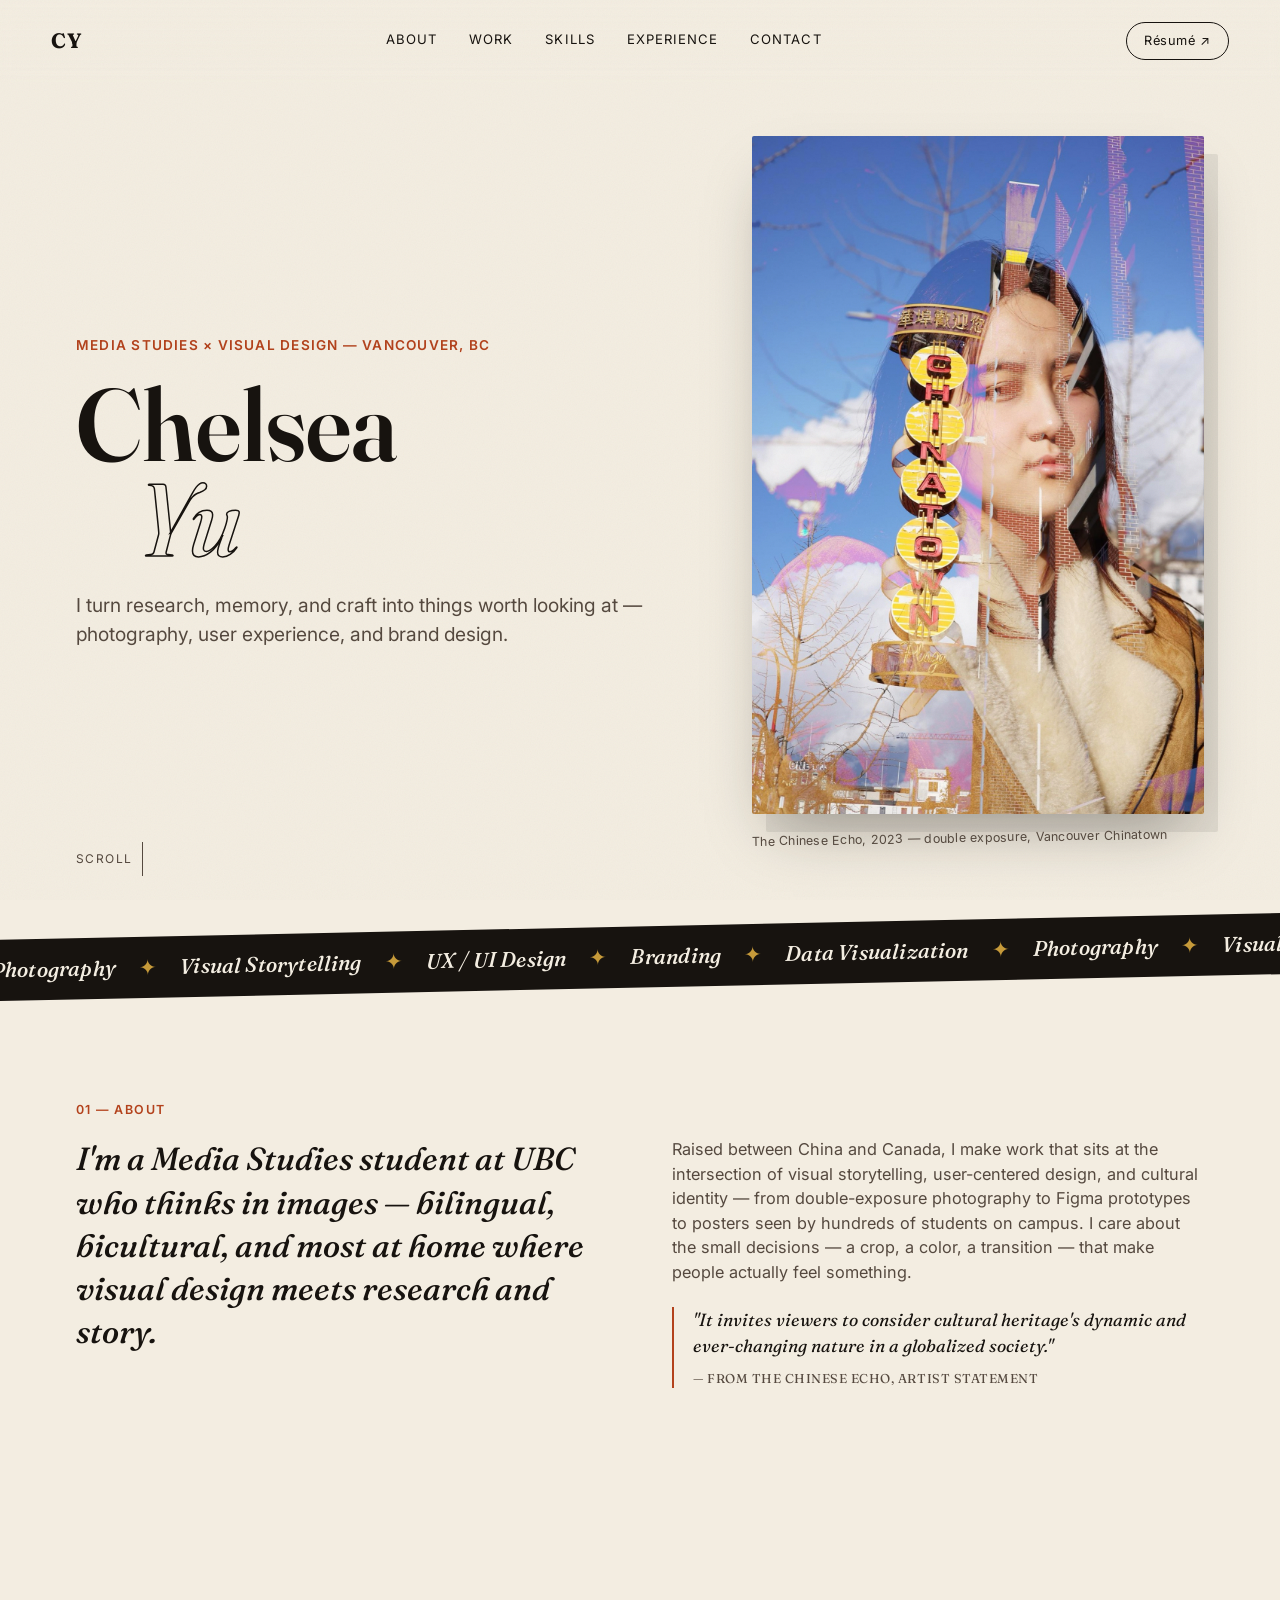
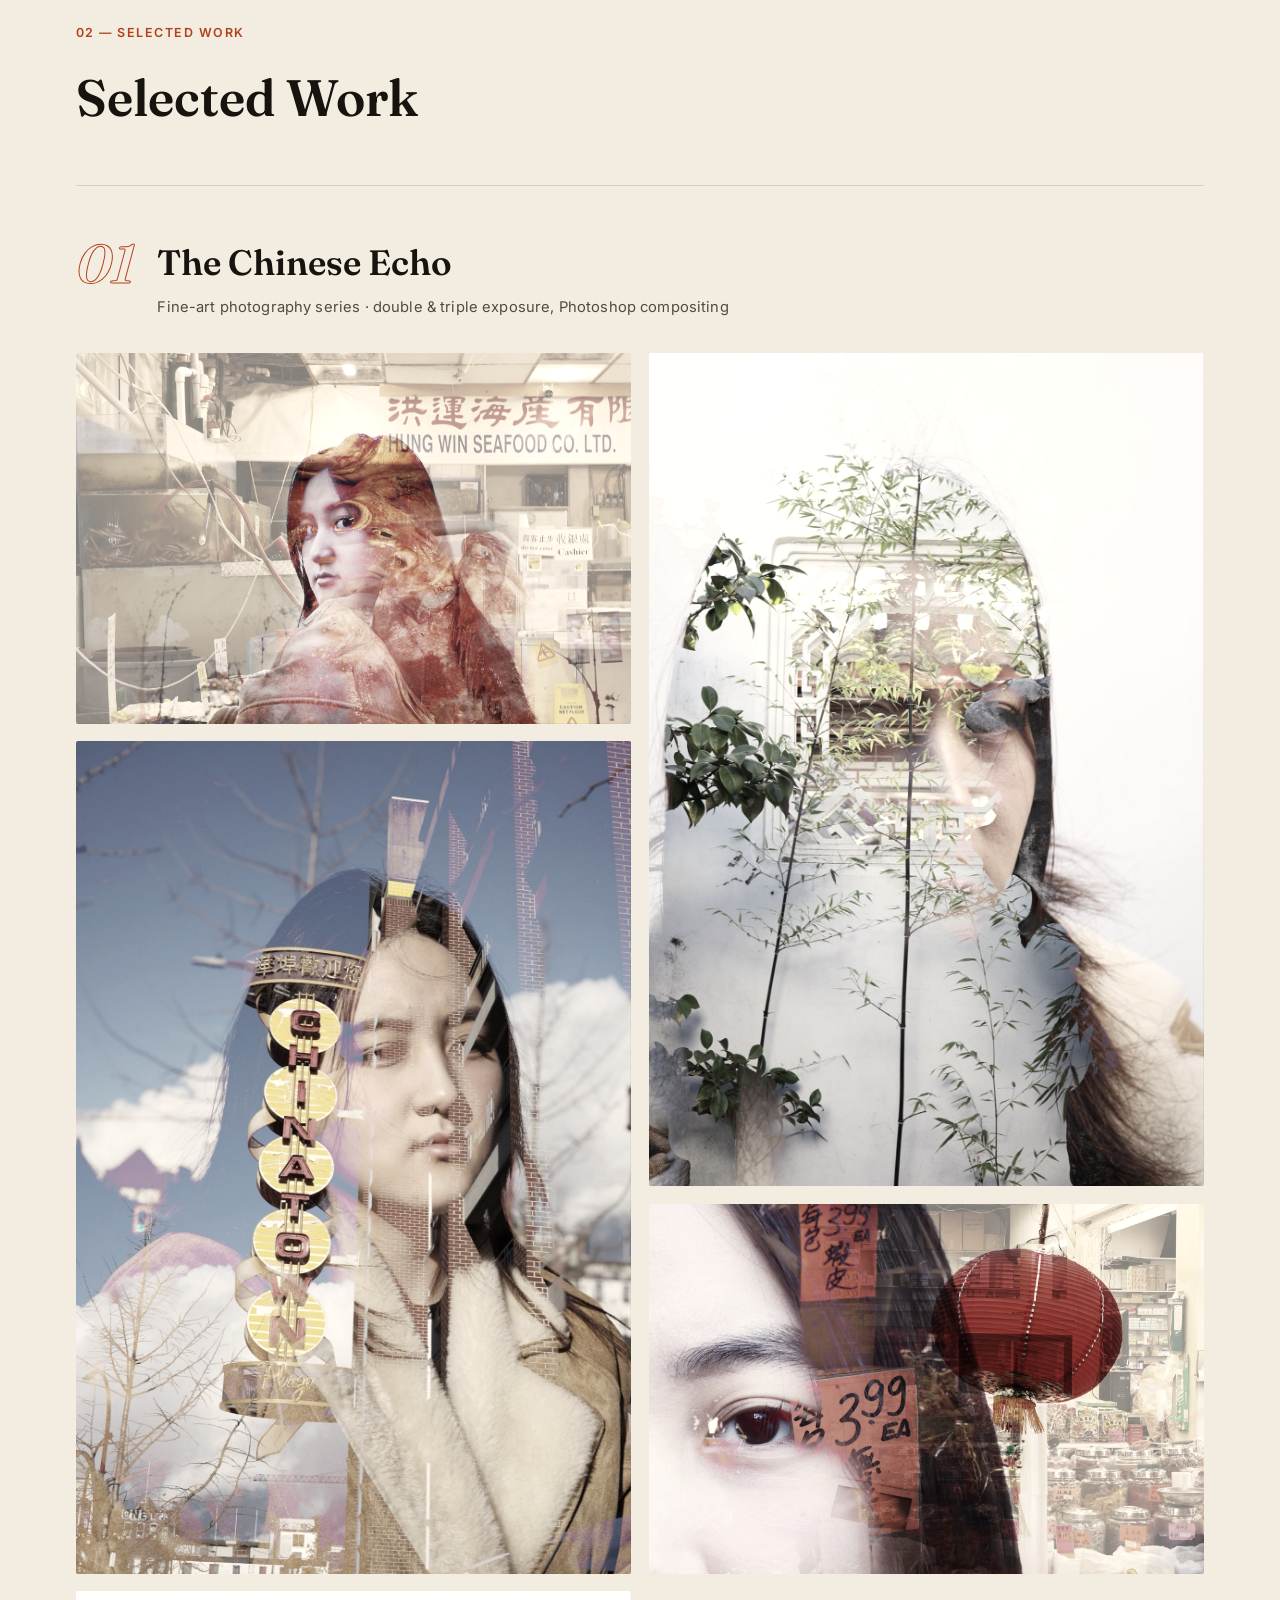
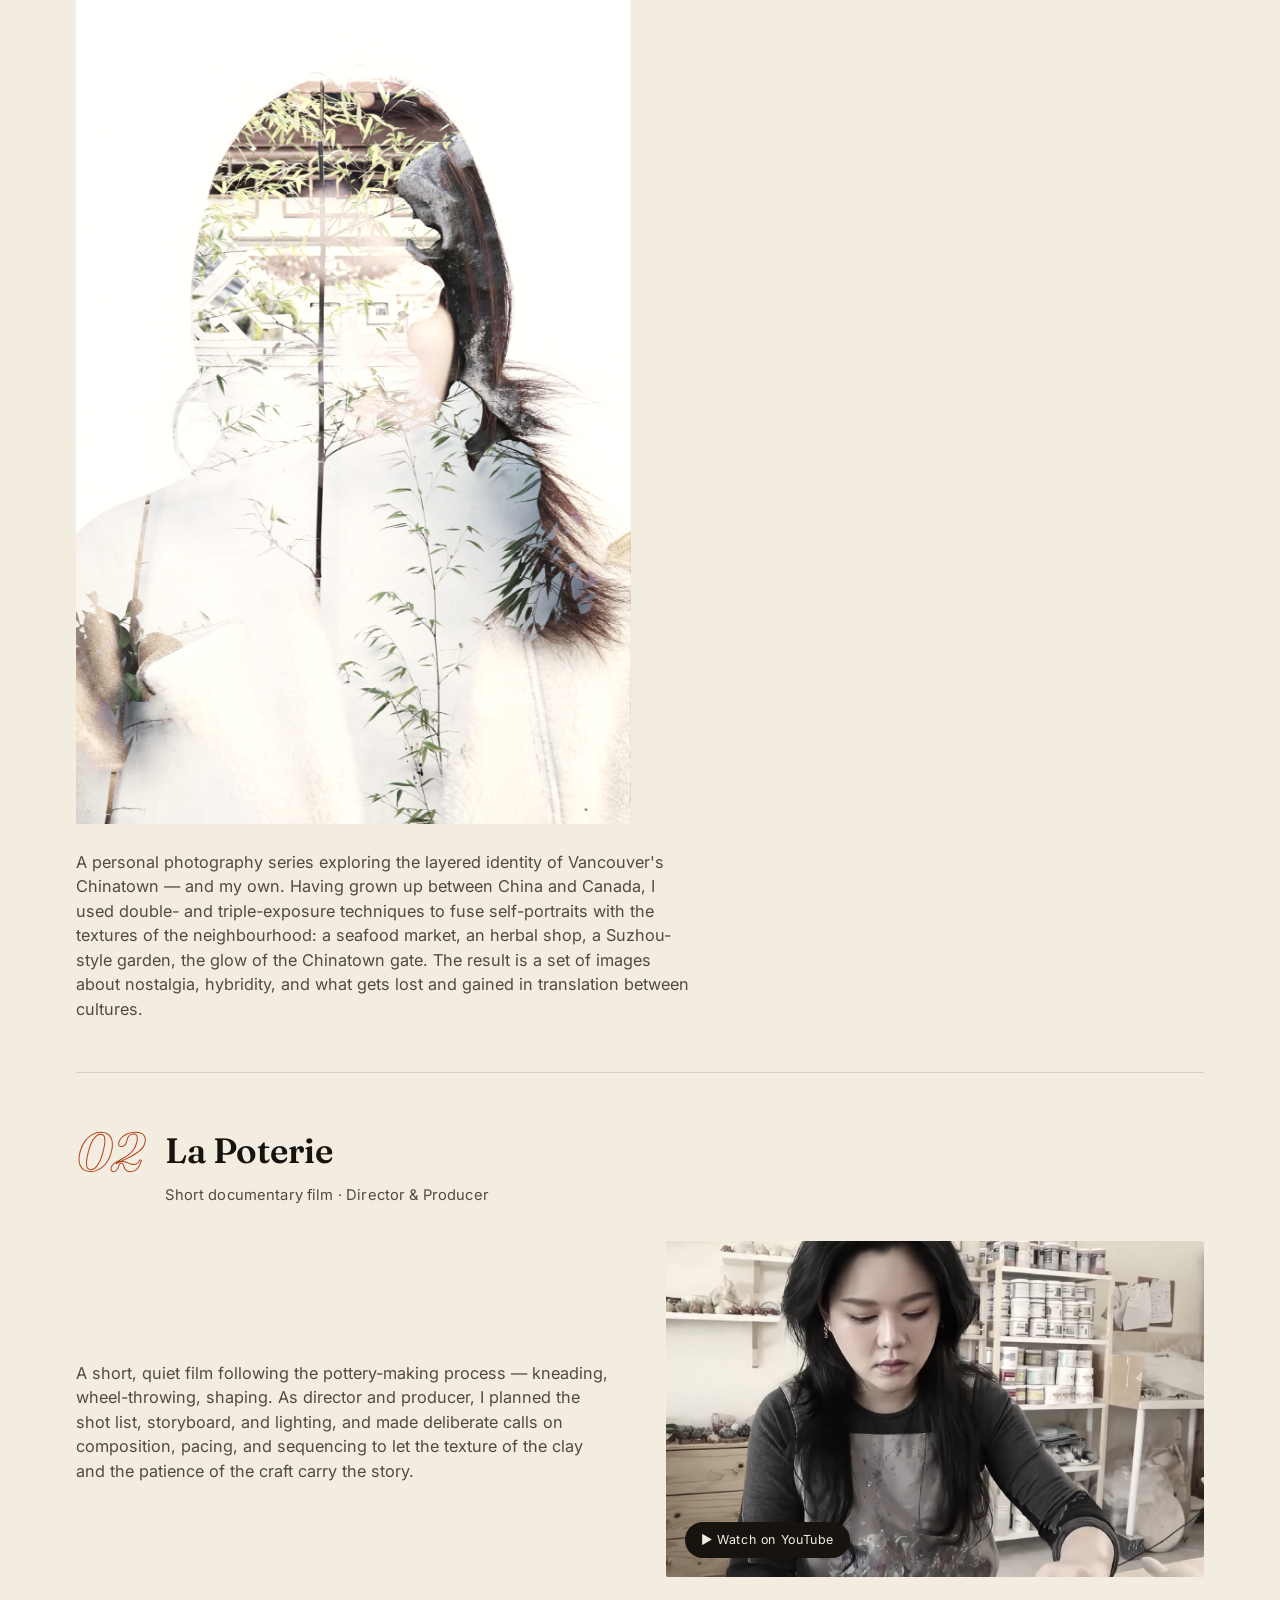
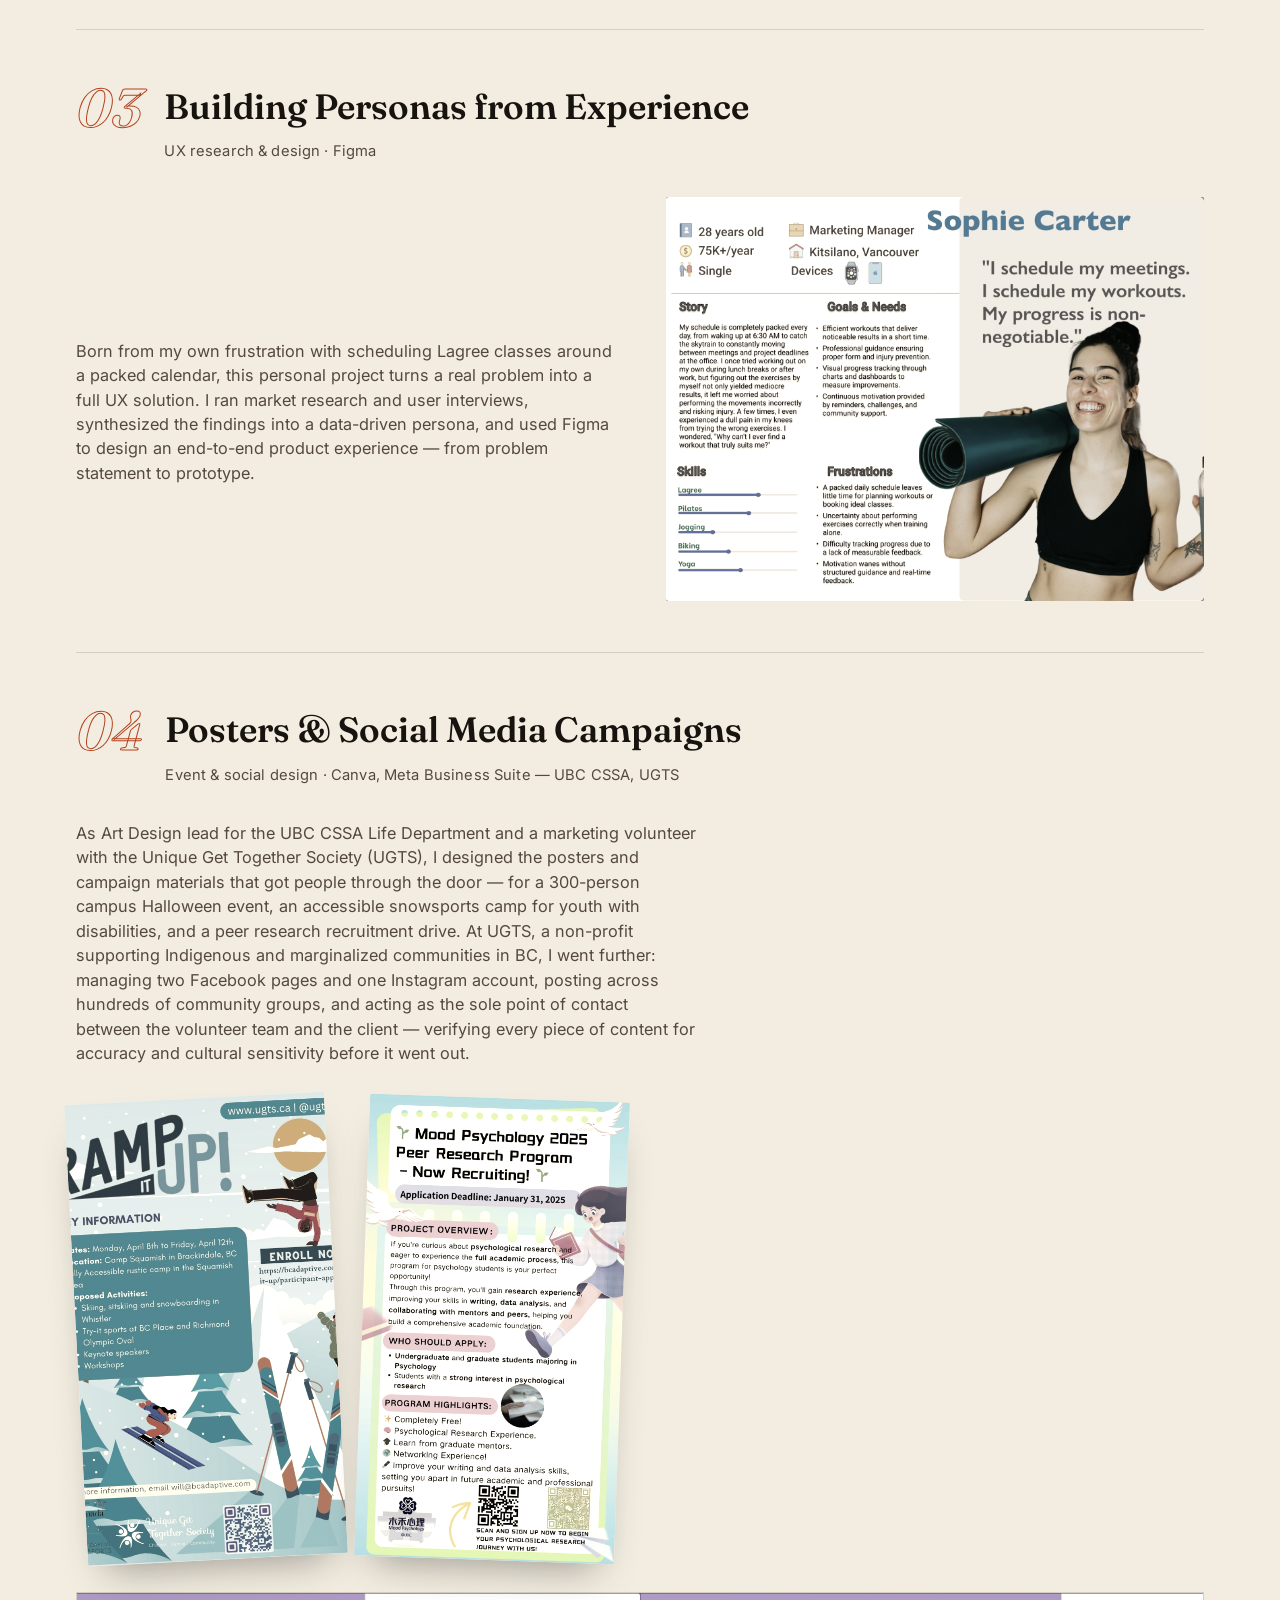
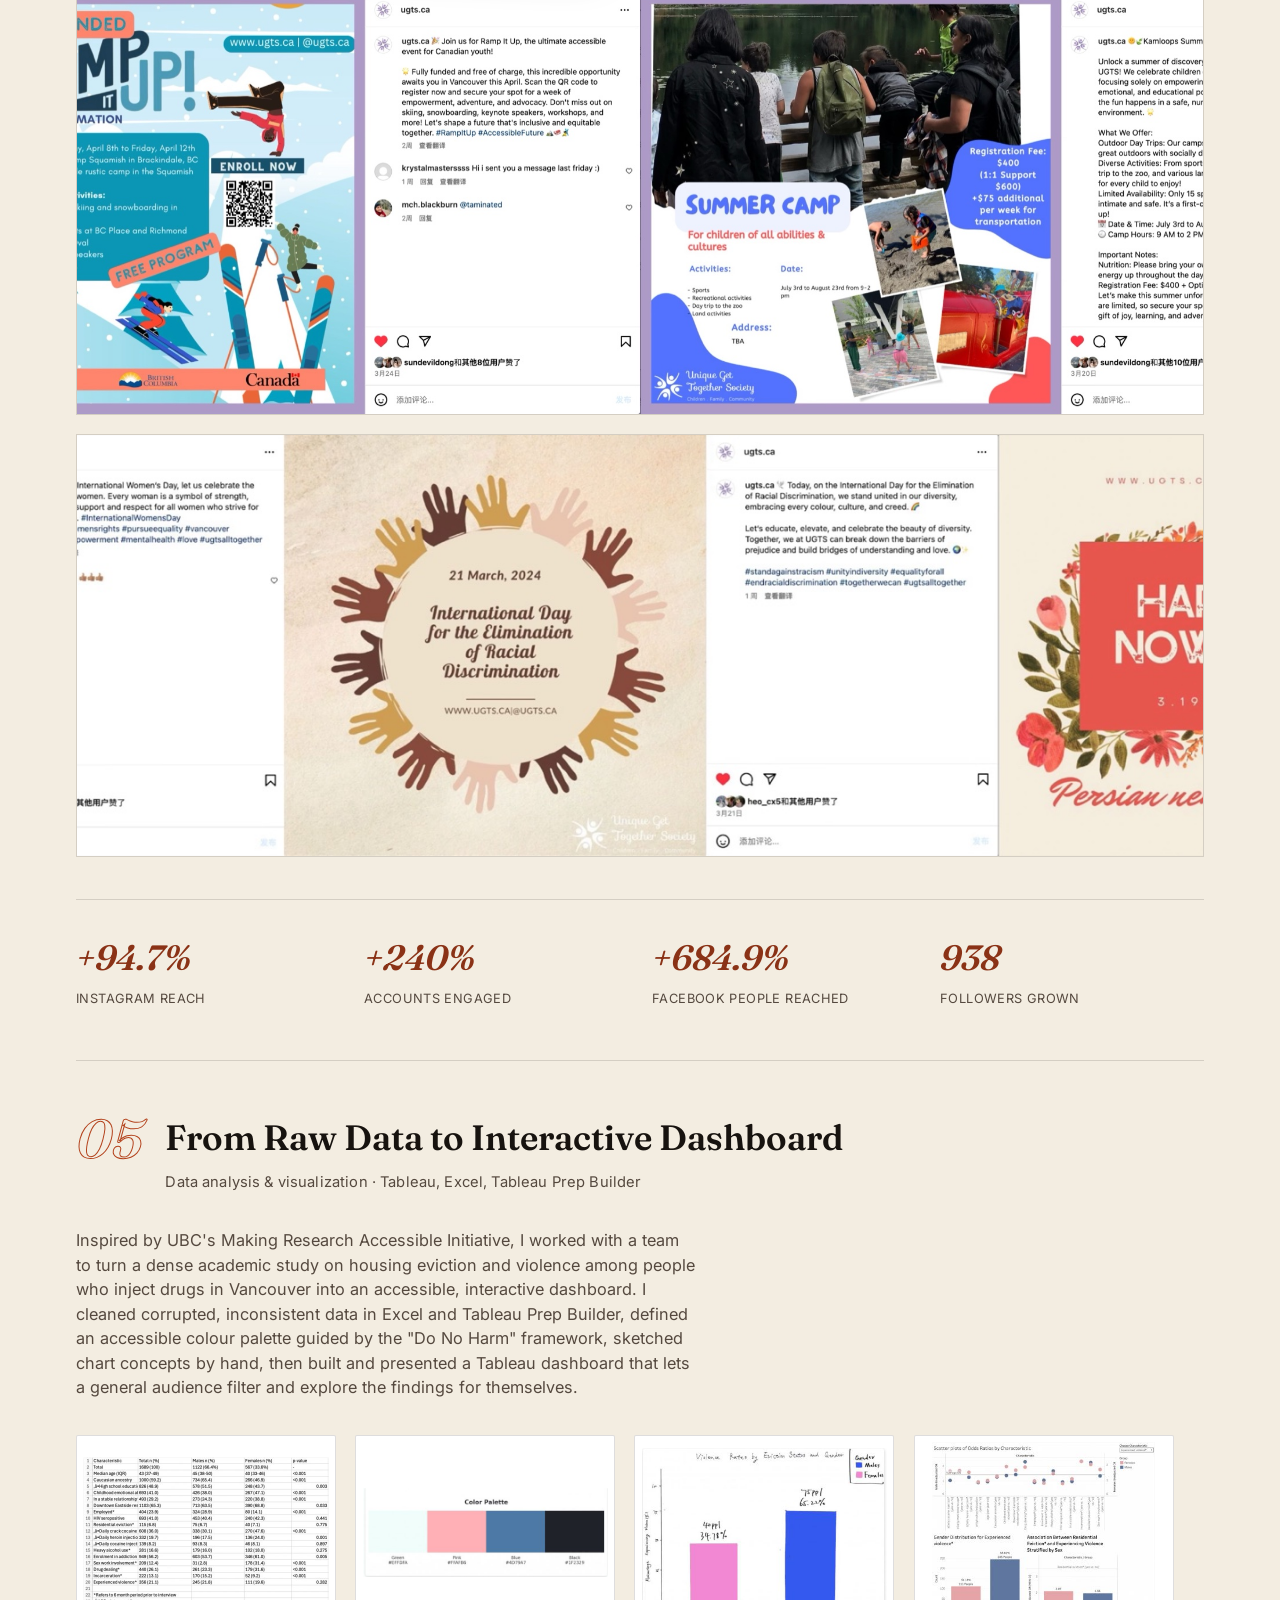
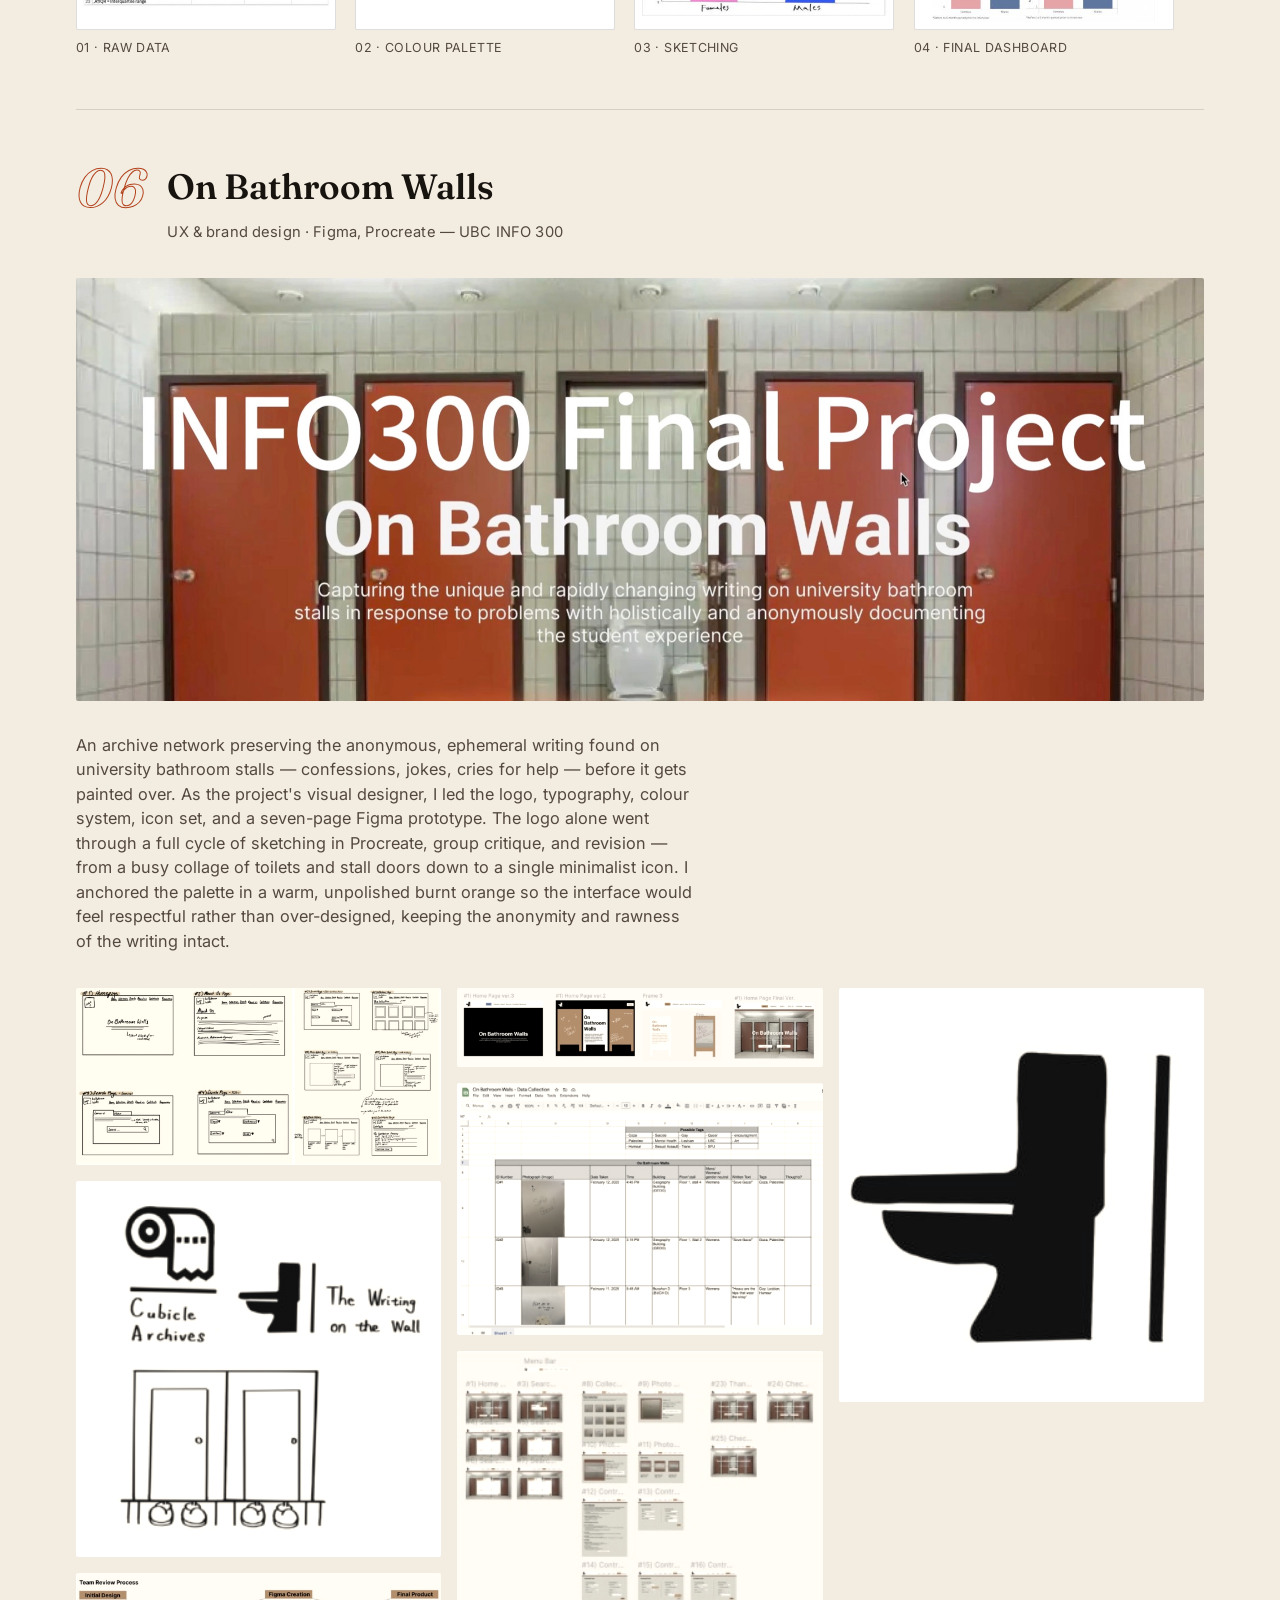
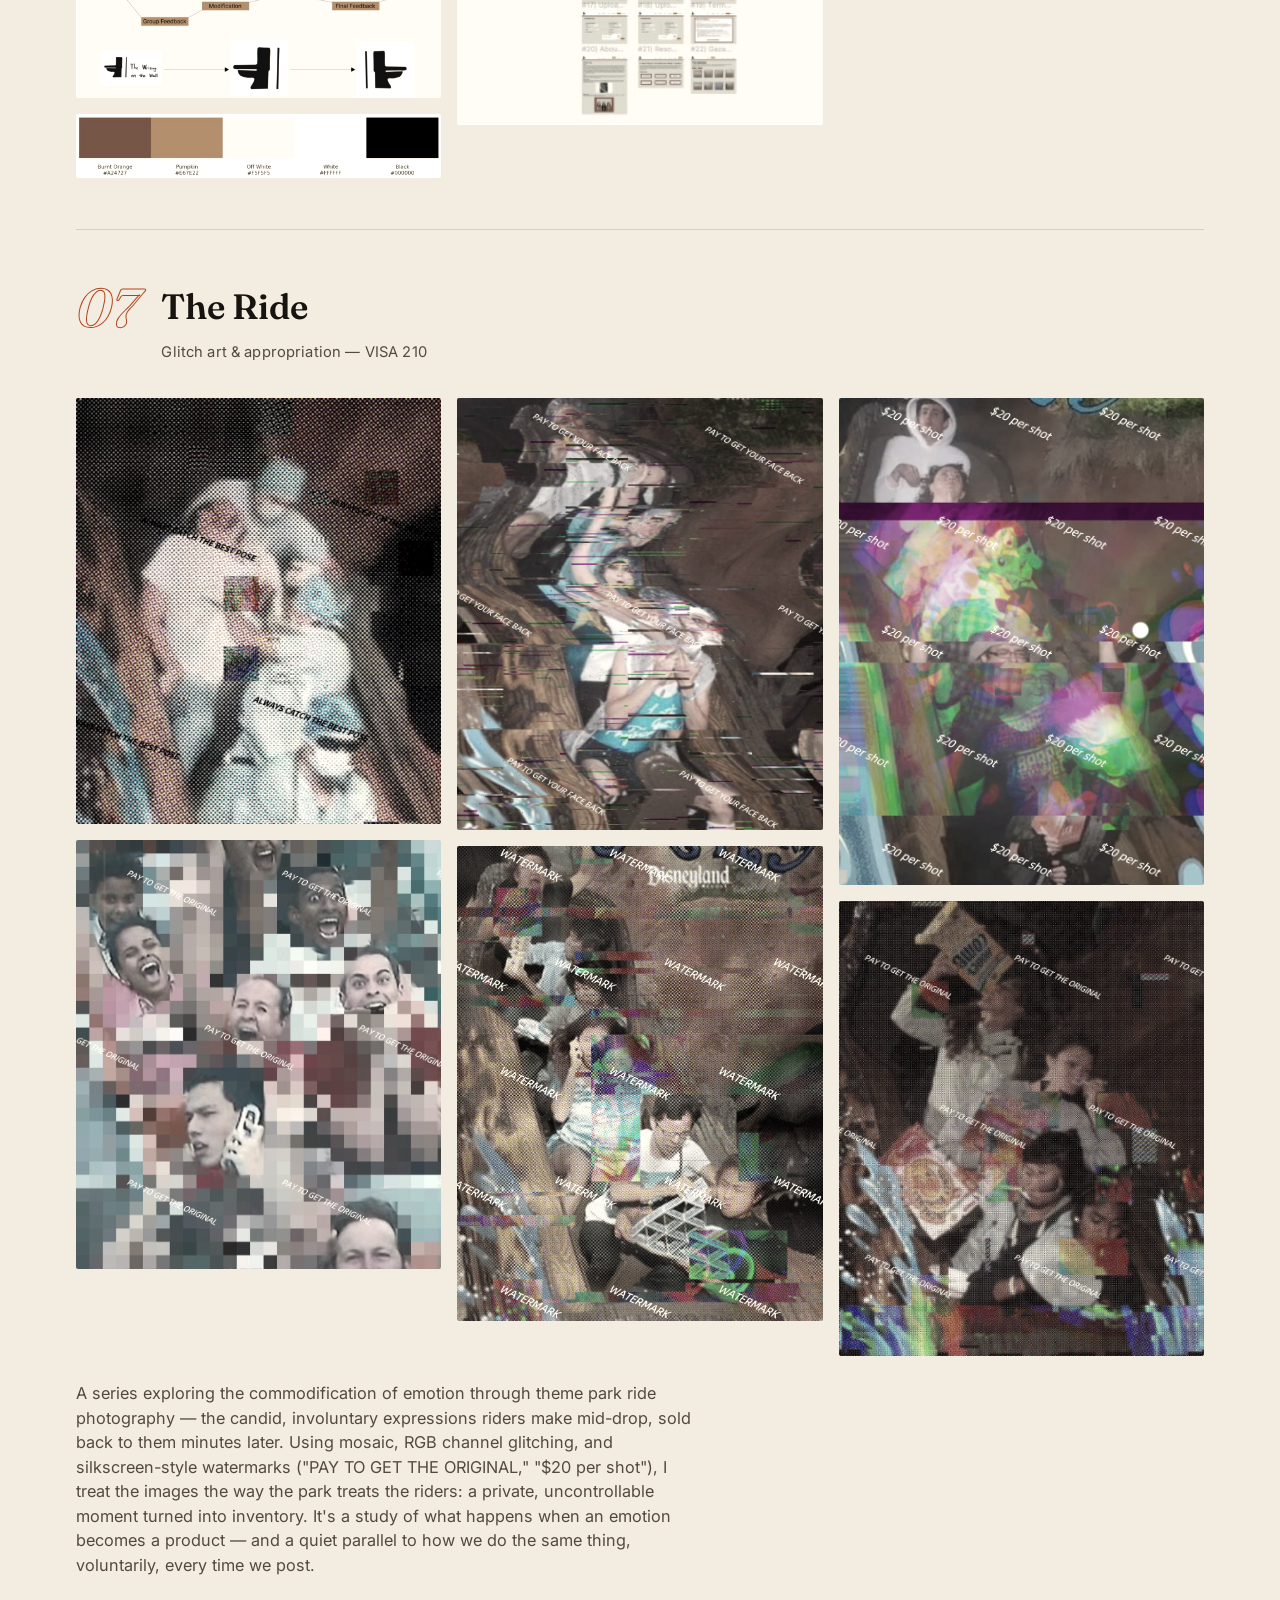
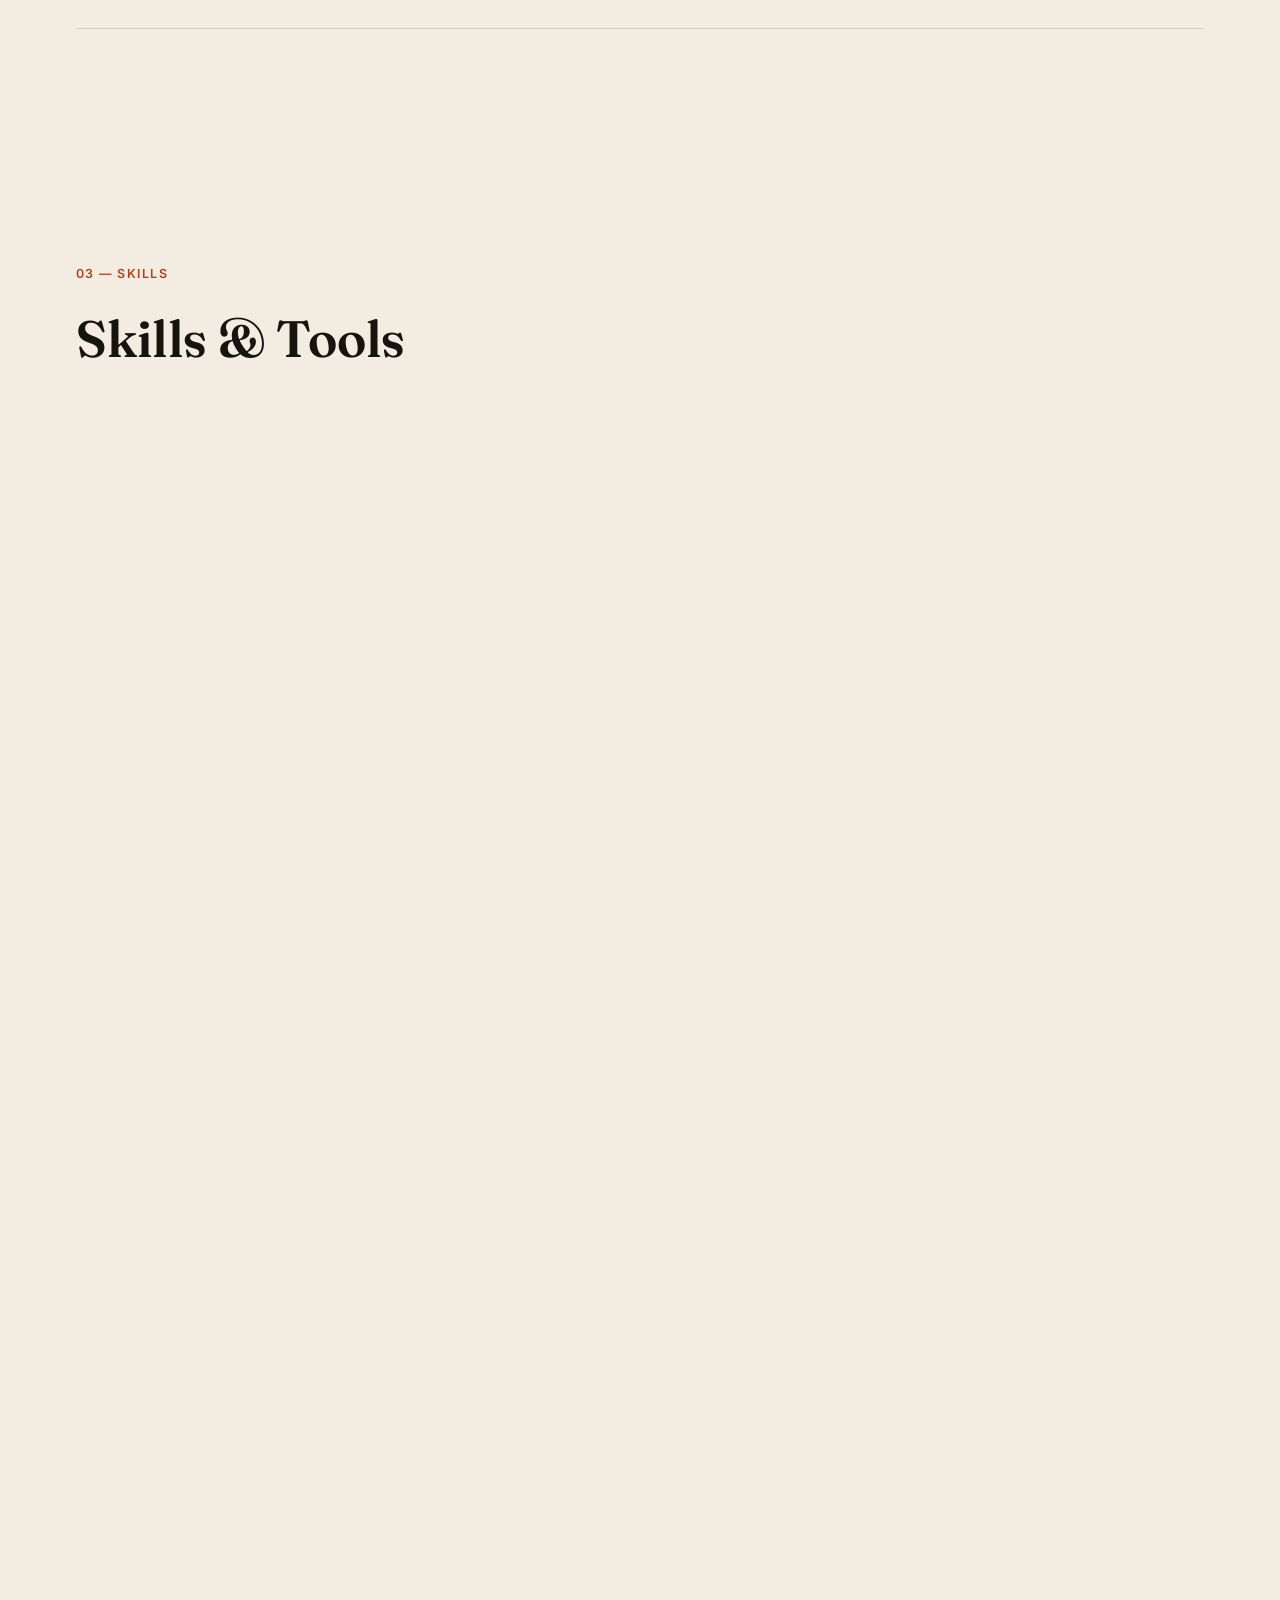
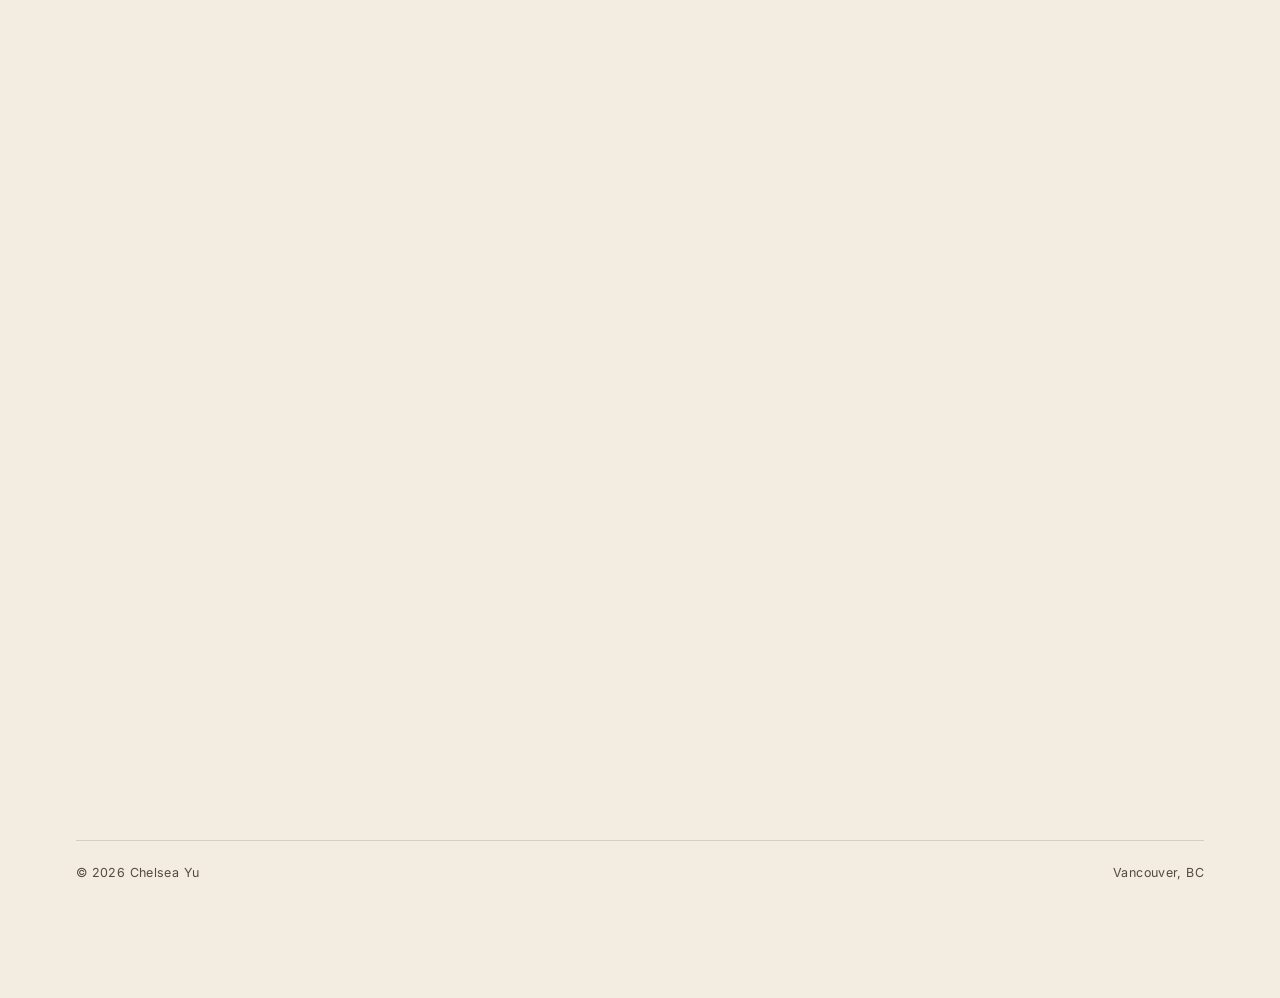
==== commit d8073b21: "Add The Ride glitch-art project Appropriated theme park ride photography reworked with mosaic, RGB-c" ====
--- a/index.html
+++ b/index.html
@@ -192,6 +192,27 @@
       </div>
     </article>
 
+    <article class="project">
+      <div class="project__head reveal">
+        <span class="project__index">07</span>
+        <div>
+          <h3>The Ride</h3>
+          <p class="project__meta">Glitch art &amp; appropriation — VISA 210</p>
+        </div>
+      </div>
+      <div class="project__body">
+        <div class="gallery-grid reveal">
+          <img src="assets/images/ride-01.jpg" alt="Halftone mosaic portrait of a roller coaster rider with the text 'always catch the best pose'" loading="lazy">
+          <img src="assets/images/ride-02.jpg" alt="Pixelated group of roller coaster riders screaming, overlaid with the text 'pay to get the original'" loading="lazy">
+          <img src="assets/images/ride-03.jpg" alt="RGB-glitched roller coaster ascent with the text 'pay to get your face back'" loading="lazy">
+          <img src="assets/images/ride-04.jpg" alt="Glitched Disneyland ride descent overlaid with repeated 'watermark' text" loading="lazy">
+          <img src="assets/images/ride-05.jpg" alt="Neon, UV-lit roller coaster photo overlaid with the text '$20 per shot'" loading="lazy">
+          <img src="assets/images/ride-06.jpg" alt="Halftone mosaic of riders throwing snacks, overlaid with the text 'pay to get the original'" loading="lazy">
+        </div>
+        <p class="project__desc reveal">A series exploring the commodification of emotion through theme park ride photography — the candid, involuntary expressions riders make mid-drop, sold back to them minutes later. Using mosaic, RGB channel glitching, and silkscreen-style watermarks ("PAY TO GET THE ORIGINAL," "$20 per shot"), I treat the images the way the park treats the riders: a private, uncontrollable moment turned into inventory. It's a study of what happens when an emotion becomes a product — and a quiet parallel to how we do the same thing, voluntarily, every time we post.</p>
+      </div>
+    </article>
+
   </section>
 
   <section class="skills" id="skills">
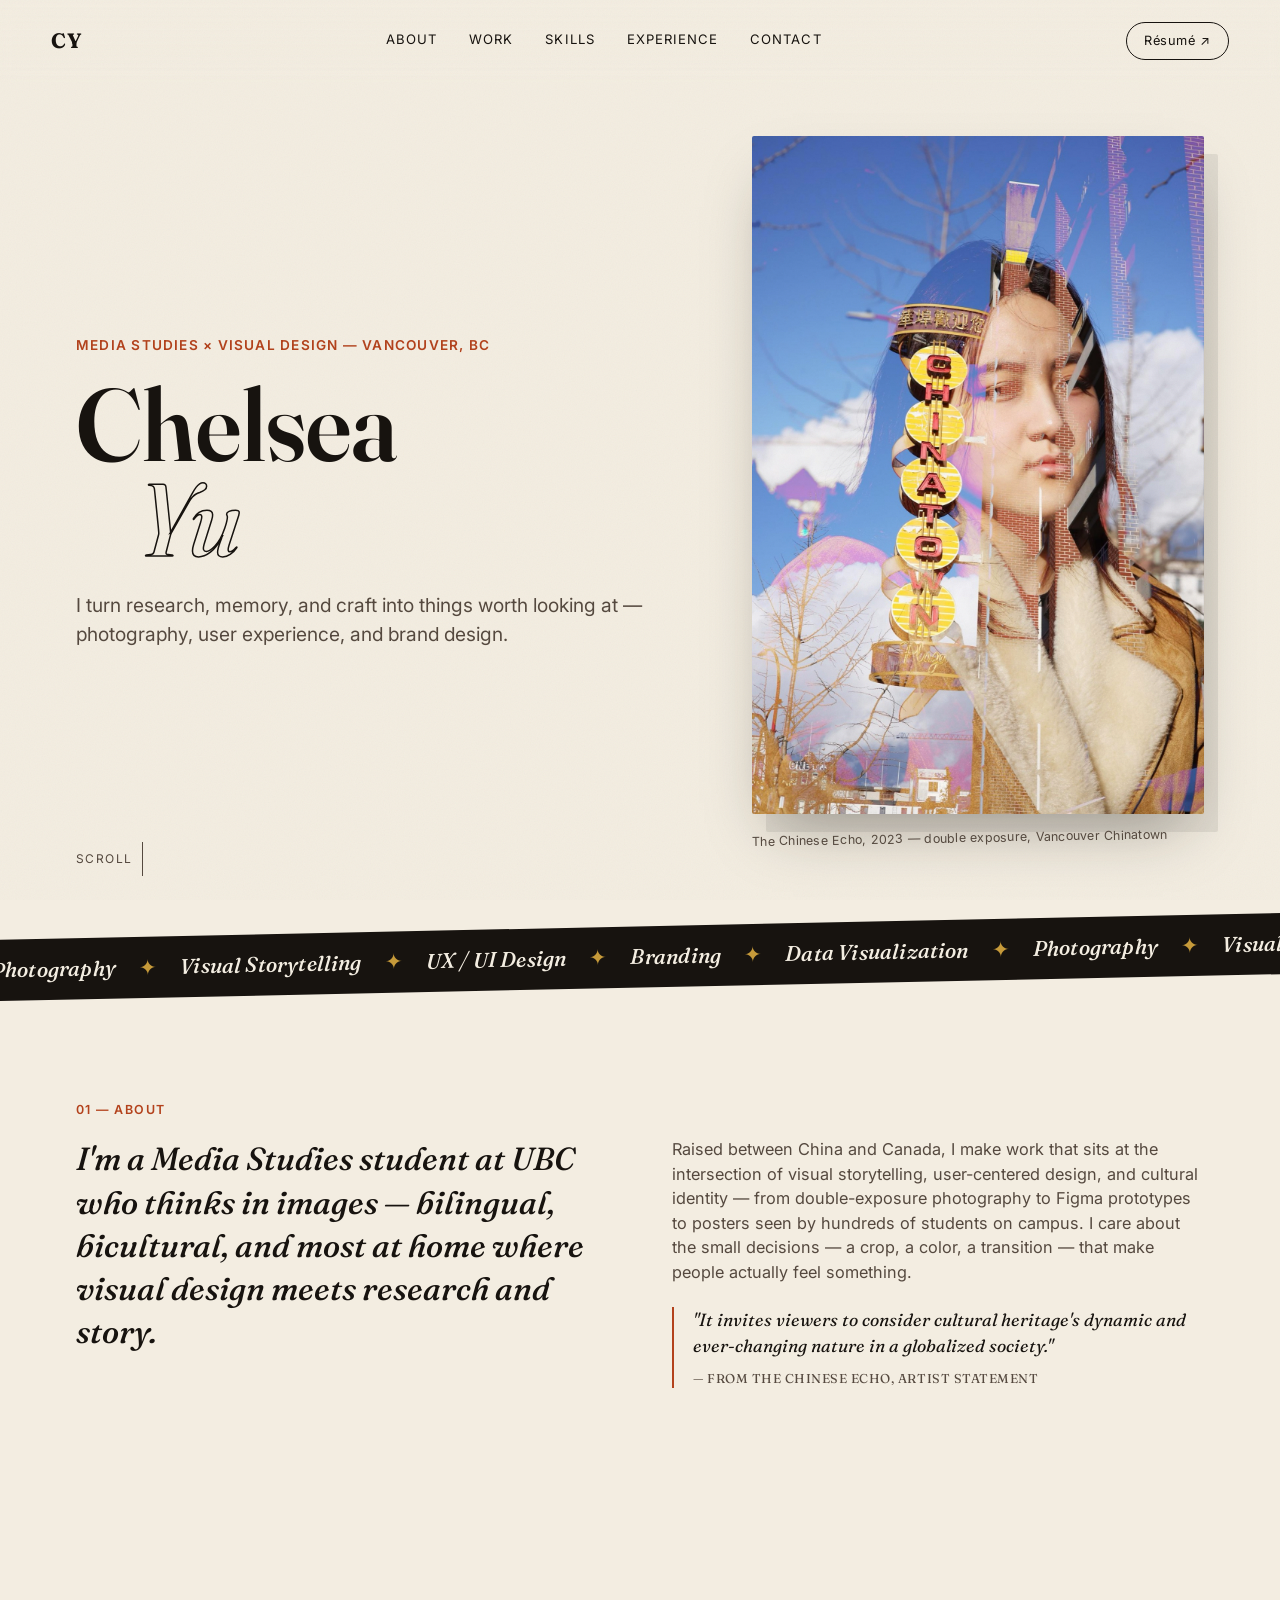
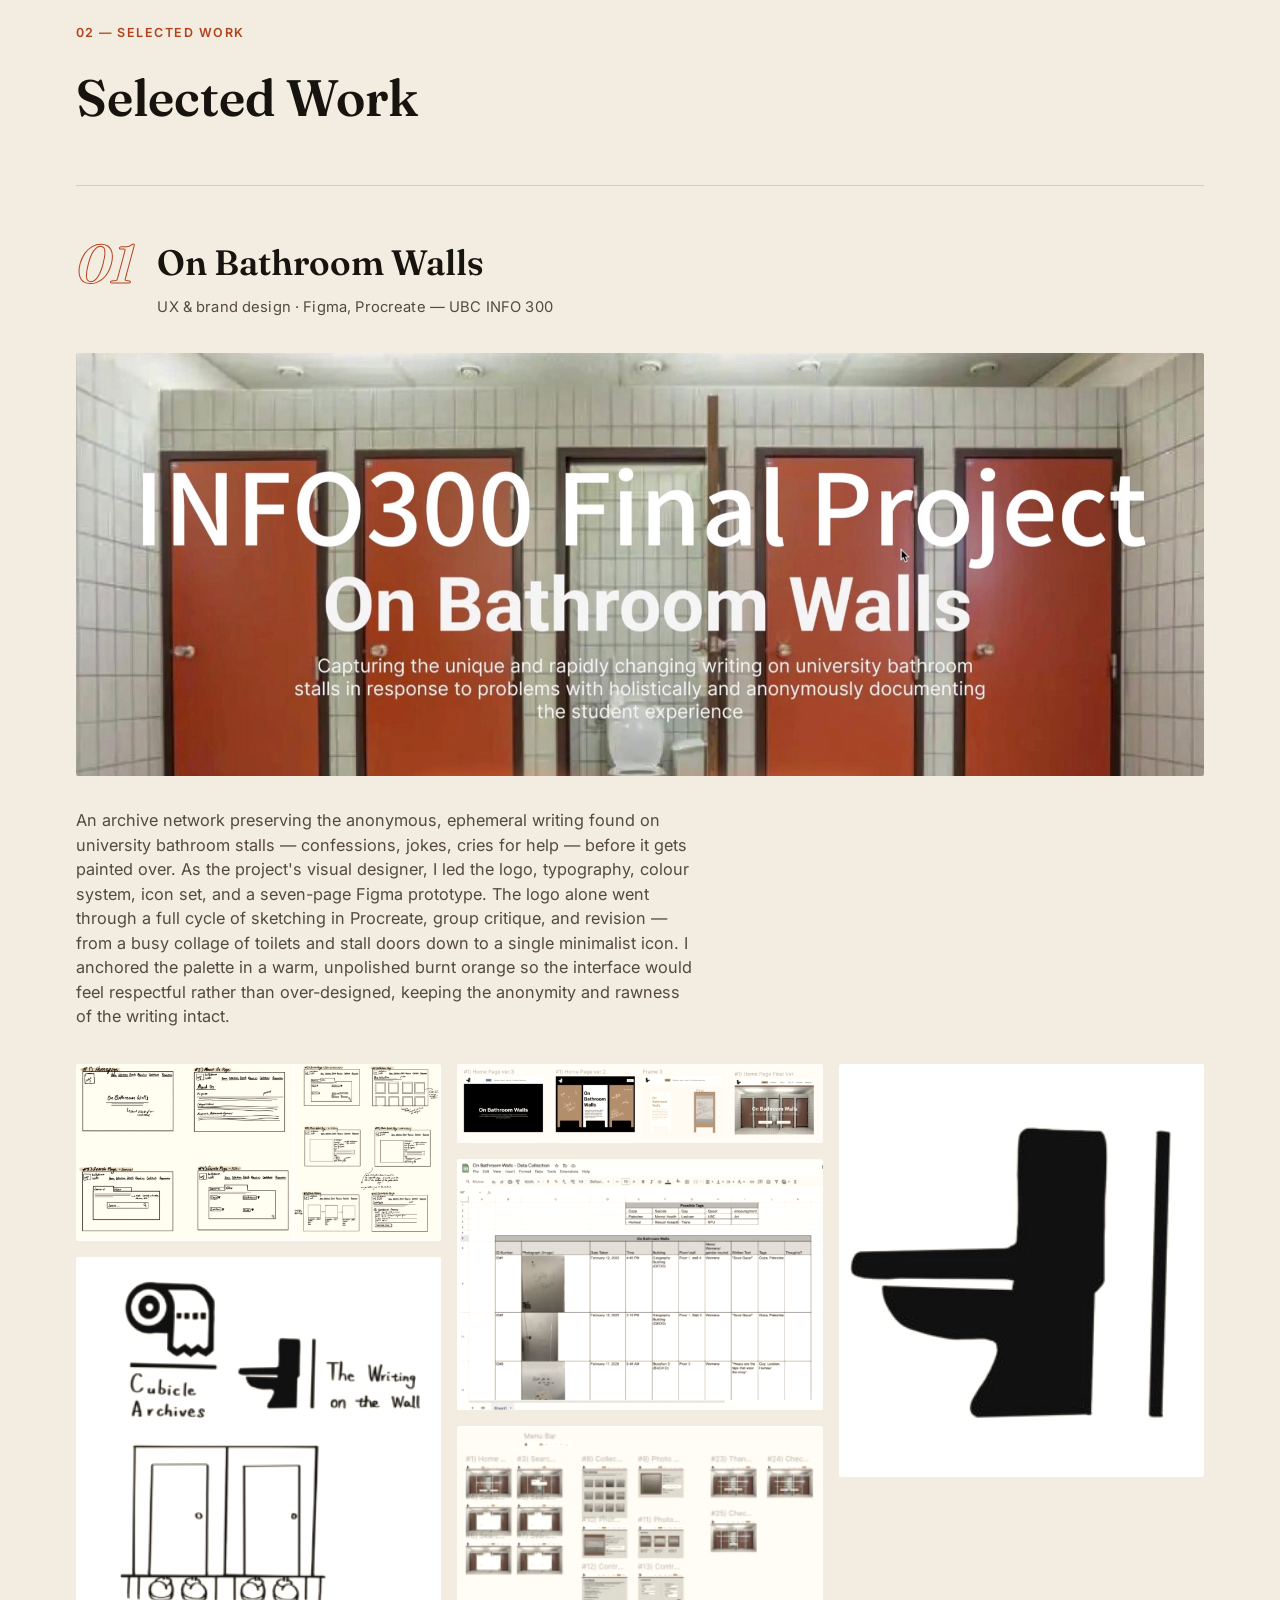
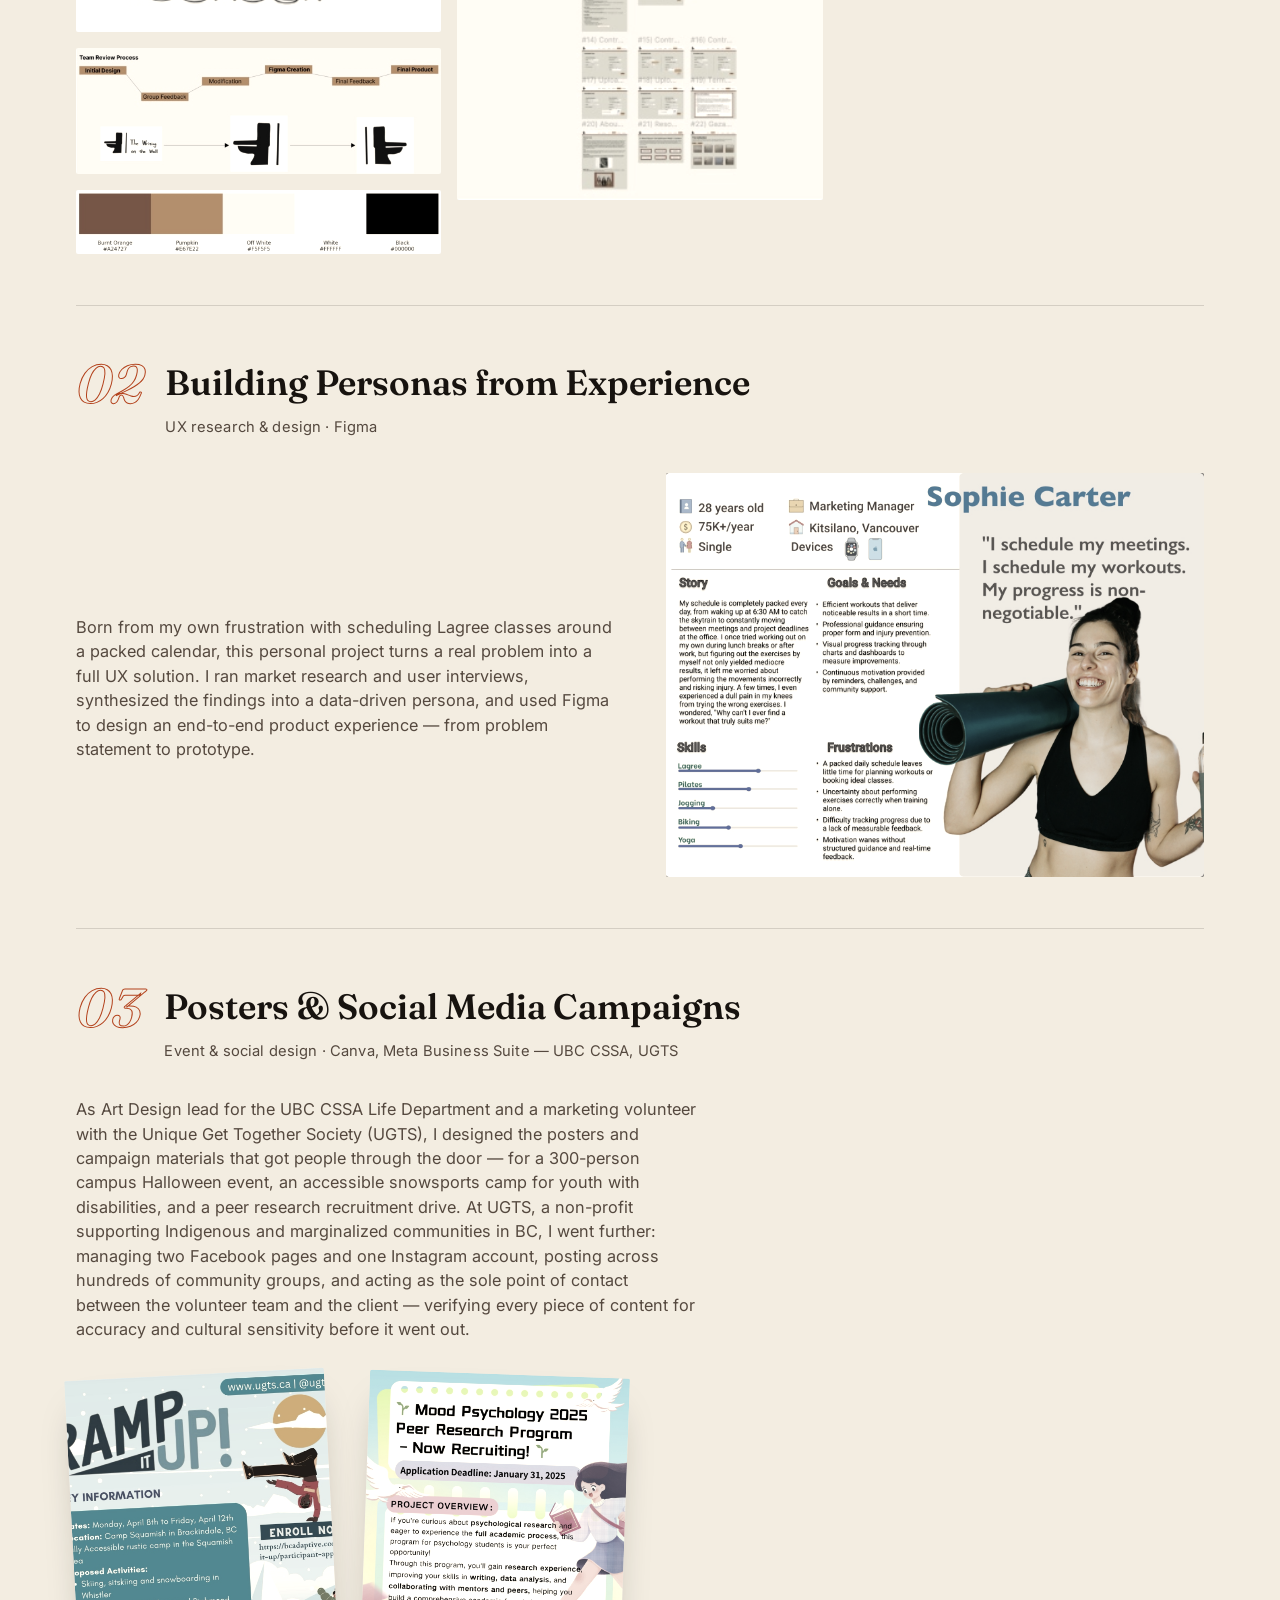
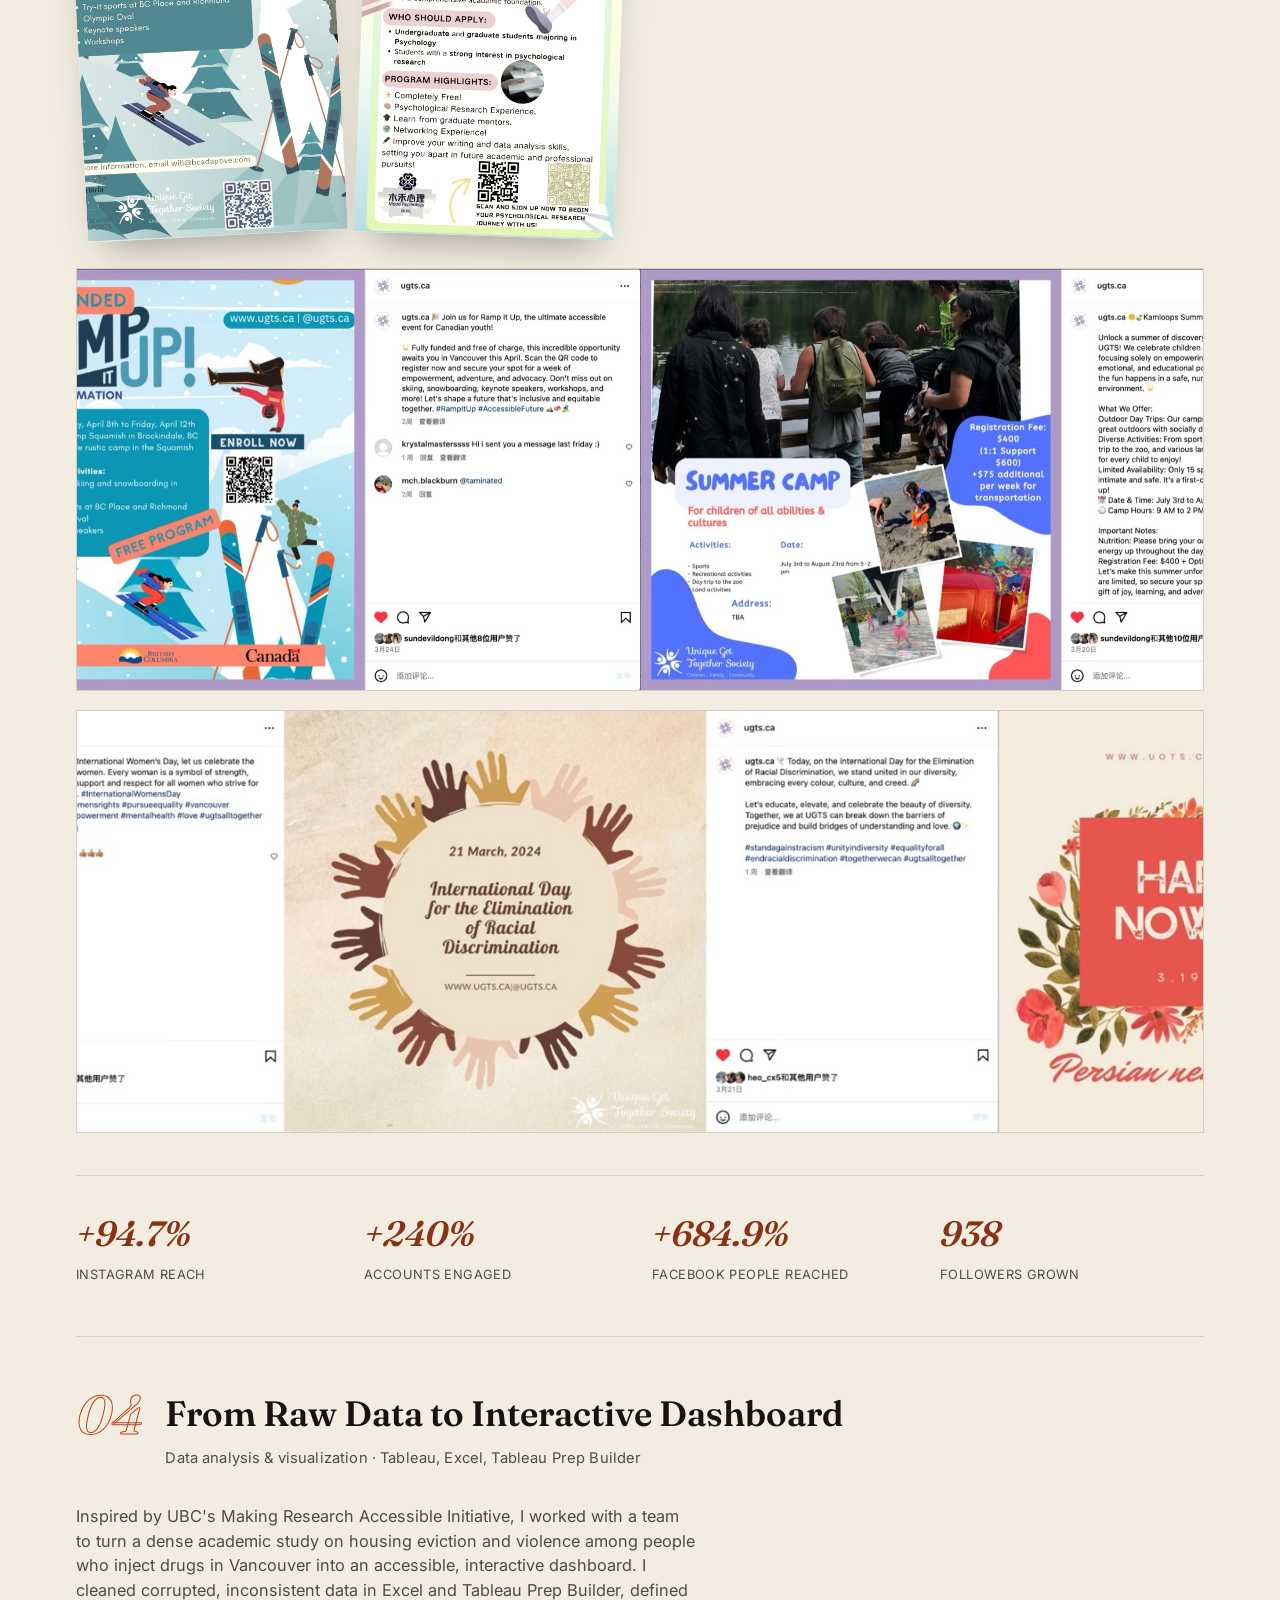
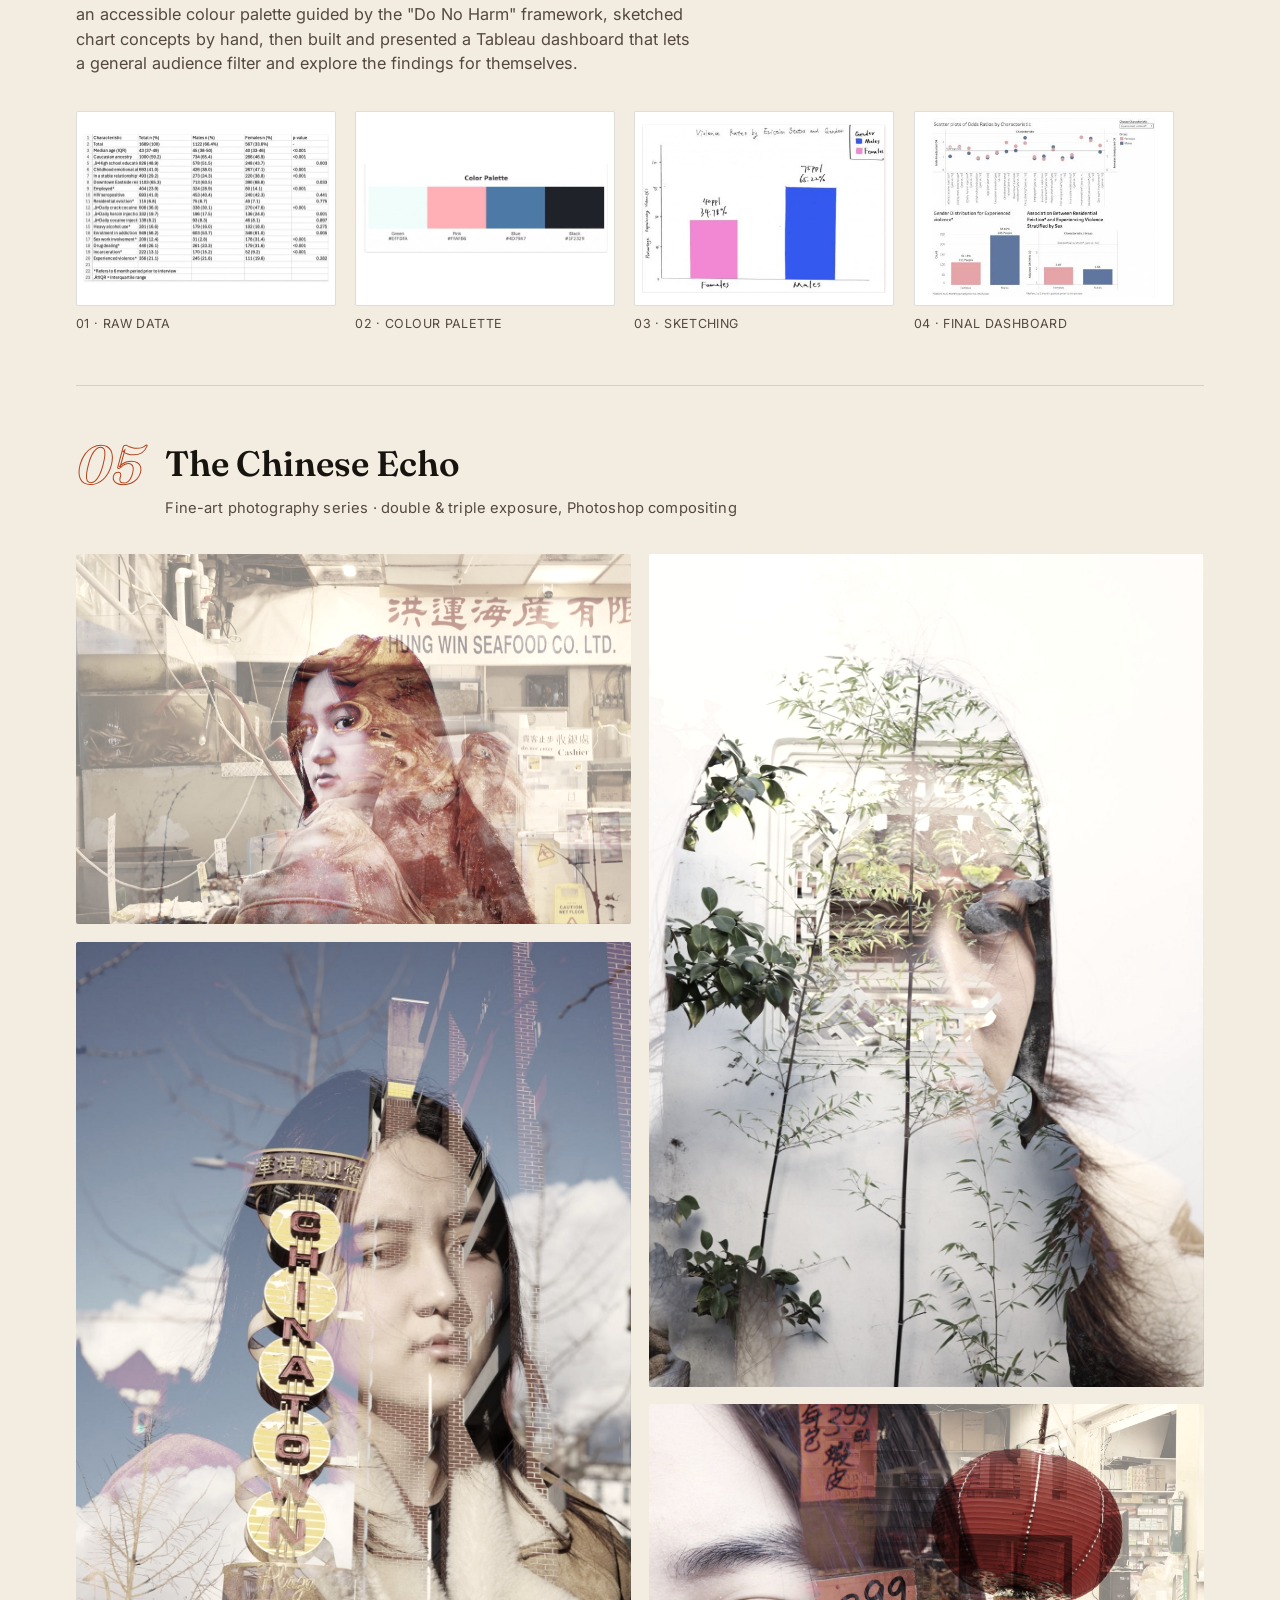
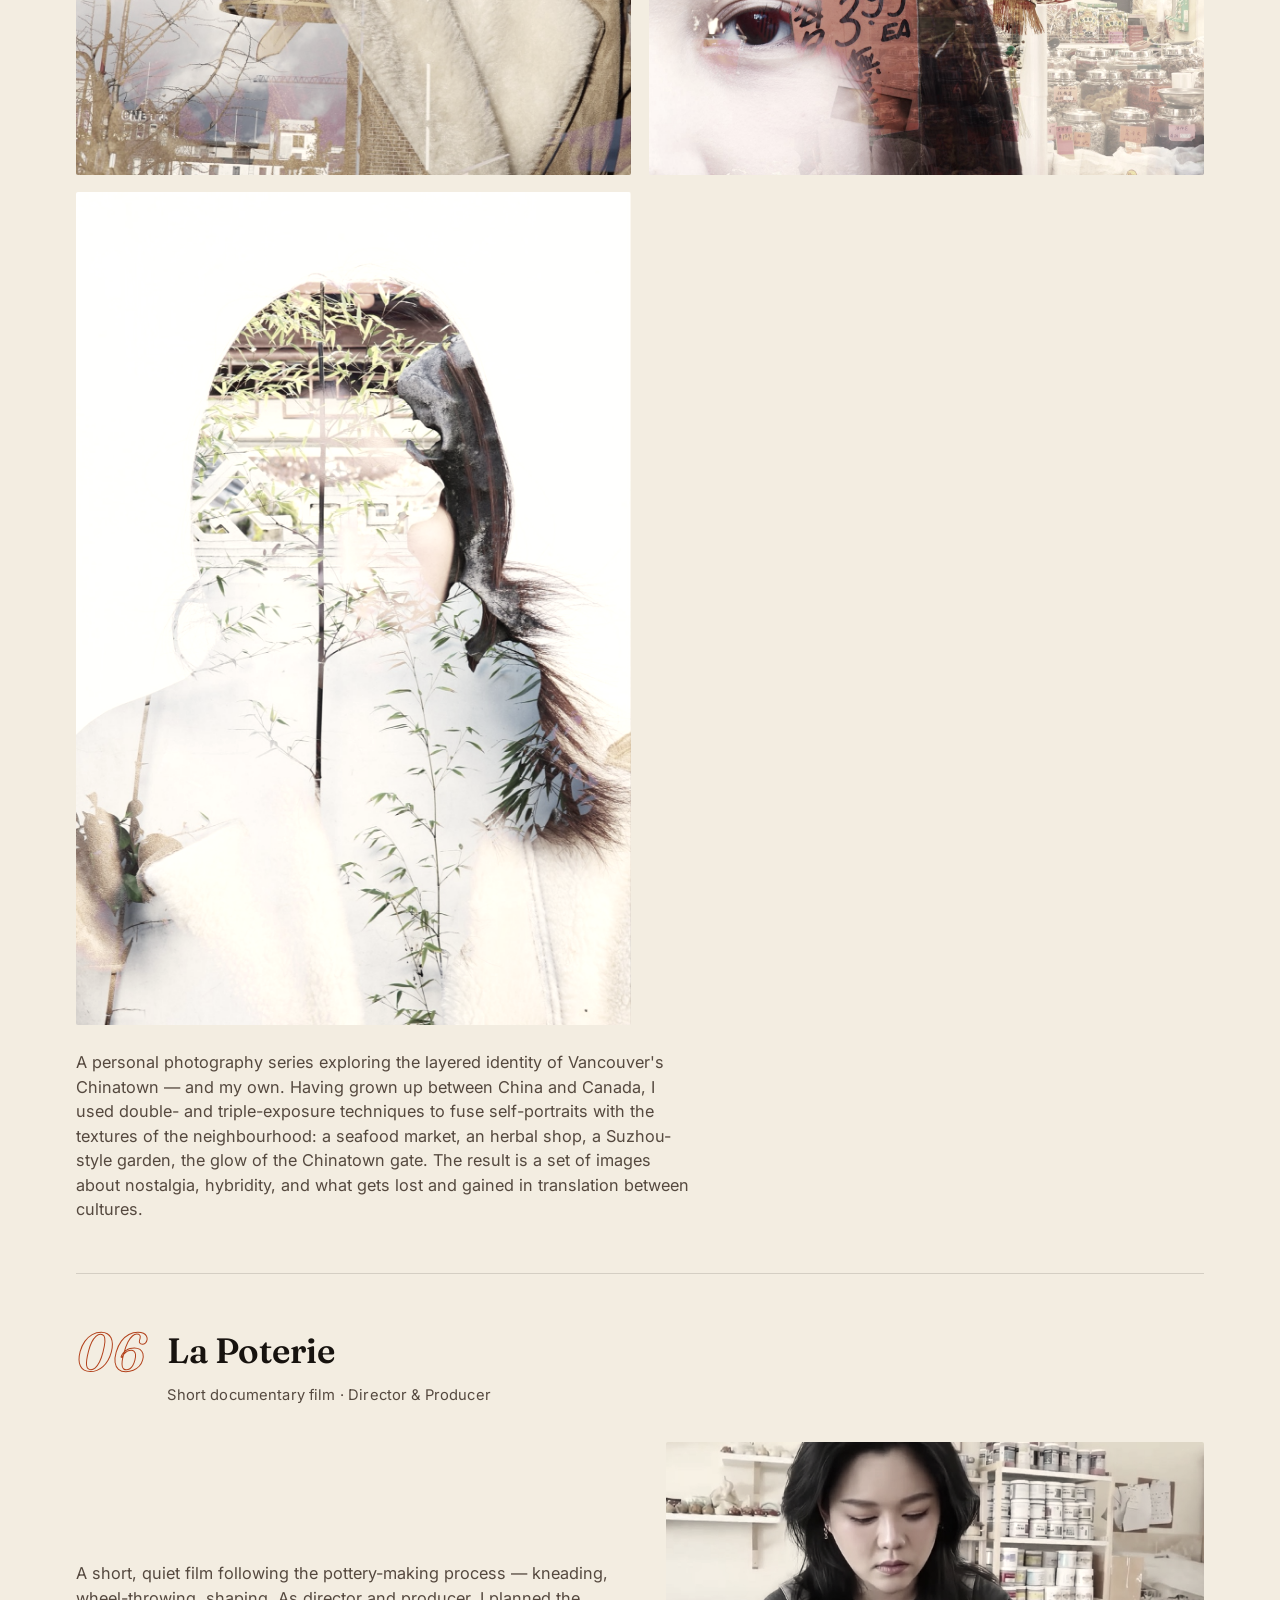
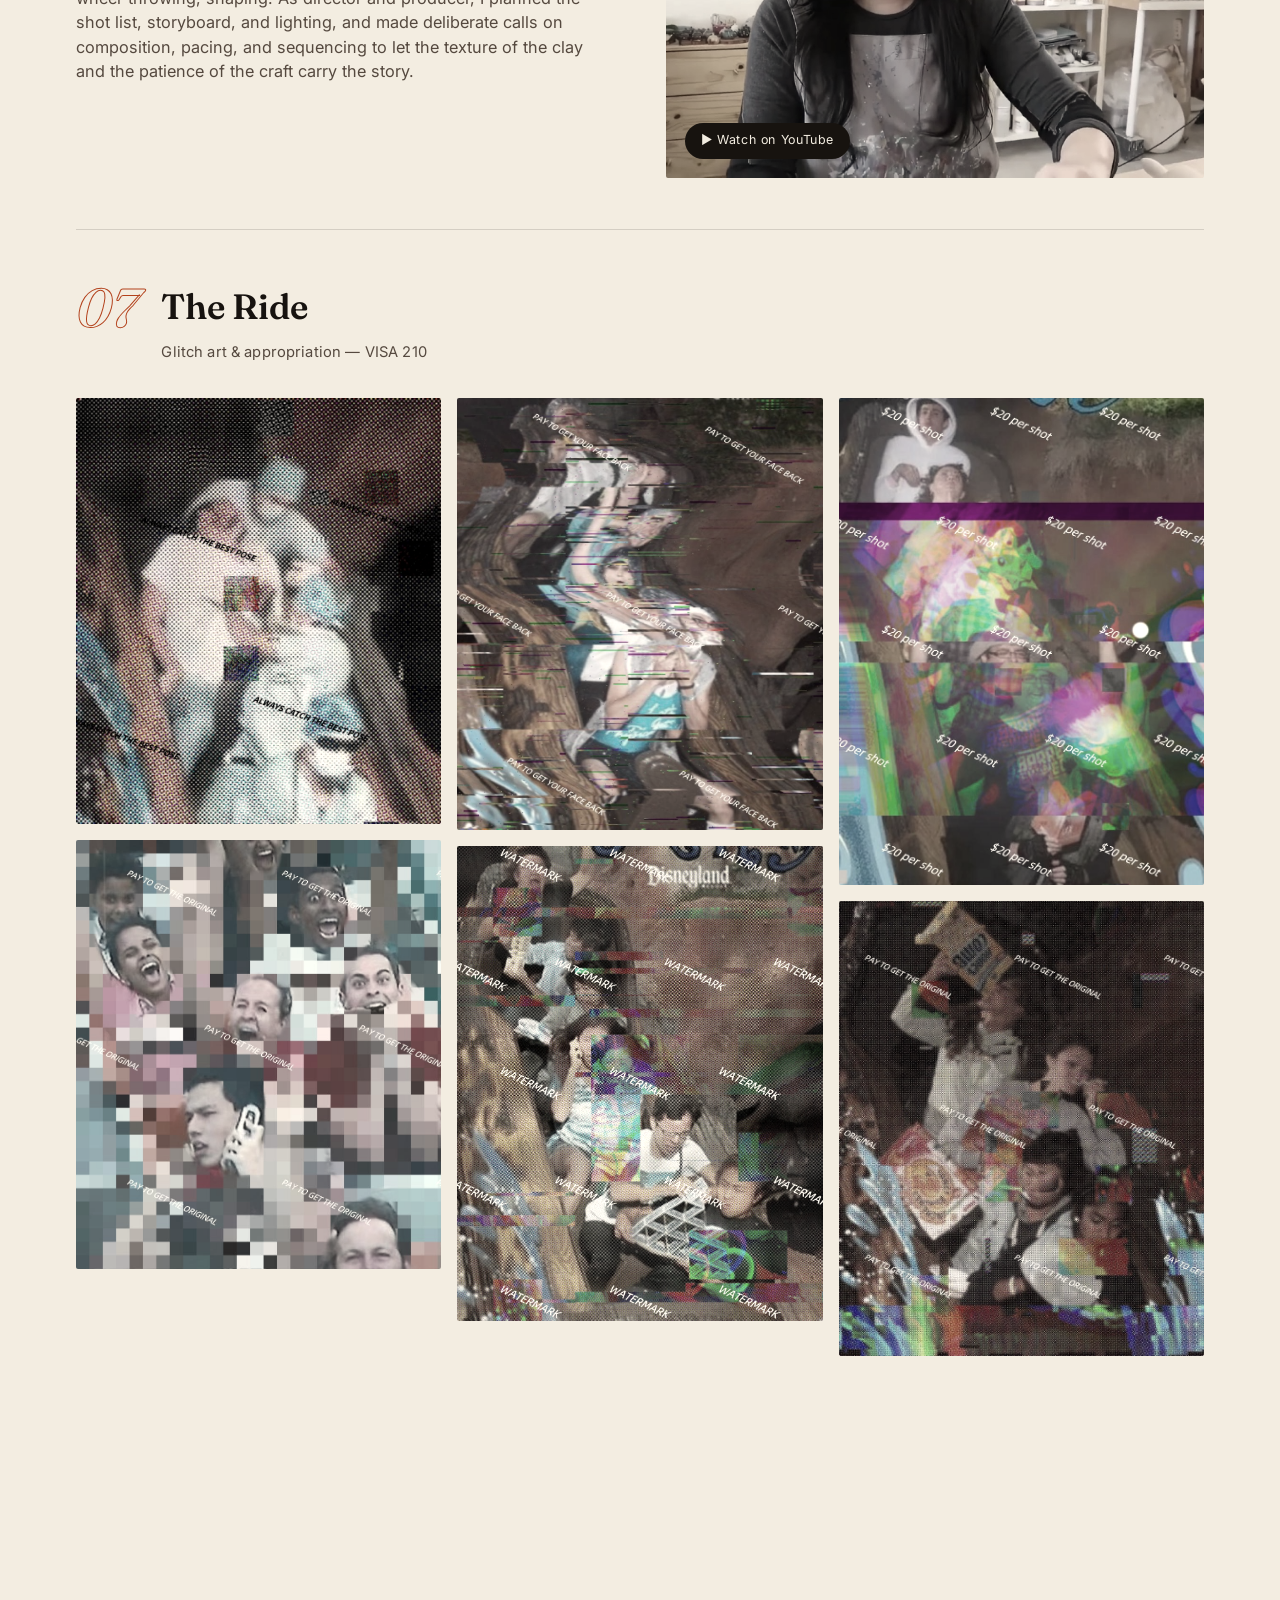
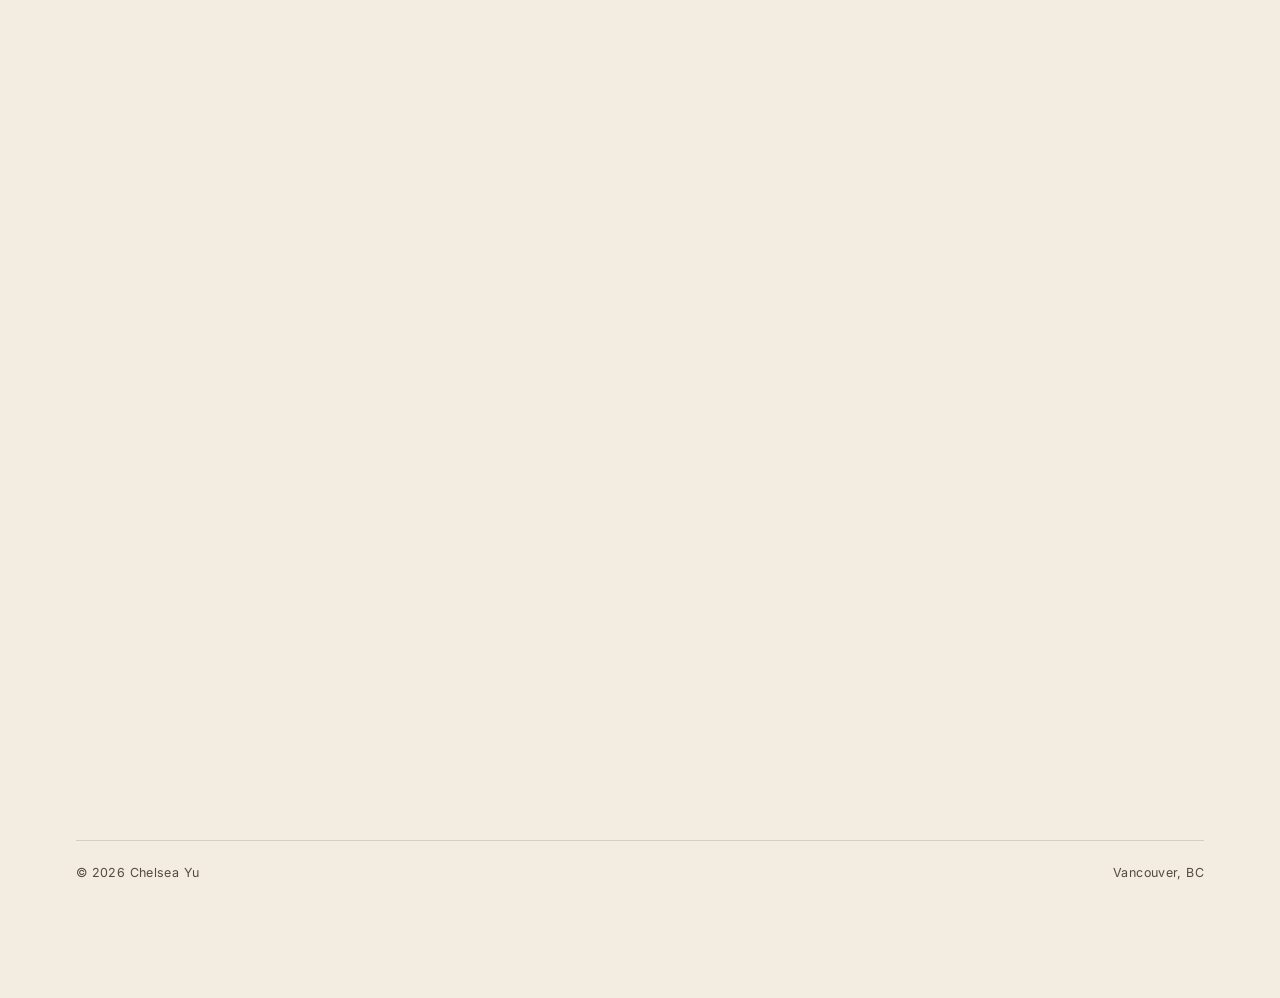
==== commit 429fa1d7: "Reorder Selected Work for a hiring-manager reading path New order: On Bathroom Walls, Personas, Post" ====
--- a/index.html
+++ b/index.html
@@ -69,106 +69,9 @@
     <span class="kicker reveal">02 — Selected Work</span>
     <h2 class="section-title reveal">Selected Work</h2>
 
-    <article class="project">
+    <article class="project project--alt">
       <div class="project__head reveal">
         <span class="project__index">01</span>
-        <div>
-          <h3>The Chinese Echo</h3>
-          <p class="project__meta">Fine-art photography series · double &amp; triple exposure, Photoshop compositing</p>
-        </div>
-      </div>
-      <div class="project__body">
-        <div class="echo-grid reveal">
-          <img src="assets/images/echo-01.jpg" alt="Double exposure of a portrait with a Chinatown seafood market, Hung Win Seafood Co." loading="lazy">
-          <img src="assets/images/echo-03.jpg" alt="Double exposure portrait with Chinatown gate signage against a blue sky" loading="lazy">
-          <img src="assets/images/echo-04.jpg" alt="Double exposure portrait blended with a traditional Chinese garden" loading="lazy">
-          <img src="assets/images/echo-05.jpg" alt="Double exposure portrait blended with a traditional Chinese garden, second panel" loading="lazy">
-          <img src="assets/images/echo-02.jpg" alt="Double exposure close-up eye with a red lantern and herbal shop shelves" loading="lazy">
-        </div>
-        <p class="project__desc reveal">A personal photography series exploring the layered identity of Vancouver's Chinatown — and my own. Having grown up between China and Canada, I used double- and triple-exposure techniques to fuse self-portraits with the textures of the neighbourhood: a seafood market, an herbal shop, a Suzhou-style garden, the glow of the Chinatown gate. The result is a set of images about nostalgia, hybridity, and what gets lost and gained in translation between cultures.</p>
-      </div>
-    </article>
-
-    <article class="project project--alt">
-      <div class="project__head reveal">
-        <span class="project__index">02</span>
-        <div>
-          <h3>La Poterie</h3>
-          <p class="project__meta">Short documentary film · Director &amp; Producer</p>
-        </div>
-      </div>
-      <div class="project__body project__body--split">
-        <a class="project__still reveal" href="https://youtu.be/sPKGv2p5oa0" target="_blank" rel="noopener">
-          <img src="assets/images/poterie.jpg" alt="Still from La Poterie, a short film following the pottery-making process" loading="lazy">
-          <span class="project__play">▶ Watch on YouTube</span>
-        </a>
-        <p class="project__desc reveal">A short, quiet film following the pottery-making process — kneading, wheel-throwing, shaping. As director and producer, I planned the shot list, storyboard, and lighting, and made deliberate calls on composition, pacing, and sequencing to let the texture of the clay and the patience of the craft carry the story.</p>
-      </div>
-    </article>
-
-    <article class="project">
-      <div class="project__head reveal">
-        <span class="project__index">03</span>
-        <div>
-          <h3>Building Personas from Experience</h3>
-          <p class="project__meta">UX research &amp; design · Figma</p>
-        </div>
-      </div>
-      <div class="project__body project__body--split">
-        <p class="project__desc reveal">Born from my own frustration with scheduling Lagree classes around a packed calendar, this personal project turns a real problem into a full UX solution. I ran market research and user interviews, synthesized the findings into a data-driven persona, and used Figma to design an end-to-end product experience — from problem statement to prototype.</p>
-        <img class="project__solo reveal" src="assets/images/persona-sophie.jpg" alt="UX persona document for Sophie Carter, a 28-year-old marketing manager, showing her story, goals, skills, and frustrations" loading="lazy">
-      </div>
-    </article>
-
-    <article class="project project--alt">
-      <div class="project__head reveal">
-        <span class="project__index">04</span>
-        <div>
-          <h3>Posters &amp; Social Media Campaigns</h3>
-          <p class="project__meta">Event &amp; social design · Canva, Meta Business Suite — UBC CSSA, UGTS</p>
-        </div>
-      </div>
-      <div class="project__body">
-        <p class="project__desc reveal">As Art Design lead for the UBC CSSA Life Department and a marketing volunteer with the Unique Get Together Society (UGTS), I designed the posters and campaign materials that got people through the door — for a 300-person campus Halloween event, an accessible snowsports camp for youth with disabilities, and a peer research recruitment drive. At UGTS, a non-profit supporting Indigenous and marginalized communities in BC, I went further: managing two Facebook pages and one Instagram account, posting across hundreds of community groups, and acting as the sole point of contact between the volunteer team and the client — verifying every piece of content for accuracy and cultural sensitivity before it went out.</p>
-        <div class="poster-row reveal">
-          <img src="assets/images/poster-rampup.jpg" alt="Ramp It Up! poster for an accessible snowsports camp" loading="lazy">
-          <img src="assets/images/poster-moodpsych.jpg" alt="Mood Psychology 2025 peer research program recruitment poster" loading="lazy">
-        </div>
-        <div class="social-row reveal">
-          <img src="assets/images/ugts-posts-1.jpg" alt="Published Instagram posts: Ramp It Up snowsports camp announcement and Summer Camp registration graphic" loading="lazy">
-          <img src="assets/images/ugts-posts-2.jpg" alt="Published Instagram posts: Happy Women's Day, International Day for the Elimination of Racial Discrimination, and Happy Nowruz graphics" loading="lazy">
-        </div>
-        <div class="stat-row reveal">
-          <div class="stat"><span class="stat__num">+94.7%</span><span class="stat__label">Instagram reach</span></div>
-          <div class="stat"><span class="stat__num">+240%</span><span class="stat__label">Accounts engaged</span></div>
-          <div class="stat"><span class="stat__num">+684.9%</span><span class="stat__label">Facebook people reached</span></div>
-          <div class="stat"><span class="stat__num">938</span><span class="stat__label">Followers grown</span></div>
-        </div>
-      </div>
-    </article>
-
-    <article class="project">
-      <div class="project__head reveal">
-        <span class="project__index">05</span>
-        <div>
-          <h3>From Raw Data to Interactive Dashboard</h3>
-          <p class="project__meta">Data analysis &amp; visualization · Tableau, Excel, Tableau Prep Builder</p>
-        </div>
-      </div>
-      <div class="project__body">
-        <p class="project__desc reveal">Inspired by UBC's Making Research Accessible Initiative, I worked with a team to turn a dense academic study on housing eviction and violence among people who inject drugs in Vancouver into an accessible, interactive dashboard. I cleaned corrupted, inconsistent data in Excel and Tableau Prep Builder, defined an accessible colour palette guided by the "Do No Harm" framework, sketched chart concepts by hand, then built and presented a Tableau dashboard that lets a general audience filter and explore the findings for themselves.</p>
-        <div class="process-strip reveal">
-          <figure><img src="assets/images/dataviz-data.jpg" alt="Raw, corrupted public health dataset before cleaning" loading="lazy"><figcaption>01 · Raw data</figcaption></figure>
-          <figure><img src="assets/images/dataviz-palette.jpg" alt="Accessible colour palette: green, pink, blue, black" loading="lazy"><figcaption>02 · Colour palette</figcaption></figure>
-          <figure><img src="assets/images/dataviz-sketch.jpg" alt="Hand-drawn sketch of a bar chart comparing violence rates by gender" loading="lazy"><figcaption>03 · Sketching</figcaption></figure>
-          <figure><img src="assets/images/dataviz-dashboard.jpg" alt="Final interactive Tableau dashboard with scatter plot and bar charts" loading="lazy"><figcaption>04 · Final dashboard</figcaption></figure>
-        </div>
-      </div>
-    </article>
-
-    <article class="project project--alt">
-      <div class="project__head reveal">
-        <span class="project__index">06</span>
         <div>
           <h3>On Bathroom Walls</h3>
           <p class="project__meta">UX &amp; brand design · Figma, Procreate — UBC INFO 300</p>
@@ -194,6 +97,103 @@
 
     <article class="project">
       <div class="project__head reveal">
+        <span class="project__index">02</span>
+        <div>
+          <h3>Building Personas from Experience</h3>
+          <p class="project__meta">UX research &amp; design · Figma</p>
+        </div>
+      </div>
+      <div class="project__body project__body--split">
+        <p class="project__desc reveal">Born from my own frustration with scheduling Lagree classes around a packed calendar, this personal project turns a real problem into a full UX solution. I ran market research and user interviews, synthesized the findings into a data-driven persona, and used Figma to design an end-to-end product experience — from problem statement to prototype.</p>
+        <img class="project__solo reveal" src="assets/images/persona-sophie.jpg" alt="UX persona document for Sophie Carter, a 28-year-old marketing manager, showing her story, goals, skills, and frustrations" loading="lazy">
+      </div>
+    </article>
+
+    <article class="project project--alt">
+      <div class="project__head reveal">
+        <span class="project__index">03</span>
+        <div>
+          <h3>Posters &amp; Social Media Campaigns</h3>
+          <p class="project__meta">Event &amp; social design · Canva, Meta Business Suite — UBC CSSA, UGTS</p>
+        </div>
+      </div>
+      <div class="project__body">
+        <p class="project__desc reveal">As Art Design lead for the UBC CSSA Life Department and a marketing volunteer with the Unique Get Together Society (UGTS), I designed the posters and campaign materials that got people through the door — for a 300-person campus Halloween event, an accessible snowsports camp for youth with disabilities, and a peer research recruitment drive. At UGTS, a non-profit supporting Indigenous and marginalized communities in BC, I went further: managing two Facebook pages and one Instagram account, posting across hundreds of community groups, and acting as the sole point of contact between the volunteer team and the client — verifying every piece of content for accuracy and cultural sensitivity before it went out.</p>
+        <div class="poster-row reveal">
+          <img src="assets/images/poster-rampup.jpg" alt="Ramp It Up! poster for an accessible snowsports camp" loading="lazy">
+          <img src="assets/images/poster-moodpsych.jpg" alt="Mood Psychology 2025 peer research program recruitment poster" loading="lazy">
+        </div>
+        <div class="social-row reveal">
+          <img src="assets/images/ugts-posts-1.jpg" alt="Published Instagram posts: Ramp It Up snowsports camp announcement and Summer Camp registration graphic" loading="lazy">
+          <img src="assets/images/ugts-posts-2.jpg" alt="Published Instagram posts: Happy Women's Day, International Day for the Elimination of Racial Discrimination, and Happy Nowruz graphics" loading="lazy">
+        </div>
+        <div class="stat-row reveal">
+          <div class="stat"><span class="stat__num">+94.7%</span><span class="stat__label">Instagram reach</span></div>
+          <div class="stat"><span class="stat__num">+240%</span><span class="stat__label">Accounts engaged</span></div>
+          <div class="stat"><span class="stat__num">+684.9%</span><span class="stat__label">Facebook people reached</span></div>
+          <div class="stat"><span class="stat__num">938</span><span class="stat__label">Followers grown</span></div>
+        </div>
+      </div>
+    </article>
+
+    <article class="project">
+      <div class="project__head reveal">
+        <span class="project__index">04</span>
+        <div>
+          <h3>From Raw Data to Interactive Dashboard</h3>
+          <p class="project__meta">Data analysis &amp; visualization · Tableau, Excel, Tableau Prep Builder</p>
+        </div>
+      </div>
+      <div class="project__body">
+        <p class="project__desc reveal">Inspired by UBC's Making Research Accessible Initiative, I worked with a team to turn a dense academic study on housing eviction and violence among people who inject drugs in Vancouver into an accessible, interactive dashboard. I cleaned corrupted, inconsistent data in Excel and Tableau Prep Builder, defined an accessible colour palette guided by the "Do No Harm" framework, sketched chart concepts by hand, then built and presented a Tableau dashboard that lets a general audience filter and explore the findings for themselves.</p>
+        <div class="process-strip reveal">
+          <figure><img src="assets/images/dataviz-data.jpg" alt="Raw, corrupted public health dataset before cleaning" loading="lazy"><figcaption>01 · Raw data</figcaption></figure>
+          <figure><img src="assets/images/dataviz-palette.jpg" alt="Accessible colour palette: green, pink, blue, black" loading="lazy"><figcaption>02 · Colour palette</figcaption></figure>
+          <figure><img src="assets/images/dataviz-sketch.jpg" alt="Hand-drawn sketch of a bar chart comparing violence rates by gender" loading="lazy"><figcaption>03 · Sketching</figcaption></figure>
+          <figure><img src="assets/images/dataviz-dashboard.jpg" alt="Final interactive Tableau dashboard with scatter plot and bar charts" loading="lazy"><figcaption>04 · Final dashboard</figcaption></figure>
+        </div>
+      </div>
+    </article>
+
+    <article class="project project--alt">
+      <div class="project__head reveal">
+        <span class="project__index">05</span>
+        <div>
+          <h3>The Chinese Echo</h3>
+          <p class="project__meta">Fine-art photography series · double &amp; triple exposure, Photoshop compositing</p>
+        </div>
+      </div>
+      <div class="project__body">
+        <div class="echo-grid reveal">
+          <img src="assets/images/echo-01.jpg" alt="Double exposure of a portrait with a Chinatown seafood market, Hung Win Seafood Co." loading="lazy">
+          <img src="assets/images/echo-03.jpg" alt="Double exposure portrait with Chinatown gate signage against a blue sky" loading="lazy">
+          <img src="assets/images/echo-04.jpg" alt="Double exposure portrait blended with a traditional Chinese garden" loading="lazy">
+          <img src="assets/images/echo-05.jpg" alt="Double exposure portrait blended with a traditional Chinese garden, second panel" loading="lazy">
+          <img src="assets/images/echo-02.jpg" alt="Double exposure close-up eye with a red lantern and herbal shop shelves" loading="lazy">
+        </div>
+        <p class="project__desc reveal">A personal photography series exploring the layered identity of Vancouver's Chinatown — and my own. Having grown up between China and Canada, I used double- and triple-exposure techniques to fuse self-portraits with the textures of the neighbourhood: a seafood market, an herbal shop, a Suzhou-style garden, the glow of the Chinatown gate. The result is a set of images about nostalgia, hybridity, and what gets lost and gained in translation between cultures.</p>
+      </div>
+    </article>
+
+    <article class="project project--alt">
+      <div class="project__head reveal">
+        <span class="project__index">06</span>
+        <div>
+          <h3>La Poterie</h3>
+          <p class="project__meta">Short documentary film · Director &amp; Producer</p>
+        </div>
+      </div>
+      <div class="project__body project__body--split">
+        <a class="project__still reveal" href="https://youtu.be/sPKGv2p5oa0" target="_blank" rel="noopener">
+          <img src="assets/images/poterie.jpg" alt="Still from La Poterie, a short film following the pottery-making process" loading="lazy">
+          <span class="project__play">▶ Watch on YouTube</span>
+        </a>
+        <p class="project__desc reveal">A short, quiet film following the pottery-making process — kneading, wheel-throwing, shaping. As director and producer, I planned the shot list, storyboard, and lighting, and made deliberate calls on composition, pacing, and sequencing to let the texture of the clay and the patience of the craft carry the story.</p>
+      </div>
+    </article>
+
+    <article class="project project--alt">
+      <div class="project__head reveal">
         <span class="project__index">07</span>
         <div>
           <h3>The Ride</h3>
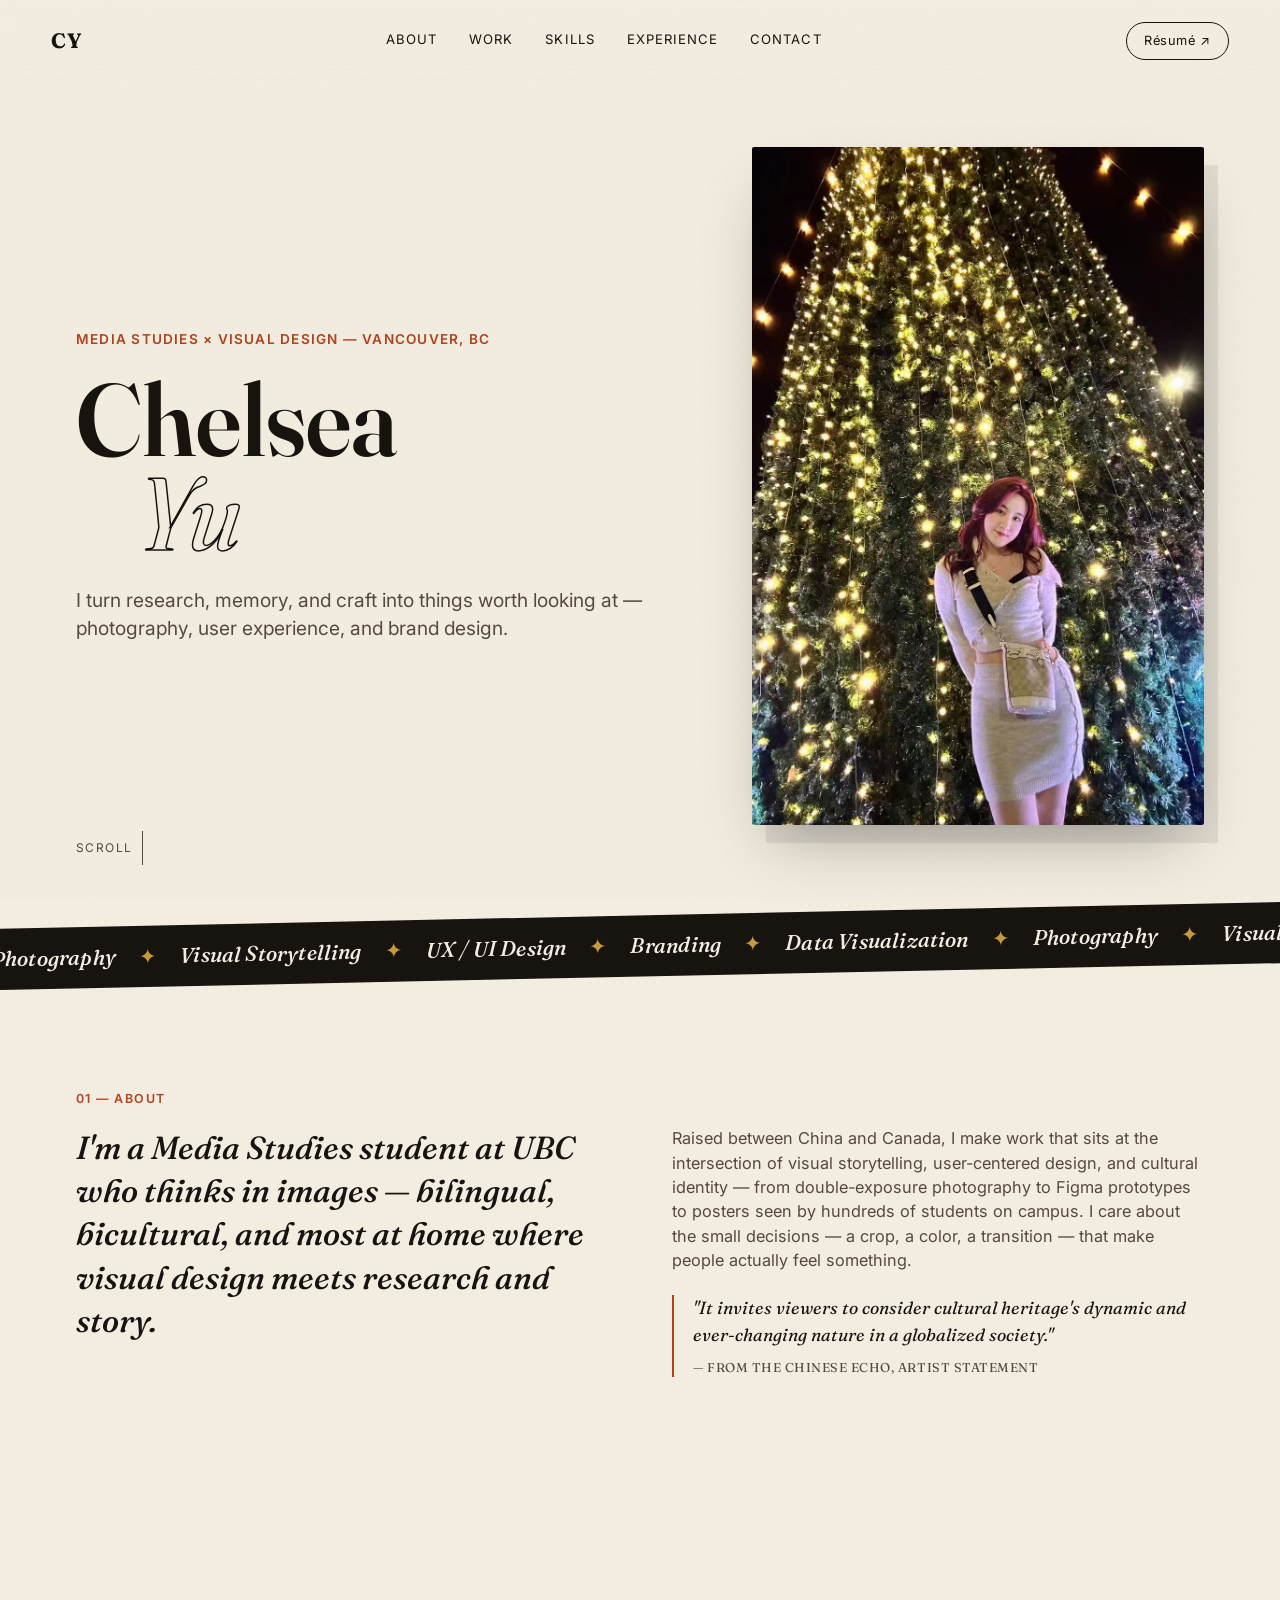
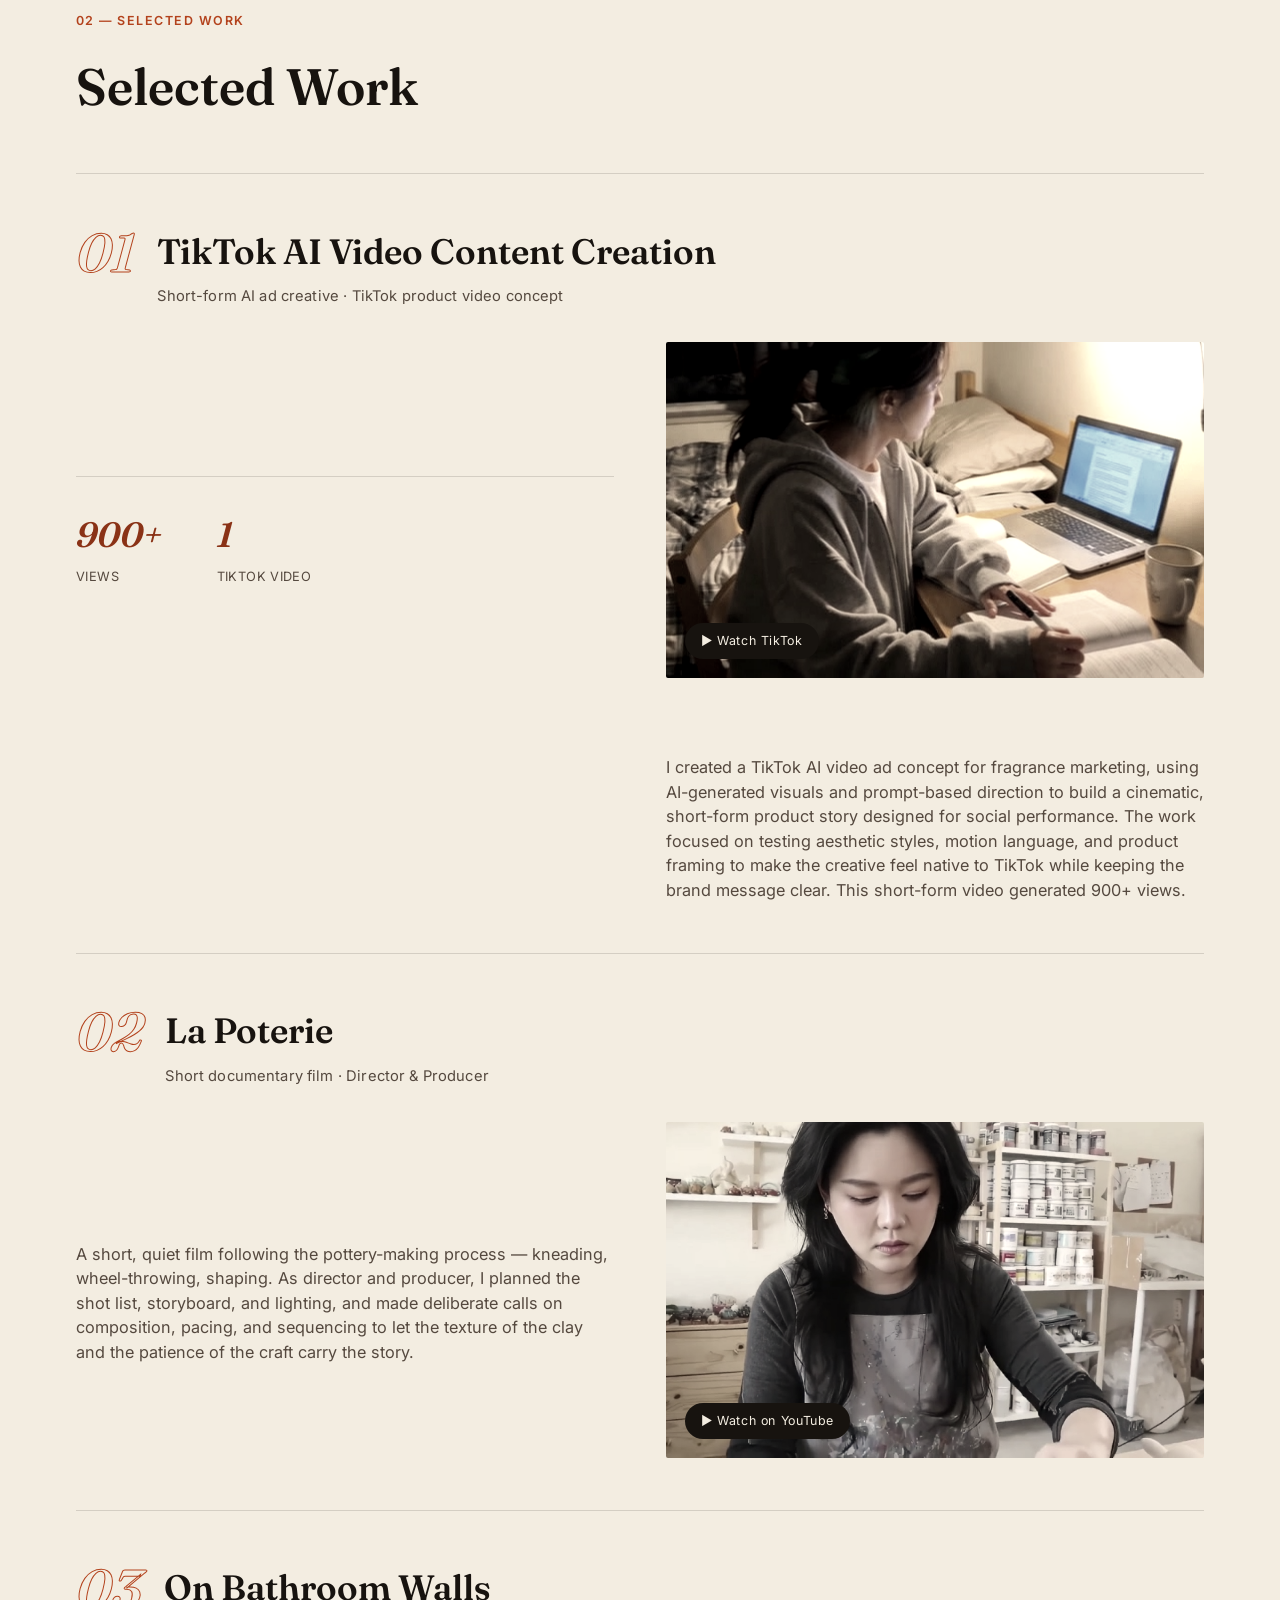
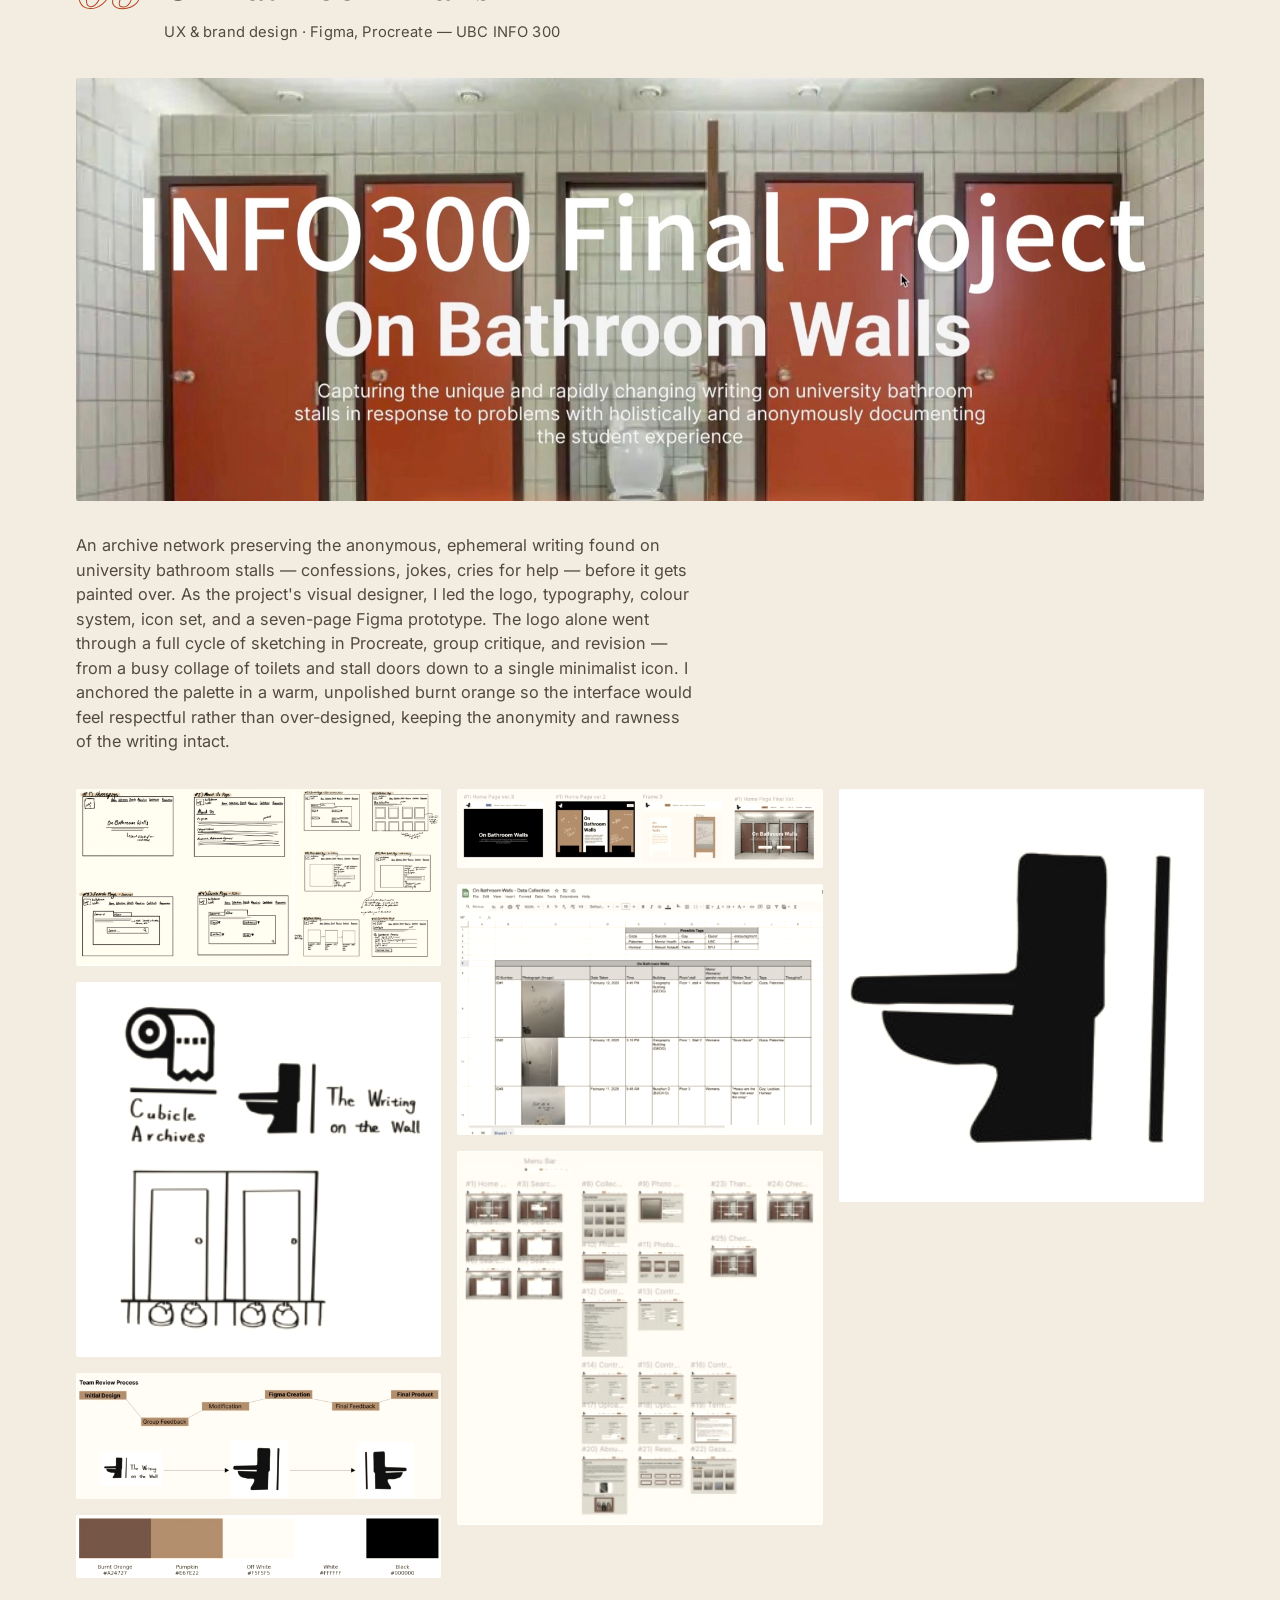
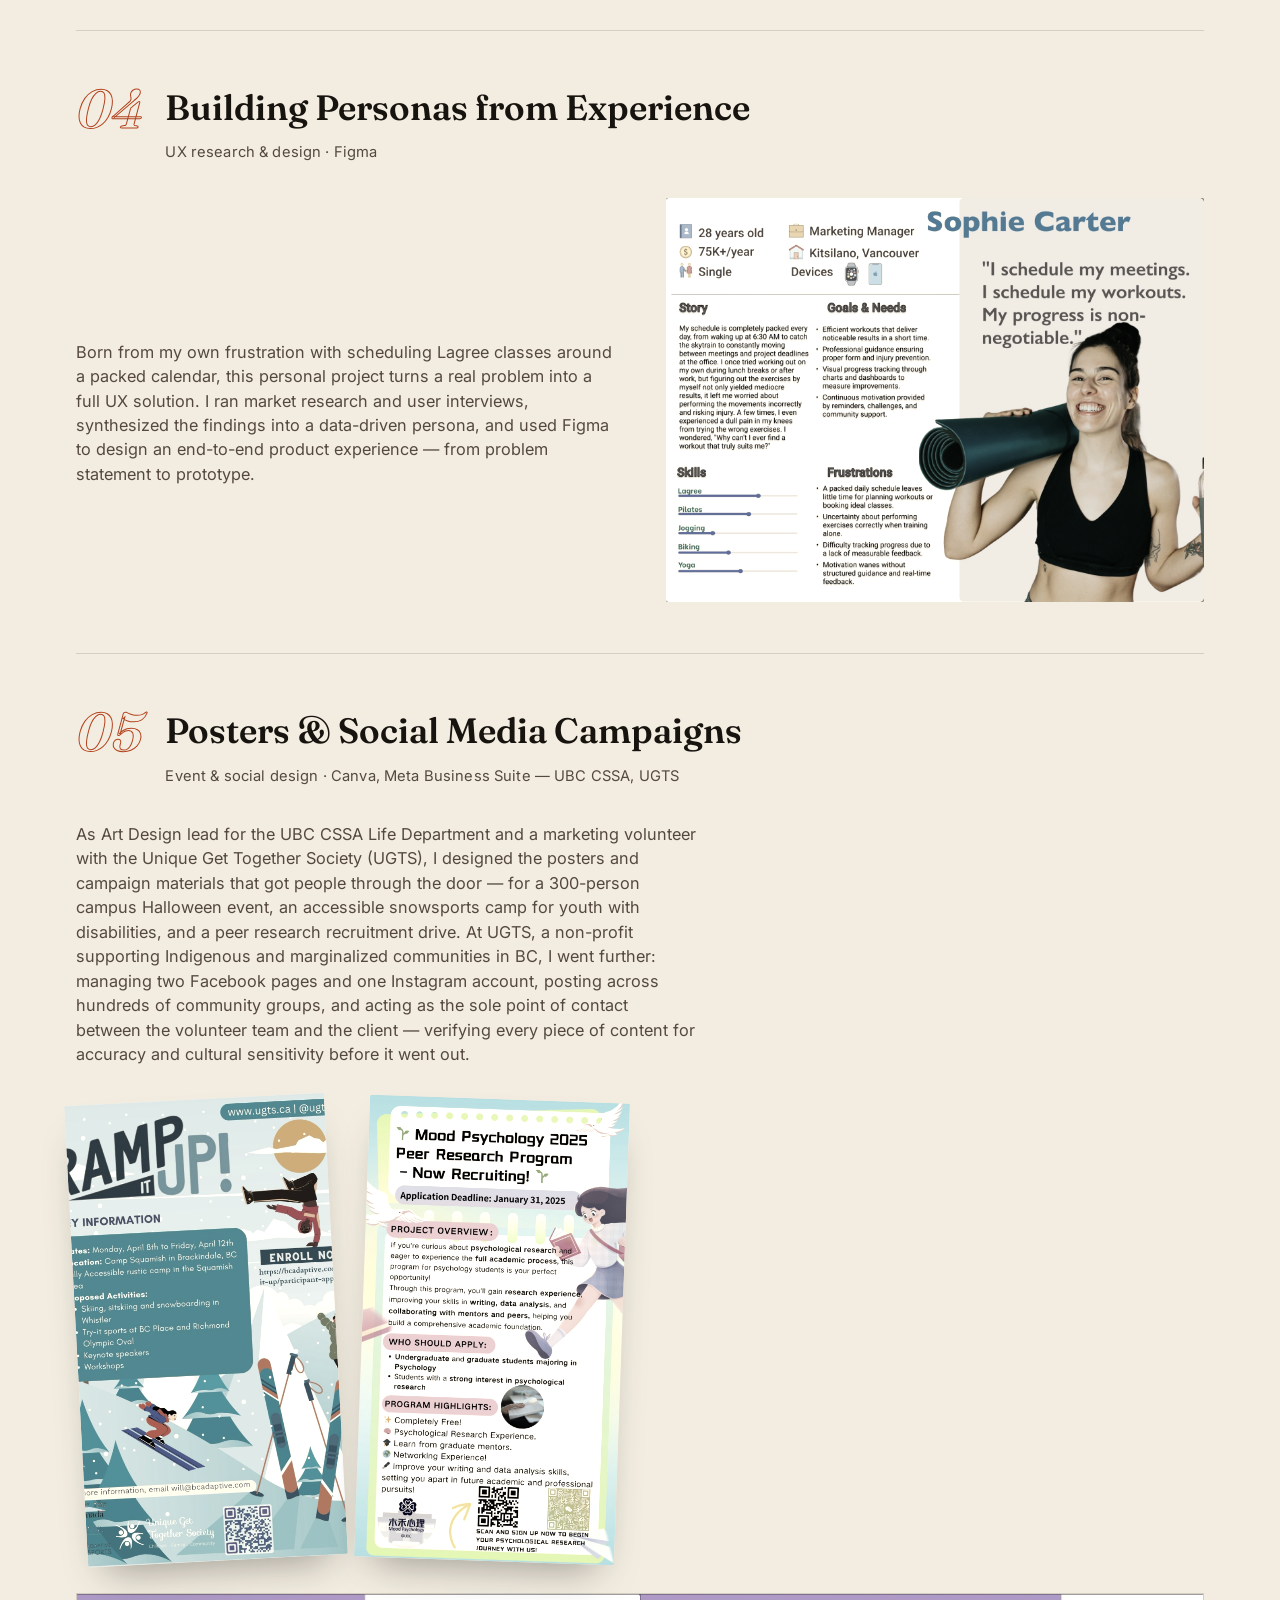
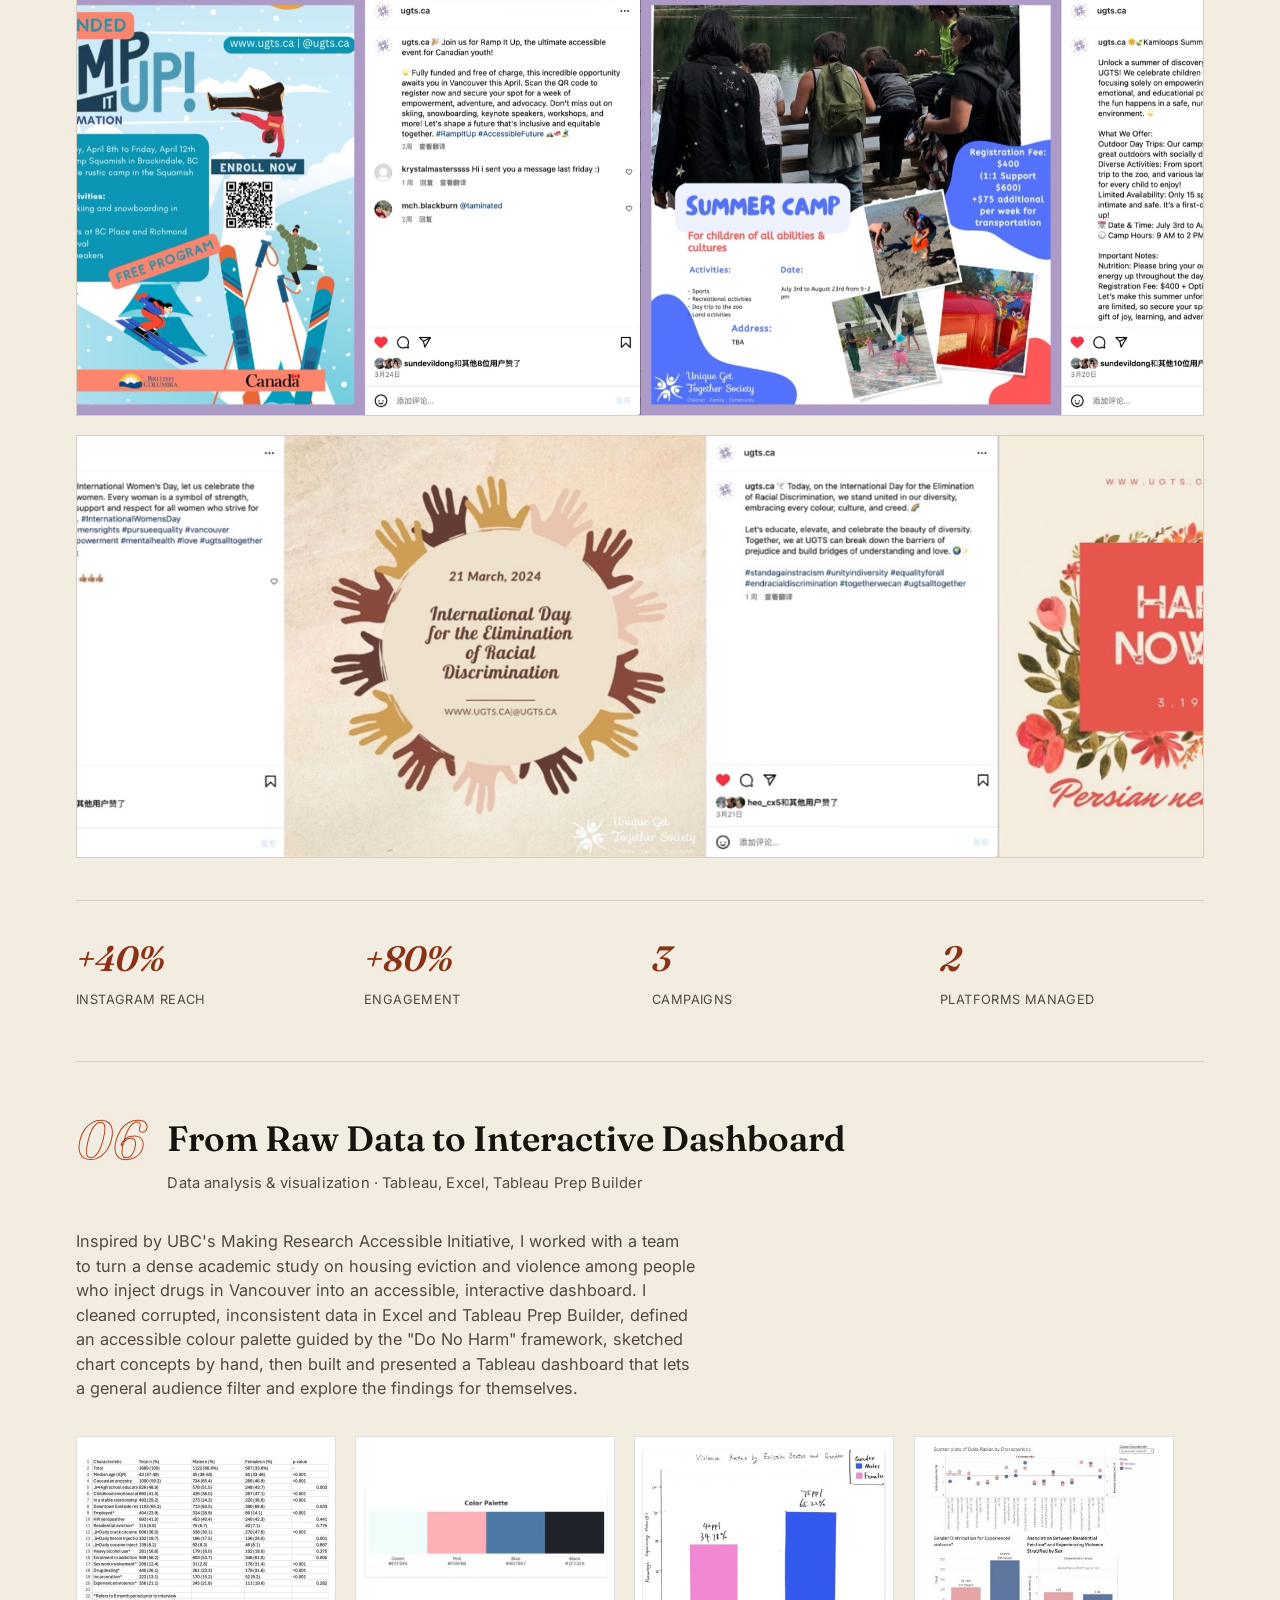
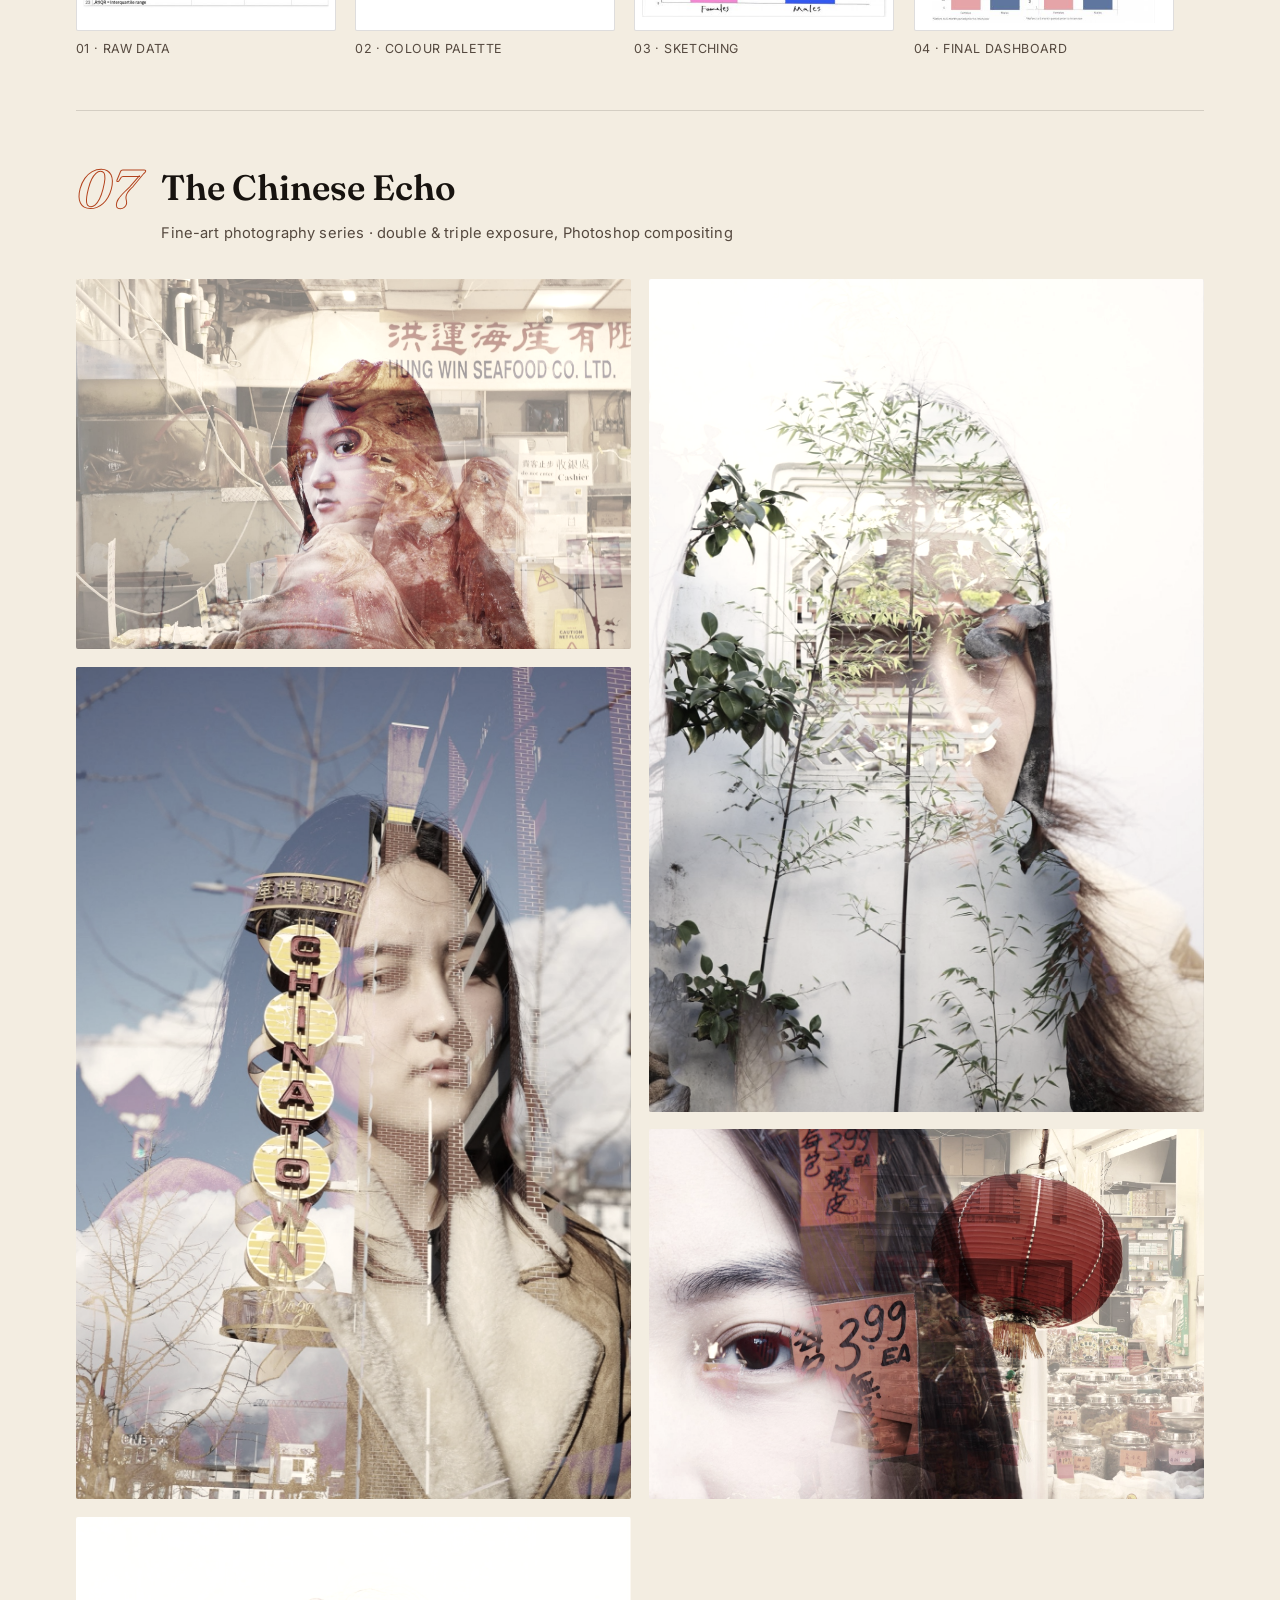
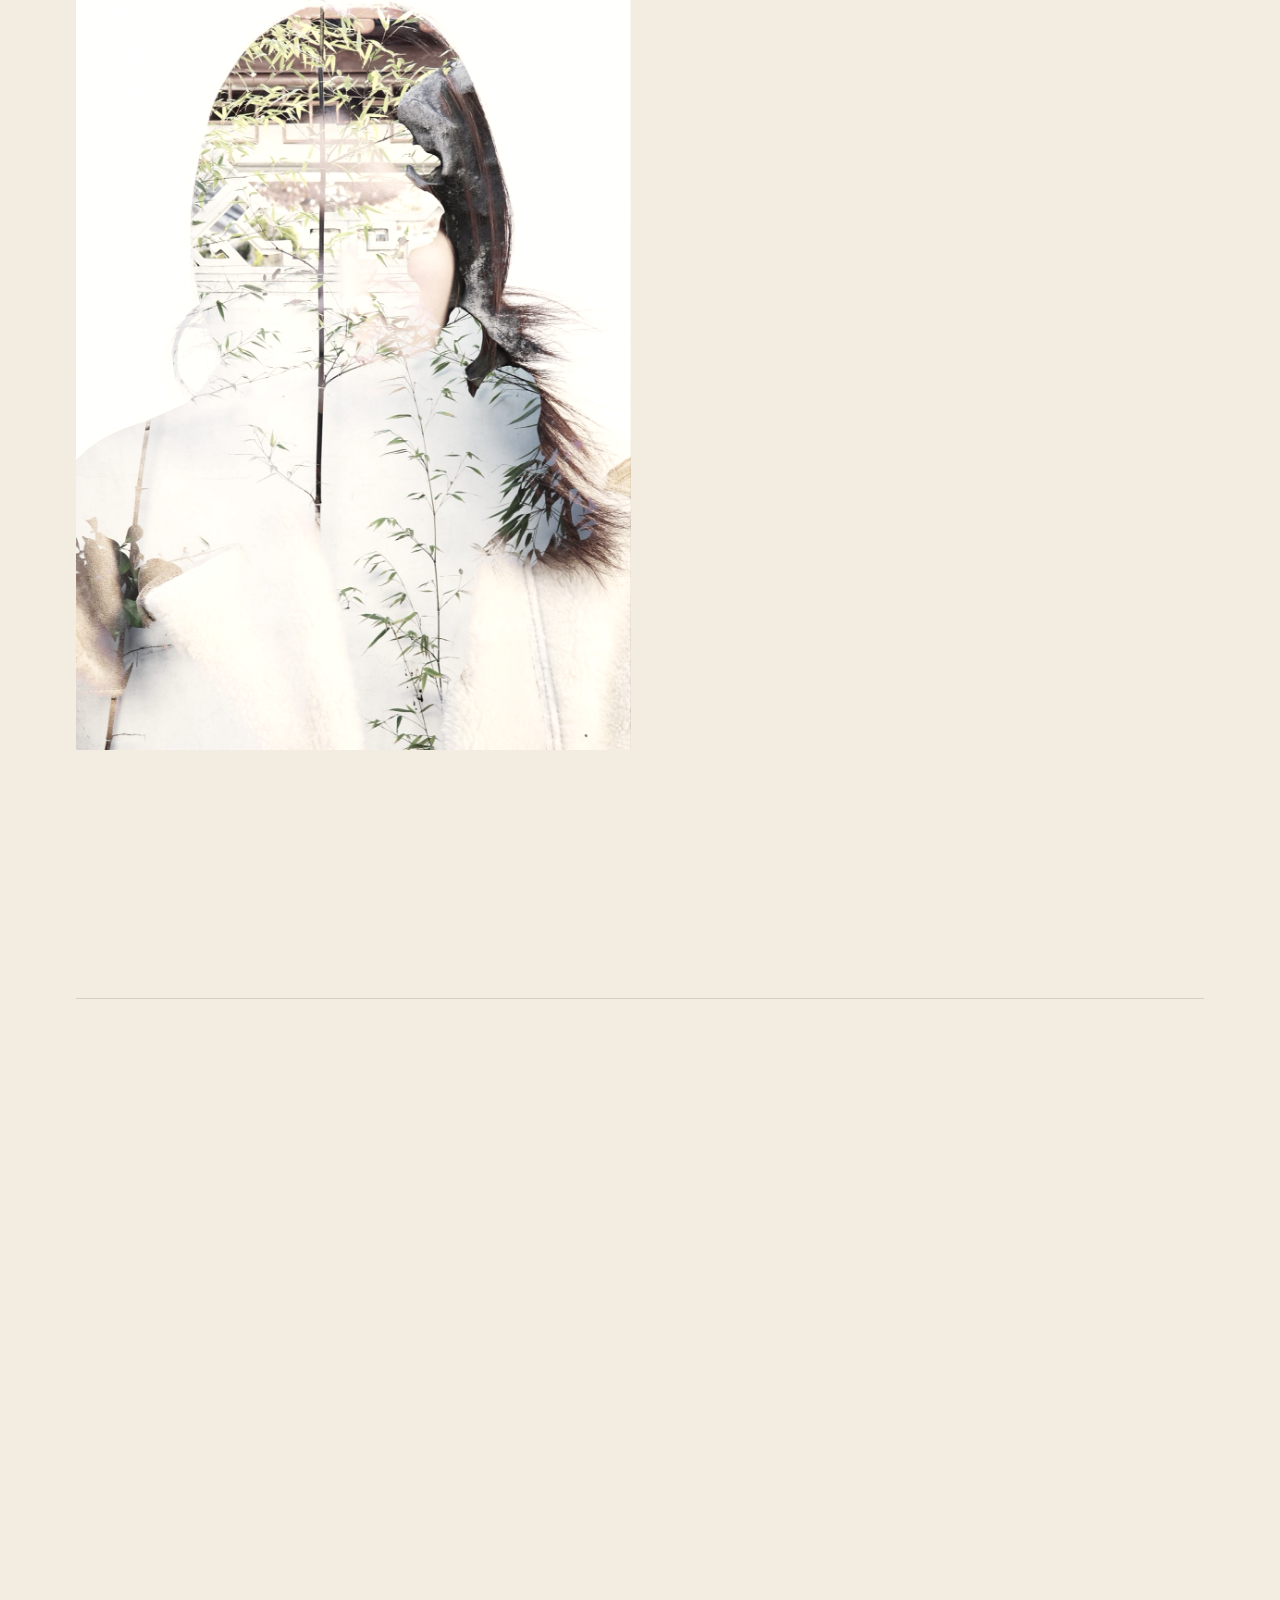
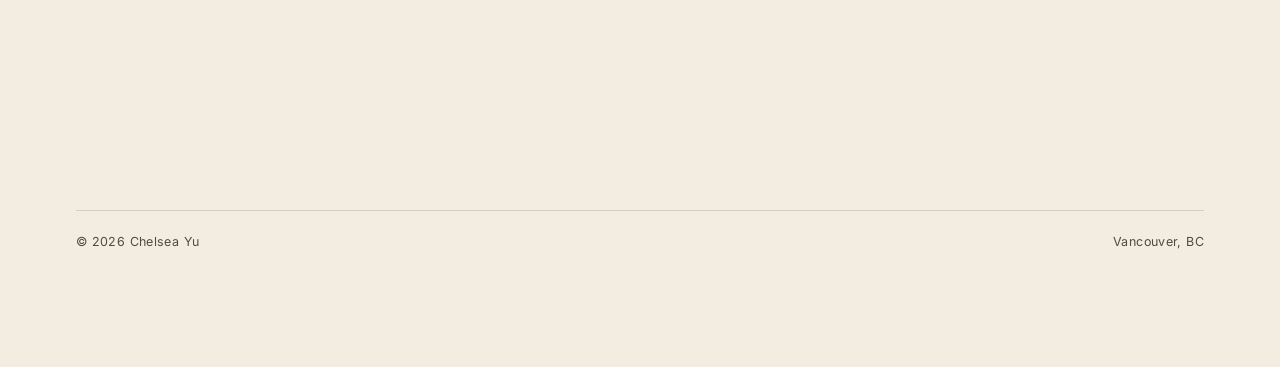
==== commit 2218a4a2: "Update portfolio with TikTok project and portrait hero" ====
--- a/index.html
+++ b/index.html
@@ -41,8 +41,7 @@
       <p class="hero__tagline reveal">I turn research, memory, and craft into things worth looking at —<br class="br-desktop"> photography, user experience, and brand design.</p>
     </div>
     <figure class="hero__image reveal">
-      <img src="assets/images/echo-03.jpg" alt="Double-exposure self-portrait fused with Vancouver Chinatown's gate signage, from the series The Chinese Echo">
-      <figcaption>The Chinese Echo, 2023 — double exposure, Vancouver Chinatown</figcaption>
+      <img src="32cc6bfba003fae97f15eeb2c1b797f0.jpg" alt="Portrait of Chelsea Yu standing in front of a Christmas tree lit with warm lights">
     </figure>
     <a class="hero__scroll" href="#about"><span>Scroll</span><i></i></a>
   </section>
@@ -72,6 +71,44 @@
     <article class="project project--alt">
       <div class="project__head reveal">
         <span class="project__index">01</span>
+        <div>
+          <h3>TikTok AI Video Content Creation</h3>
+          <p class="project__meta">Short-form AI ad creative · TikTok product video concept</p>
+        </div>
+      </div>
+      <div class="project__body project__body--split">
+        <a class="project__still reveal" href="https://vt.tiktok.com/ZSVpxuFtc/" target="_blank" rel="noopener">
+          <img src="assets/images/tiktok-ai-cover-clear.jpg" alt="Clear TikTok AI video cover for the fragrance product ad concept" loading="lazy">
+          <span class="project__play">▶ Watch TikTok</span>
+        </a>
+        <p class="project__desc reveal">I created a TikTok AI video ad concept for fragrance marketing, using AI-generated visuals and prompt-based direction to build a cinematic, short-form product story designed for social performance. The work focused on testing aesthetic styles, motion language, and product framing to make the creative feel native to TikTok while keeping the brand message clear. This short-form video generated 900+ views.</p>
+        <div class="stat-row reveal">
+          <div class="stat"><span class="stat__num">900+</span><span class="stat__label">Views</span></div>
+          <div class="stat"><span class="stat__num">1</span><span class="stat__label">TikTok video</span></div>
+        </div>
+      </div>
+    </article>
+
+    <article class="project project--alt">
+      <div class="project__head reveal">
+        <span class="project__index">02</span>
+        <div>
+          <h3>La Poterie</h3>
+          <p class="project__meta">Short documentary film · Director &amp; Producer</p>
+        </div>
+      </div>
+      <div class="project__body project__body--split">
+        <a class="project__still reveal" href="https://youtu.be/sPKGv2p5oa0" target="_blank" rel="noopener">
+          <img src="assets/images/poterie.jpg" alt="Still from La Poterie, a short film following the pottery-making process" loading="lazy">
+          <span class="project__play">▶ Watch on YouTube</span>
+        </a>
+        <p class="project__desc reveal">A short, quiet film following the pottery-making process — kneading, wheel-throwing, shaping. As director and producer, I planned the shot list, storyboard, and lighting, and made deliberate calls on composition, pacing, and sequencing to let the texture of the clay and the patience of the craft carry the story.</p>
+      </div>
+    </article>
+
+    <article class="project project--alt">
+      <div class="project__head reveal">
+        <span class="project__index">03</span>
         <div>
           <h3>On Bathroom Walls</h3>
           <p class="project__meta">UX &amp; brand design · Figma, Procreate — UBC INFO 300</p>
@@ -97,7 +134,7 @@
 
     <article class="project">
       <div class="project__head reveal">
-        <span class="project__index">02</span>
+        <span class="project__index">04</span>
         <div>
           <h3>Building Personas from Experience</h3>
           <p class="project__meta">UX research &amp; design · Figma</p>
@@ -111,7 +148,7 @@
 
     <article class="project project--alt">
       <div class="project__head reveal">
-        <span class="project__index">03</span>
+        <span class="project__index">05</span>
         <div>
           <h3>Posters &amp; Social Media Campaigns</h3>
           <p class="project__meta">Event &amp; social design · Canva, Meta Business Suite — UBC CSSA, UGTS</p>
@@ -128,17 +165,17 @@
           <img src="assets/images/ugts-posts-2.jpg" alt="Published Instagram posts: Happy Women's Day, International Day for the Elimination of Racial Discrimination, and Happy Nowruz graphics" loading="lazy">
         </div>
         <div class="stat-row reveal">
-          <div class="stat"><span class="stat__num">+94.7%</span><span class="stat__label">Instagram reach</span></div>
-          <div class="stat"><span class="stat__num">+240%</span><span class="stat__label">Accounts engaged</span></div>
-          <div class="stat"><span class="stat__num">+684.9%</span><span class="stat__label">Facebook people reached</span></div>
-          <div class="stat"><span class="stat__num">938</span><span class="stat__label">Followers grown</span></div>
+          <div class="stat"><span class="stat__num">+40%</span><span class="stat__label">Instagram reach</span></div>
+          <div class="stat"><span class="stat__num">+80%</span><span class="stat__label">Engagement</span></div>
+          <div class="stat"><span class="stat__num">3</span><span class="stat__label">Campaigns</span></div>
+          <div class="stat"><span class="stat__num">2</span><span class="stat__label">Platforms managed</span></div>
         </div>
       </div>
     </article>
 
     <article class="project">
       <div class="project__head reveal">
-        <span class="project__index">04</span>
+        <span class="project__index">06</span>
         <div>
           <h3>From Raw Data to Interactive Dashboard</h3>
           <p class="project__meta">Data analysis &amp; visualization · Tableau, Excel, Tableau Prep Builder</p>
@@ -157,7 +194,7 @@
 
     <article class="project project--alt">
       <div class="project__head reveal">
-        <span class="project__index">05</span>
+        <span class="project__index">07</span>
         <div>
           <h3>The Chinese Echo</h3>
           <p class="project__meta">Fine-art photography series · double &amp; triple exposure, Photoshop compositing</p>
@@ -172,44 +209,6 @@
           <img src="assets/images/echo-02.jpg" alt="Double exposure close-up eye with a red lantern and herbal shop shelves" loading="lazy">
         </div>
         <p class="project__desc reveal">A personal photography series exploring the layered identity of Vancouver's Chinatown — and my own. Having grown up between China and Canada, I used double- and triple-exposure techniques to fuse self-portraits with the textures of the neighbourhood: a seafood market, an herbal shop, a Suzhou-style garden, the glow of the Chinatown gate. The result is a set of images about nostalgia, hybridity, and what gets lost and gained in translation between cultures.</p>
-      </div>
-    </article>
-
-    <article class="project project--alt">
-      <div class="project__head reveal">
-        <span class="project__index">06</span>
-        <div>
-          <h3>La Poterie</h3>
-          <p class="project__meta">Short documentary film · Director &amp; Producer</p>
-        </div>
-      </div>
-      <div class="project__body project__body--split">
-        <a class="project__still reveal" href="https://youtu.be/sPKGv2p5oa0" target="_blank" rel="noopener">
-          <img src="assets/images/poterie.jpg" alt="Still from La Poterie, a short film following the pottery-making process" loading="lazy">
-          <span class="project__play">▶ Watch on YouTube</span>
-        </a>
-        <p class="project__desc reveal">A short, quiet film following the pottery-making process — kneading, wheel-throwing, shaping. As director and producer, I planned the shot list, storyboard, and lighting, and made deliberate calls on composition, pacing, and sequencing to let the texture of the clay and the patience of the craft carry the story.</p>
-      </div>
-    </article>
-
-    <article class="project project--alt">
-      <div class="project__head reveal">
-        <span class="project__index">07</span>
-        <div>
-          <h3>The Ride</h3>
-          <p class="project__meta">Glitch art &amp; appropriation — VISA 210</p>
-        </div>
-      </div>
-      <div class="project__body">
-        <div class="gallery-grid reveal">
-          <img src="assets/images/ride-01.jpg" alt="Halftone mosaic portrait of a roller coaster rider with the text 'always catch the best pose'" loading="lazy">
-          <img src="assets/images/ride-02.jpg" alt="Pixelated group of roller coaster riders screaming, overlaid with the text 'pay to get the original'" loading="lazy">
-          <img src="assets/images/ride-03.jpg" alt="RGB-glitched roller coaster ascent with the text 'pay to get your face back'" loading="lazy">
-          <img src="assets/images/ride-04.jpg" alt="Glitched Disneyland ride descent overlaid with repeated 'watermark' text" loading="lazy">
-          <img src="assets/images/ride-05.jpg" alt="Neon, UV-lit roller coaster photo overlaid with the text '$20 per shot'" loading="lazy">
-          <img src="assets/images/ride-06.jpg" alt="Halftone mosaic of riders throwing snacks, overlaid with the text 'pay to get the original'" loading="lazy">
-        </div>
-        <p class="project__desc reveal">A series exploring the commodification of emotion through theme park ride photography — the candid, involuntary expressions riders make mid-drop, sold back to them minutes later. Using mosaic, RGB channel glitching, and silkscreen-style watermarks ("PAY TO GET THE ORIGINAL," "$20 per shot"), I treat the images the way the park treats the riders: a private, uncontrollable moment turned into inventory. It's a study of what happens when an emotion becomes a product — and a quiet parallel to how we do the same thing, voluntarily, every time we post.</p>
       </div>
     </article>
 
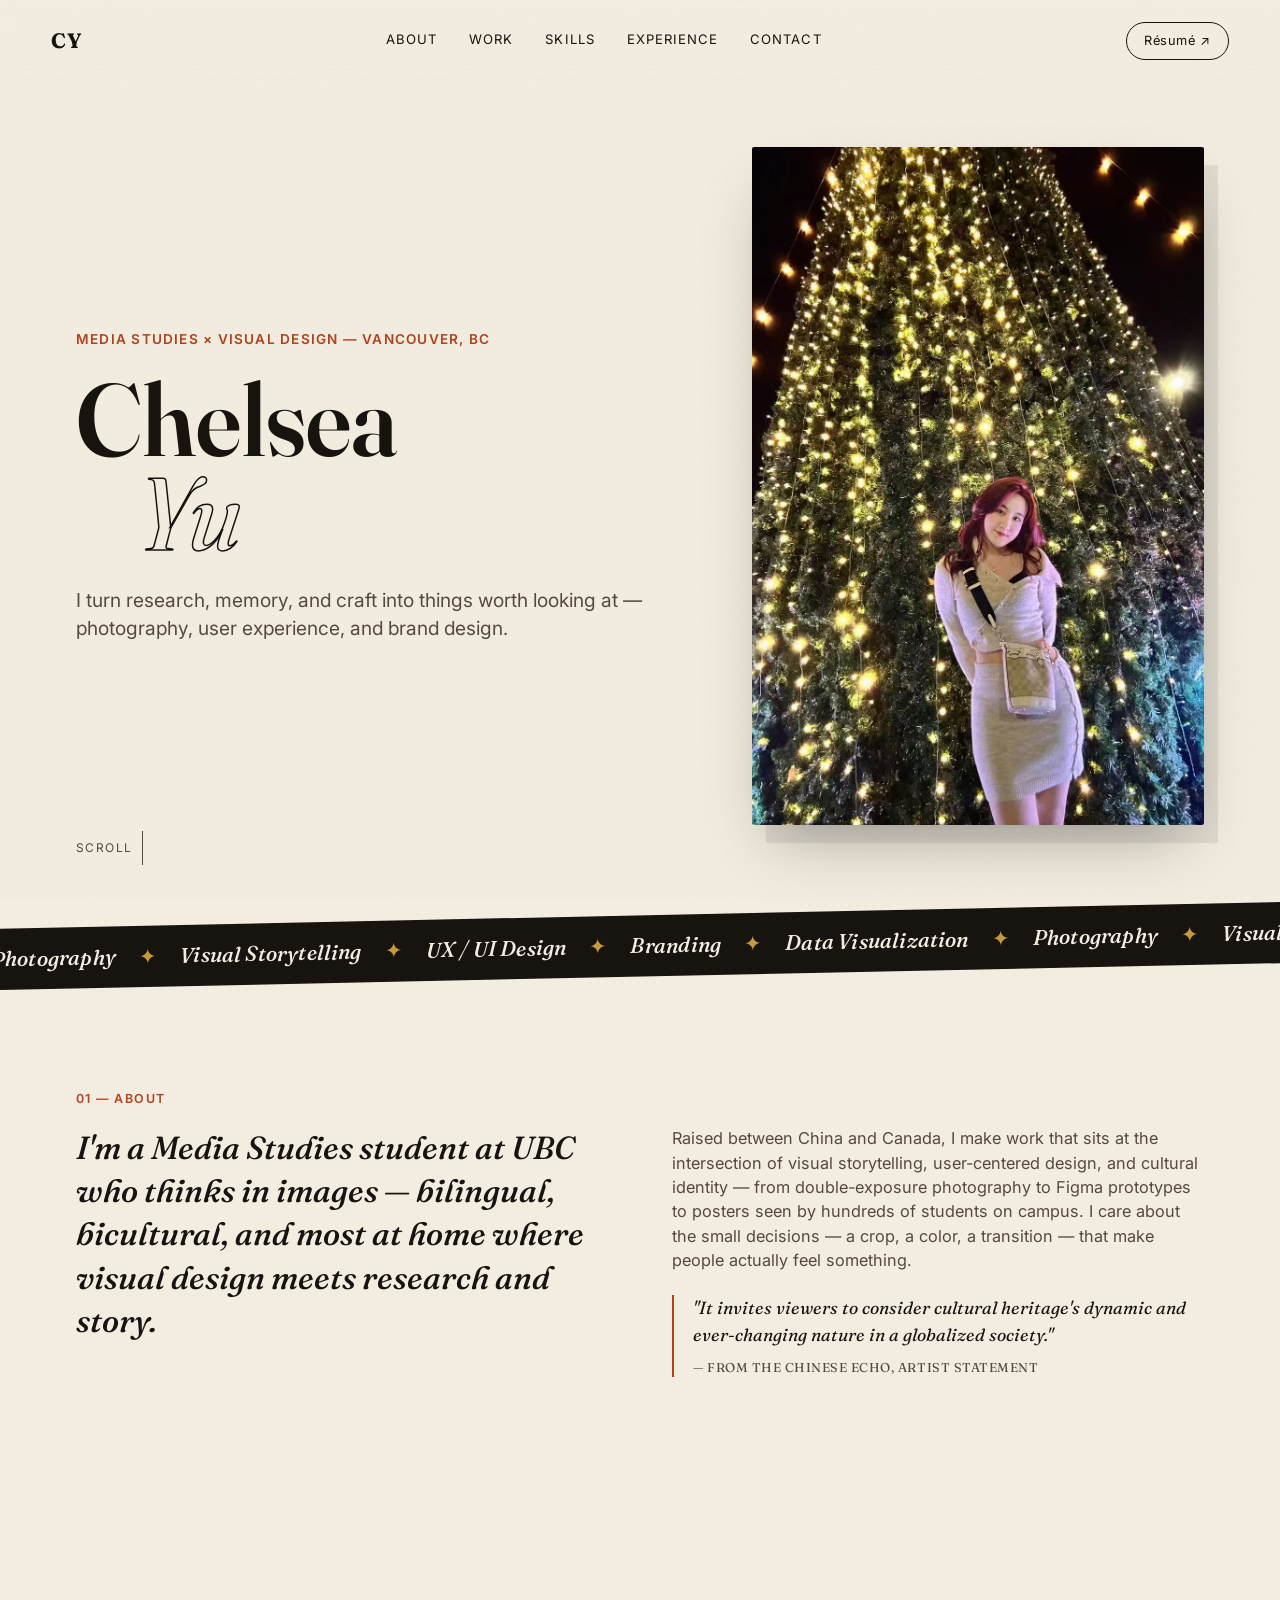
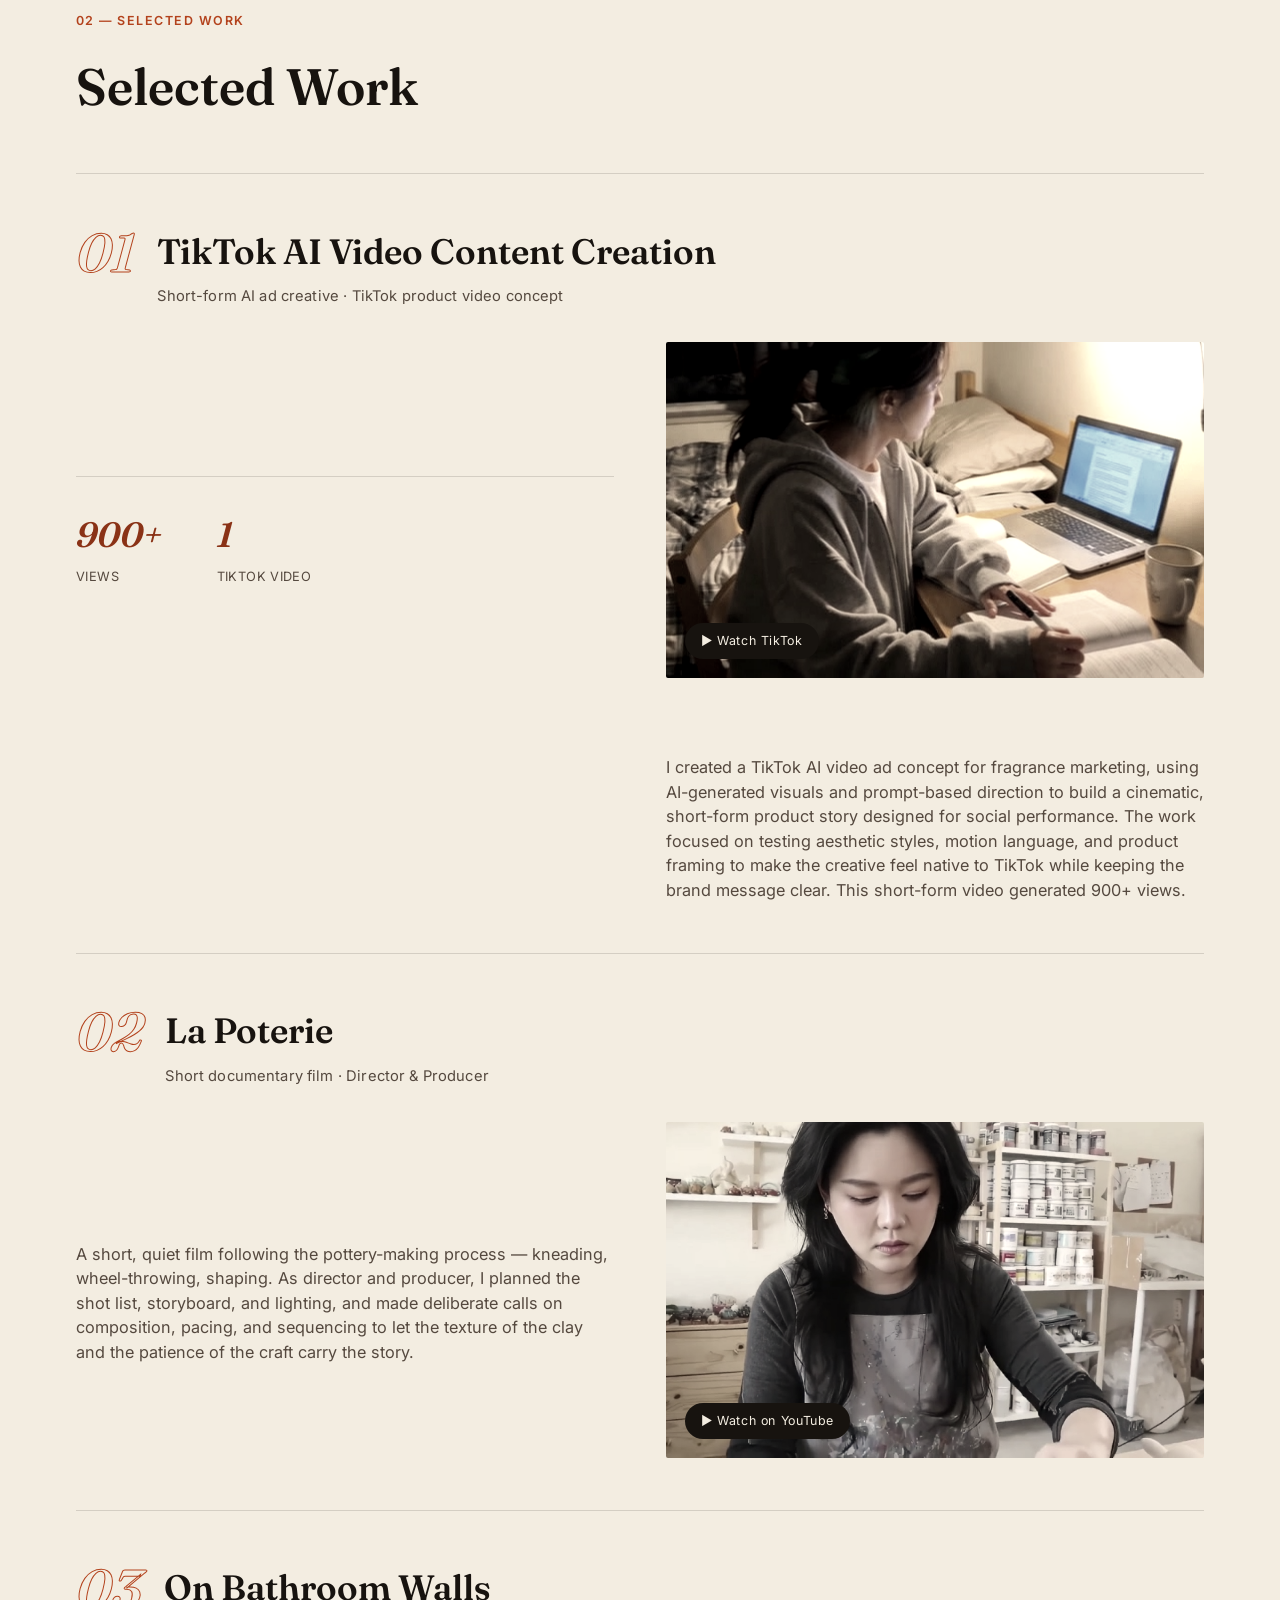
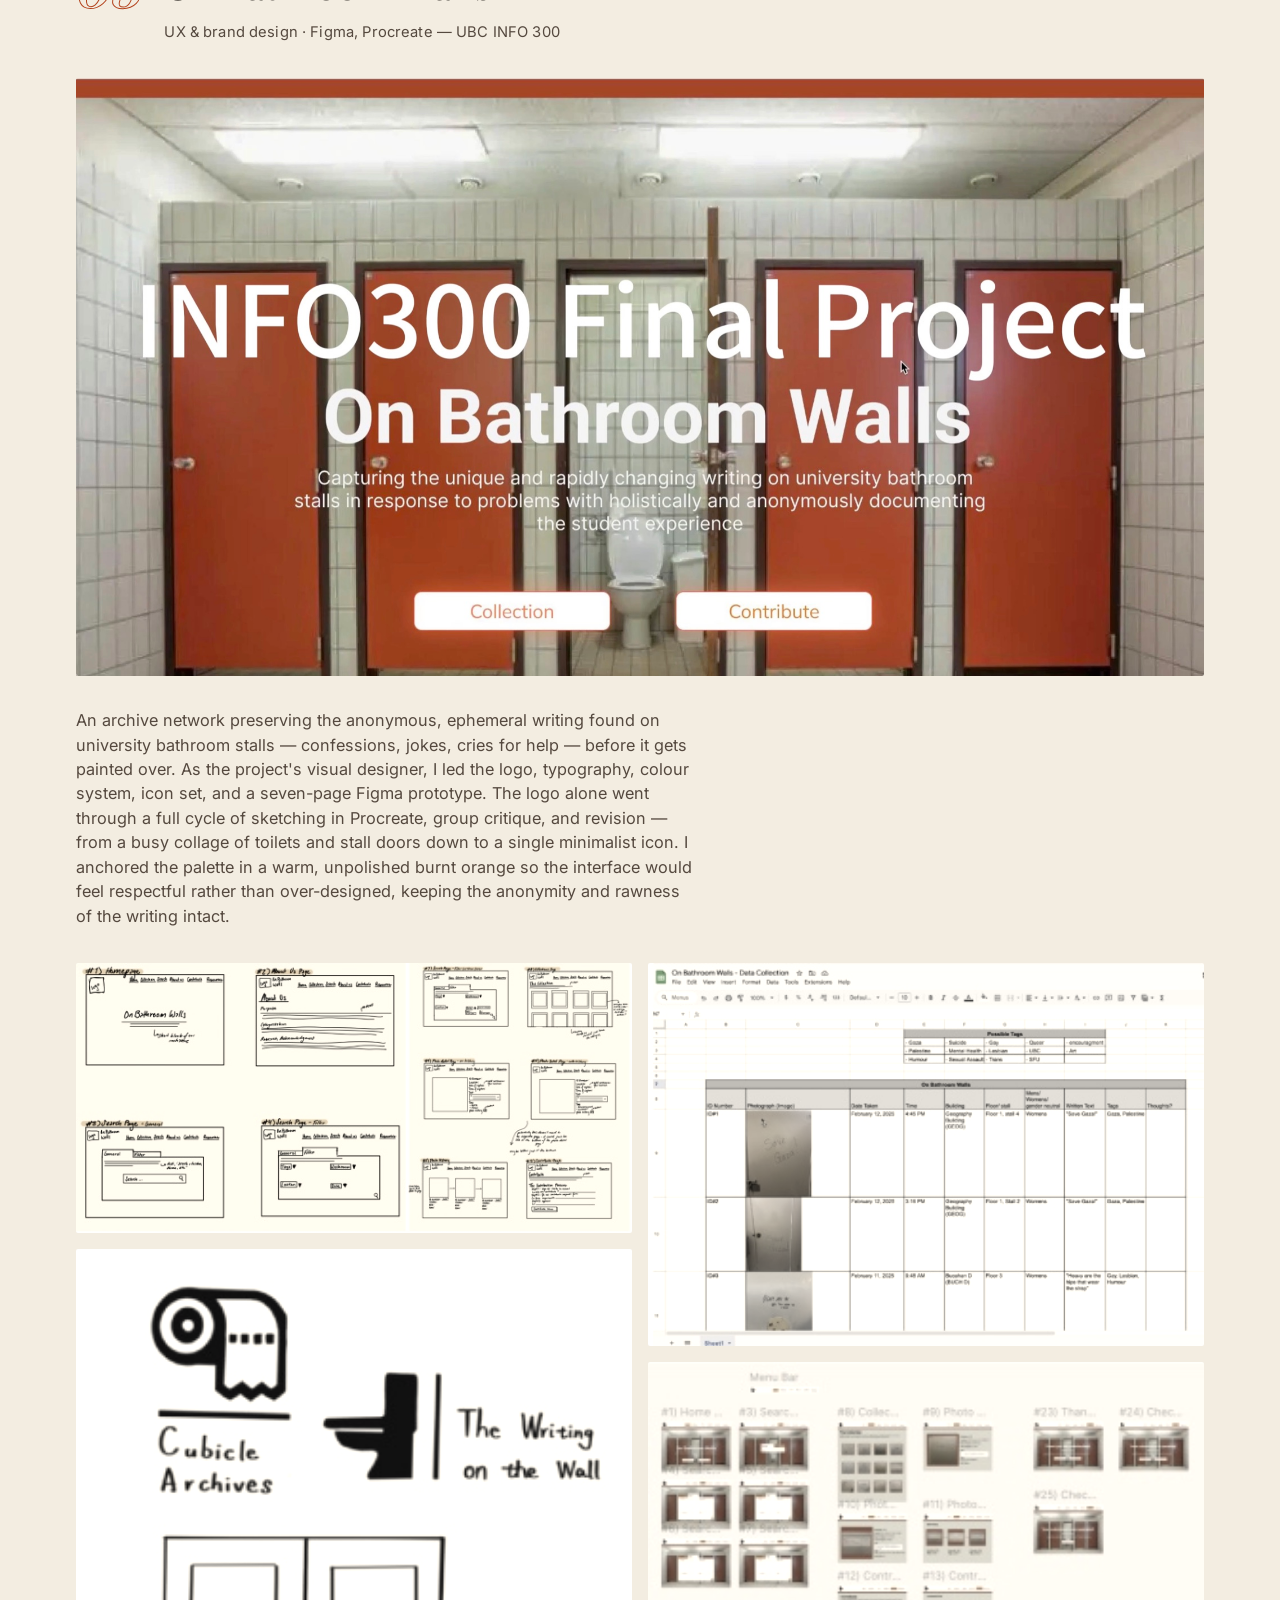
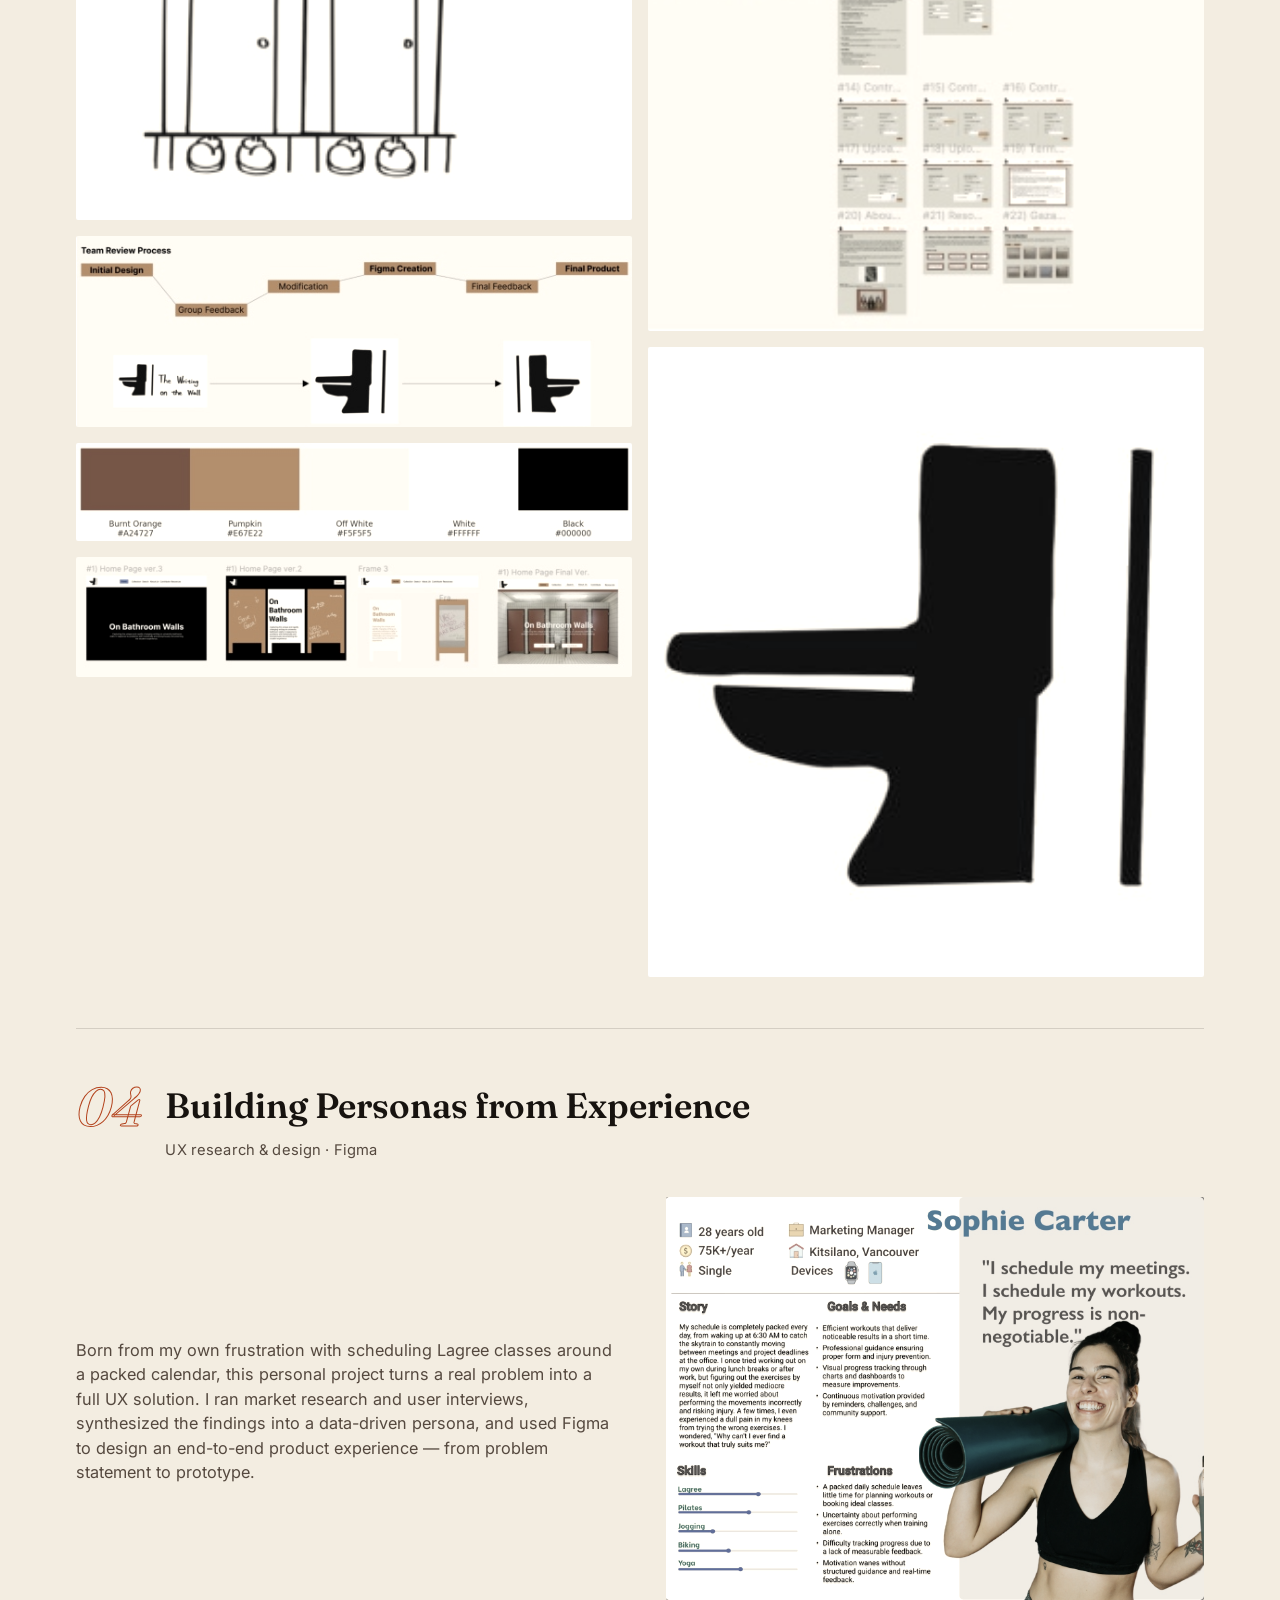
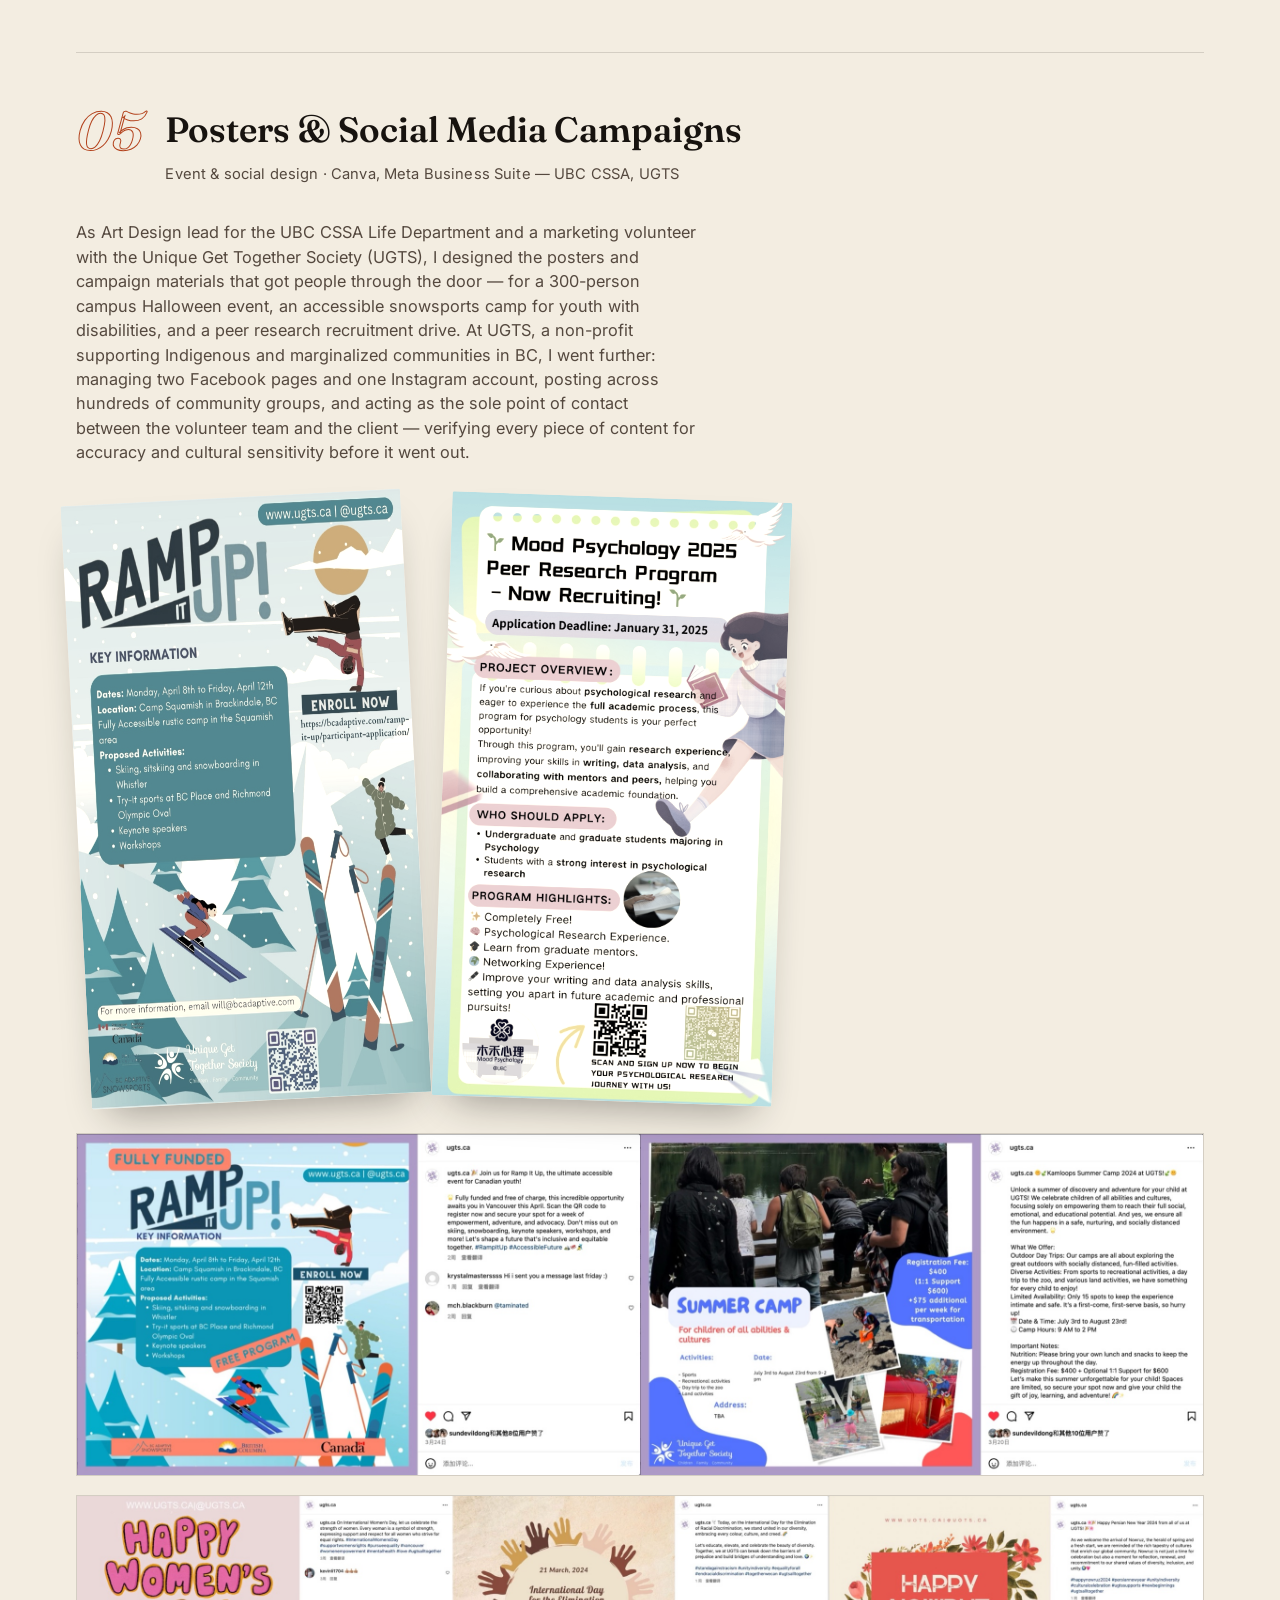
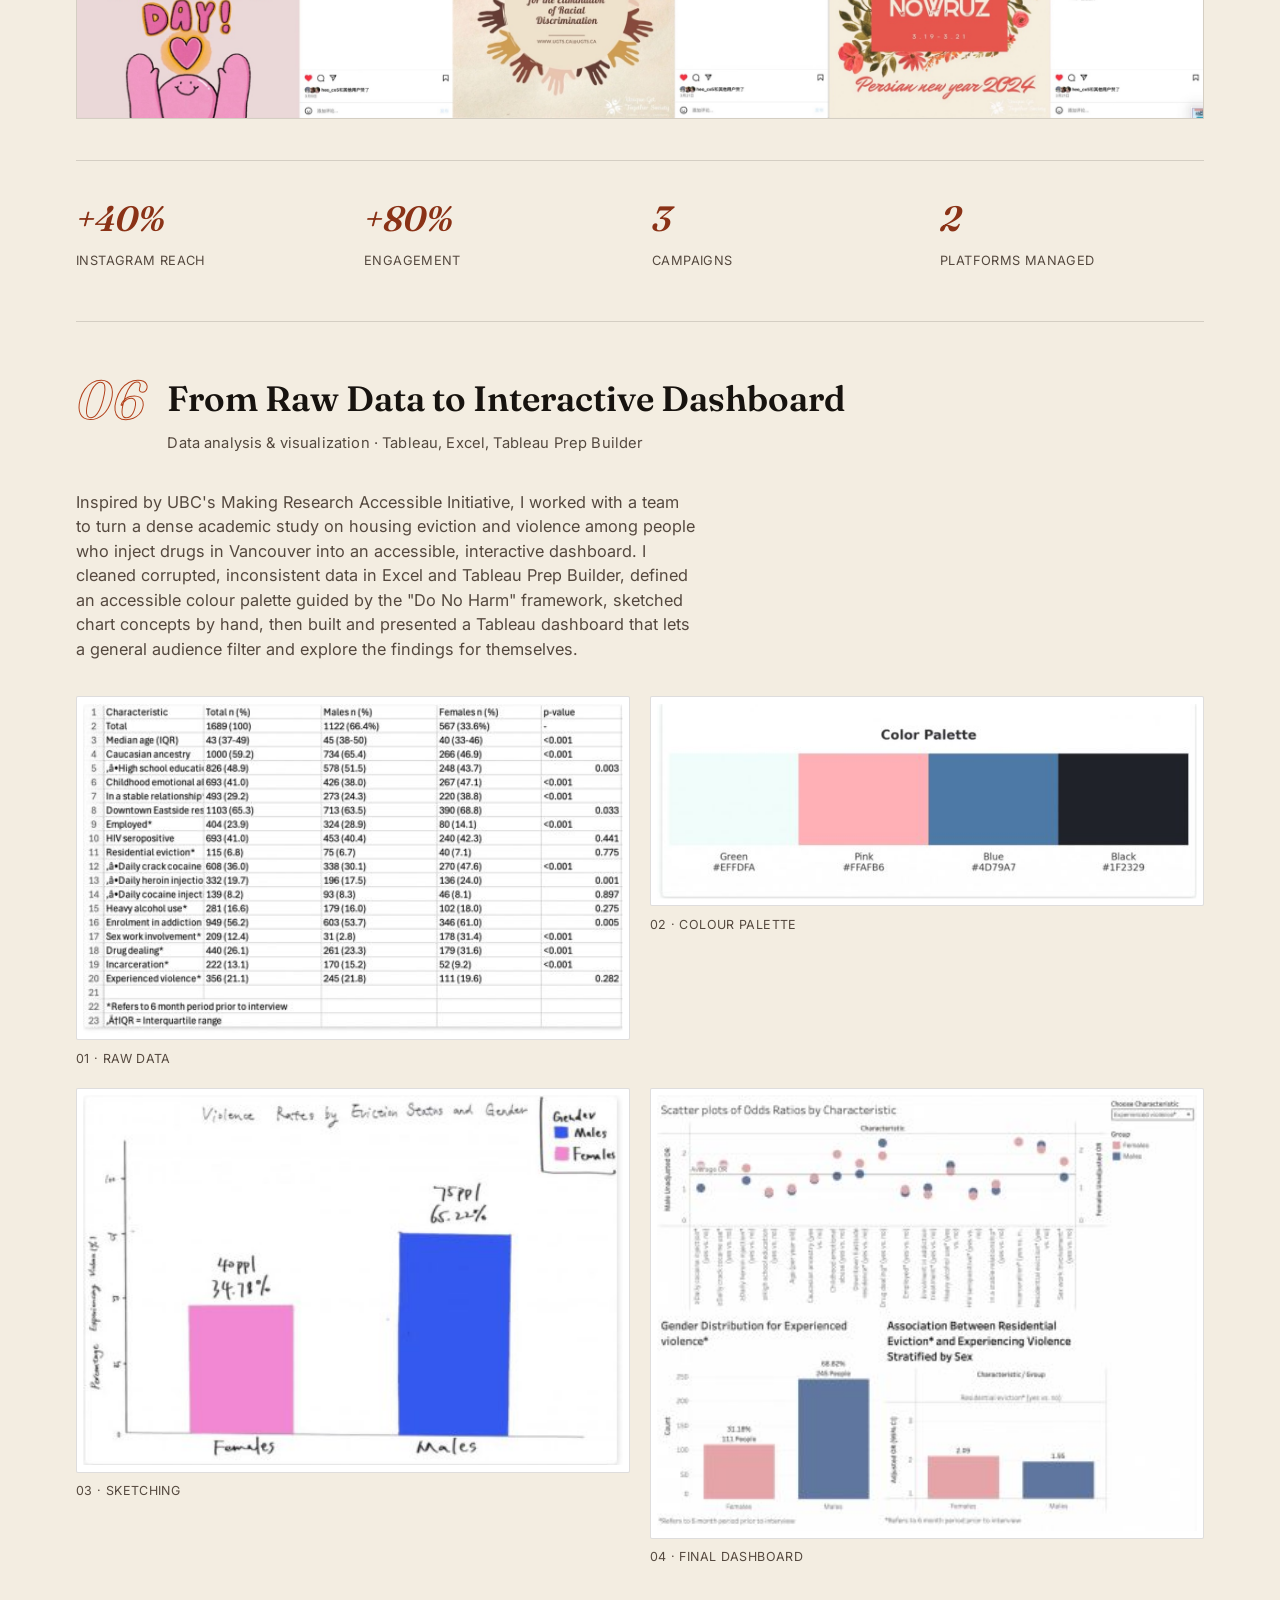
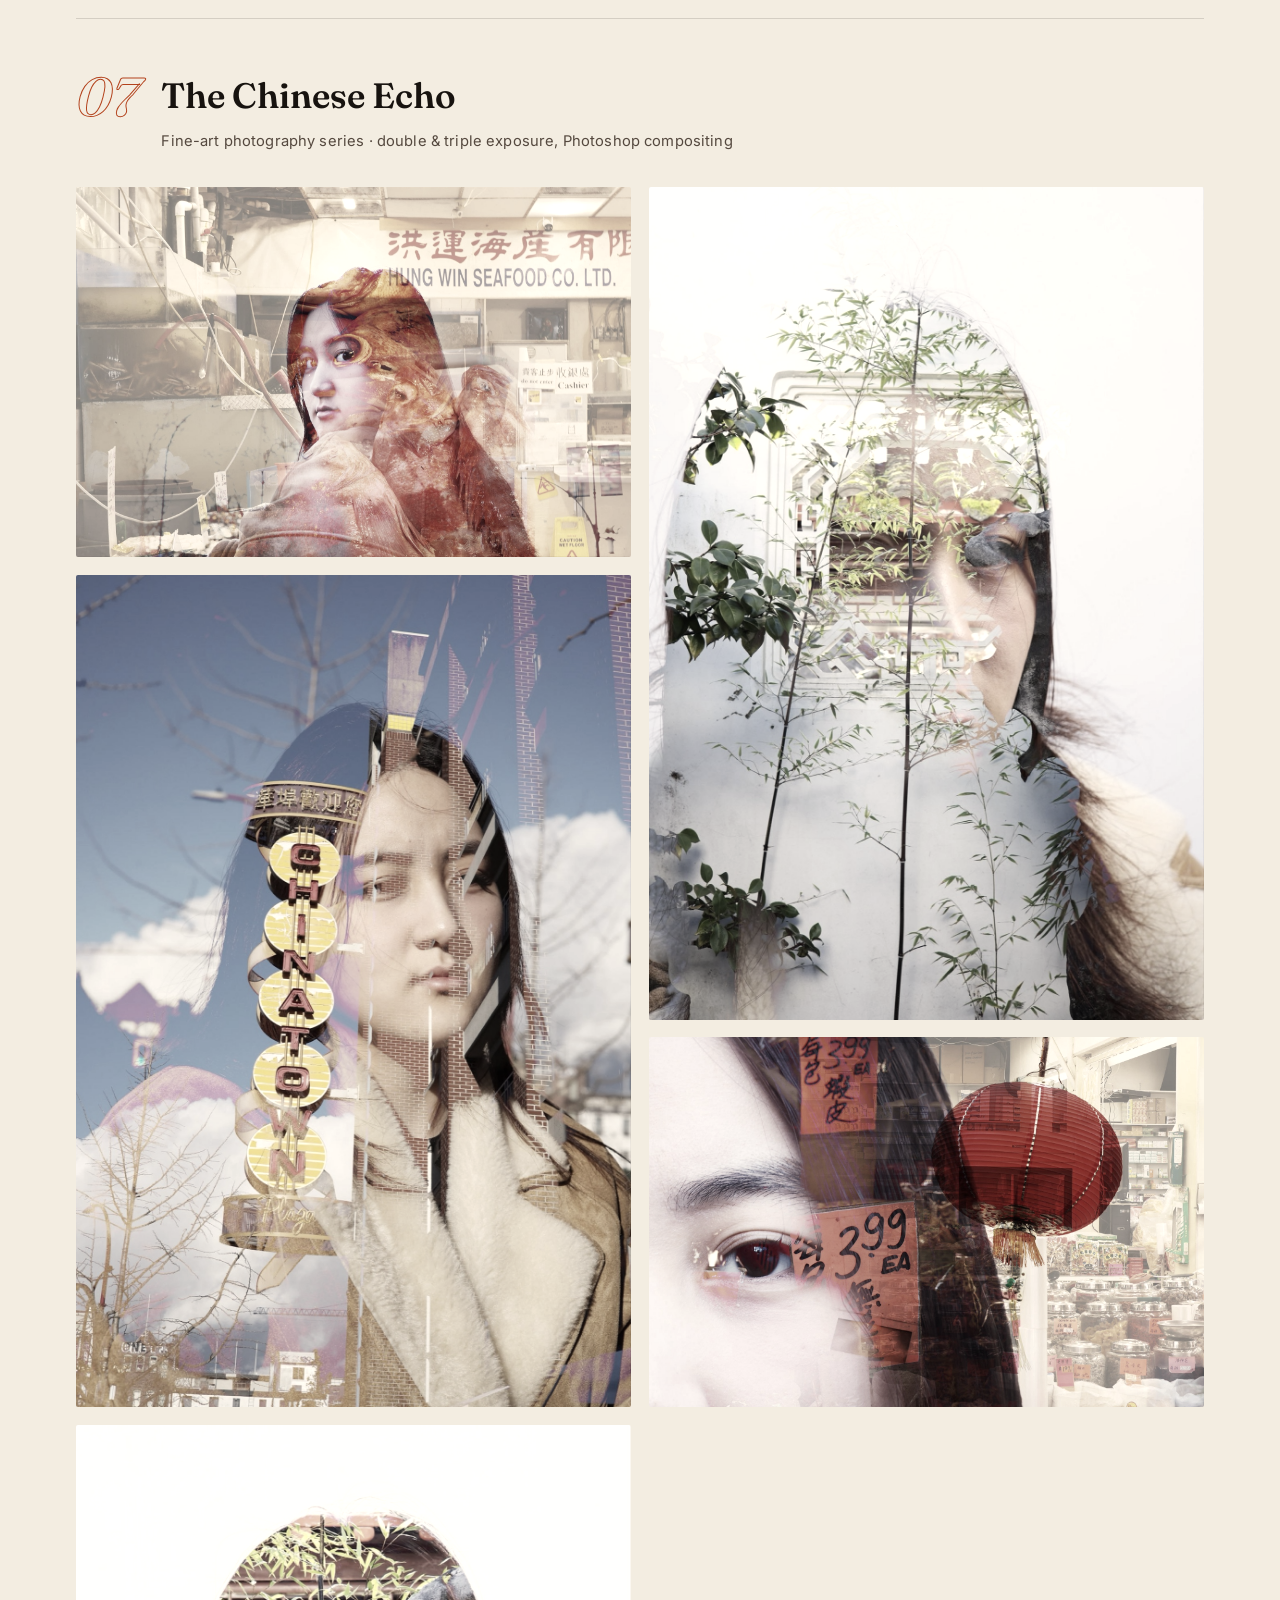
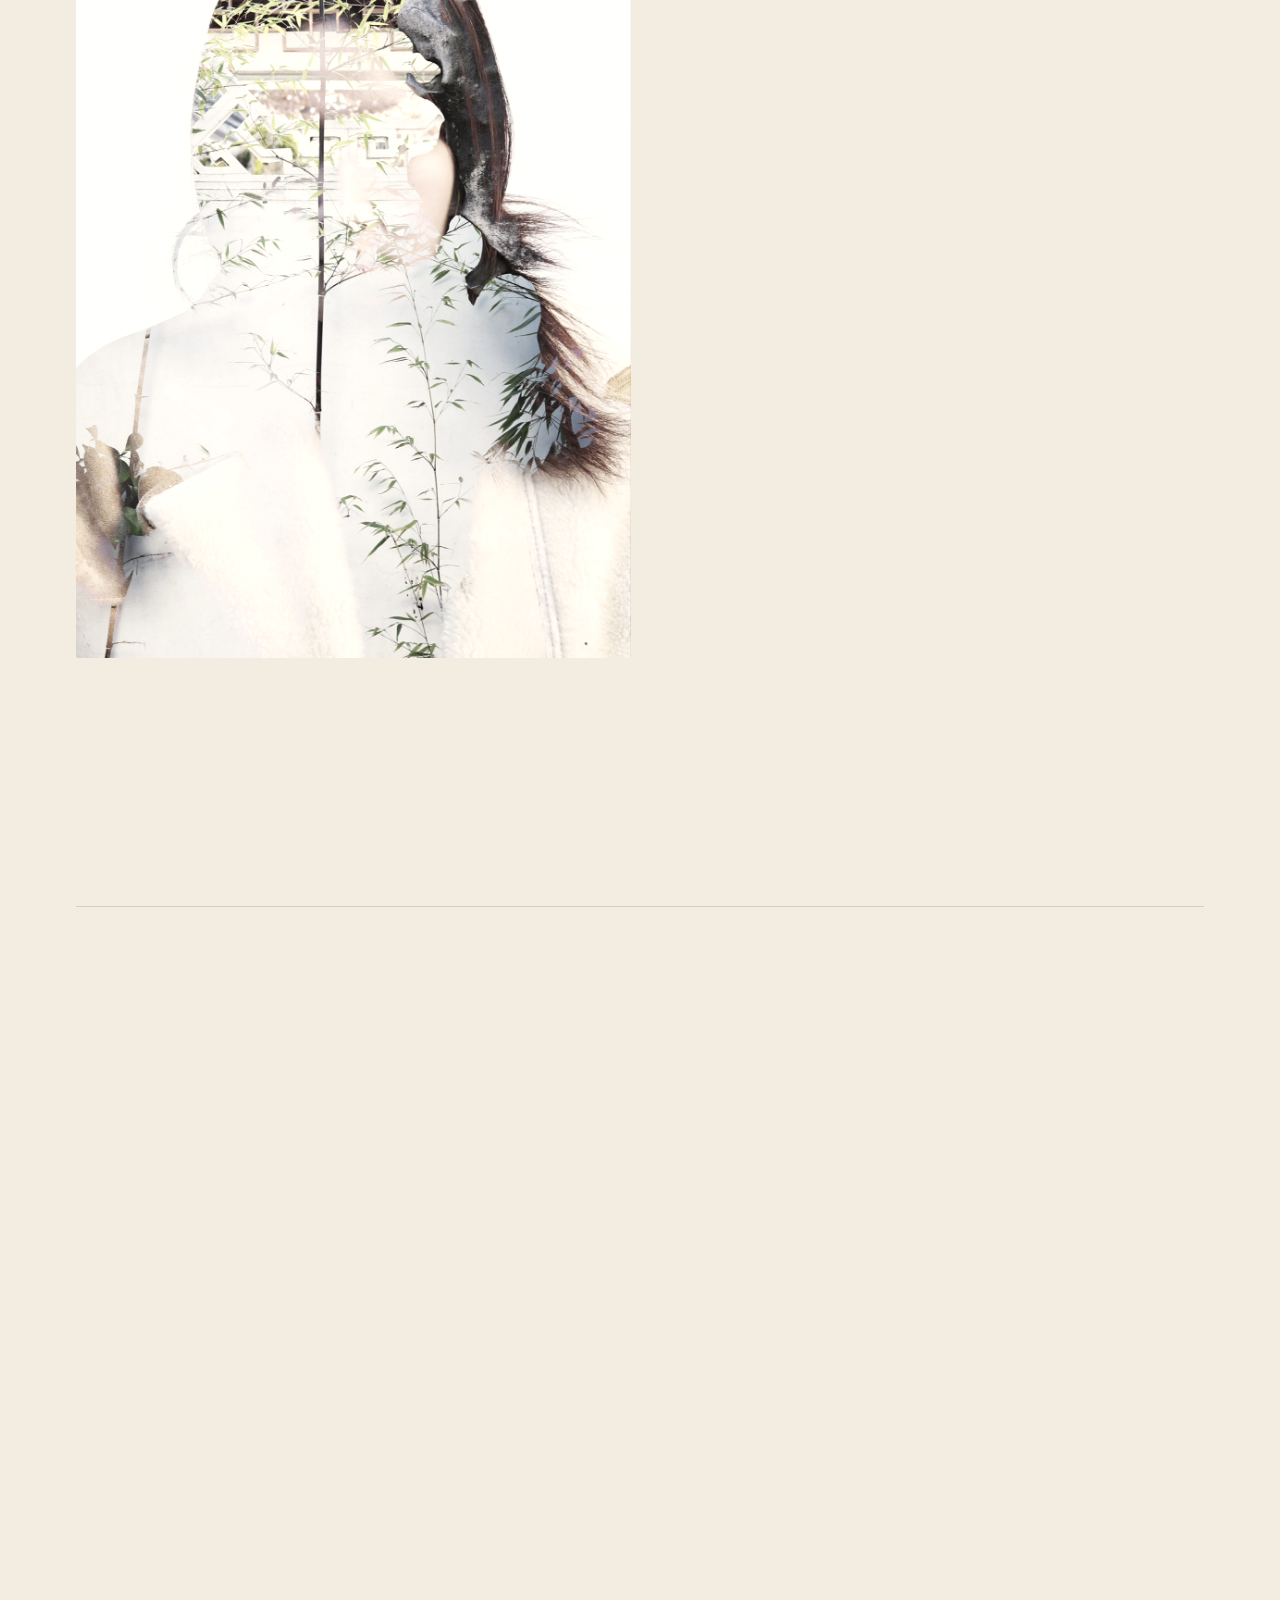
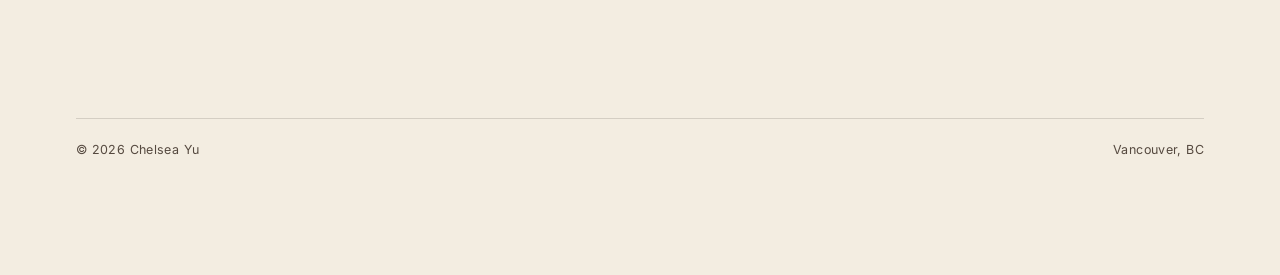
==== commit 32fdaca7: "Improve portfolio image viewing and sizing" ====
--- a/index.html
+++ b/index.html
@@ -297,6 +297,19 @@
 
 </main>
 
+<dialog class="lightbox" aria-label="Image viewer">
+  <div class="lightbox__bar" aria-label="Image zoom controls">
+    <button class="lightbox__control" type="button" data-zoom="out" aria-label="Zoom out">−</button>
+    <button class="lightbox__control" type="button" data-zoom="reset" aria-label="Reset zoom">100%</button>
+    <button class="lightbox__control" type="button" data-zoom="in" aria-label="Zoom in">+</button>
+    <button class="lightbox__control lightbox__control--close" type="button" data-lightbox-close aria-label="Close image viewer">×</button>
+  </div>
+  <div class="lightbox__viewport">
+    <img class="lightbox__image" alt="">
+  </div>
+  <p class="lightbox__caption" aria-live="polite"></p>
+</dialog>
+
 <script src="assets/js/main.js"></script>
 </body>
 </html>
--- a/assets/css/style.css
+++ b/assets/css/style.css
@@ -284,12 +284,64 @@
 /* image treatment: quiet duotone -> full color on hover */
 .echo-grid img, .project__solo, .project__still img, .poster-row img, .gallery-grid img{
   filter: grayscale(0.55) sepia(0.12) contrast(1.02);
-  transition: filter .5s ease, transform .5s ease;
+  transition: filter .5s ease;
   border-radius:2px;
 }
 .echo-grid img:hover, .project__solo:hover, .project__still:hover img, .poster-row img:hover, .gallery-grid img:hover{
   filter: grayscale(0) sepia(0) contrast(1.02);
-  transform: scale(1.015);
+}
+
+body img:not(.lightbox__image){ cursor: zoom-in; }
+
+.lightbox{
+  width: min(96vw, 1400px);
+  max-width: none;
+  max-height: 94vh;
+  padding: 1rem;
+  border: 1px solid rgba(243,237,225,0.2);
+  background: rgba(23,19,15,0.96);
+  color: var(--paper);
+}
+.lightbox::backdrop{ background: rgba(12,10,8,0.88); }
+.lightbox__bar{
+  display:flex; align-items:center; justify-content:flex-end; gap:0.6rem;
+  margin-bottom:0.75rem;
+}
+.lightbox__control{
+  min-width:2.6rem; min-height:2.6rem;
+  border:1px solid rgba(243,237,225,0.38);
+  border-radius:2px;
+  background:transparent; color:var(--paper);
+  font:inherit; cursor:pointer;
+}
+.lightbox__control:hover, .lightbox__control:focus-visible{
+  background:var(--paper); color:var(--ink);
+}
+.lightbox__control--close{ margin-left:0.6rem; }
+.lightbox__viewport{
+  max-height:78vh;
+  overflow:auto;
+  text-align:center;
+}
+.lightbox__image{
+  display:inline-block;
+  max-width: min(88vw, 1200px);
+  max-height:76vh;
+  width:auto;
+  height:auto;
+  object-fit:contain;
+  transform-origin:center center;
+  transition:transform .2s ease;
+  cursor:zoom-in;
+}
+.lightbox__caption{
+  margin:0.75rem 0 0;
+  color:rgba(243,237,225,0.82);
+  font-size:0.9rem;
+  text-align:center;
+}
+@media (prefers-reduced-motion: reduce){
+  .lightbox__image{ transition:none; }
 }
 
 .echo-grid{
@@ -300,15 +352,14 @@
 
 .project__hero{ margin: 0 0 2rem; }
 .project__hero img{
-  width:100%; aspect-ratio: 16/6; object-fit:cover;
+  width:100%; height:auto;
   border-radius:2px;
 }
 
 .gallery-grid{
-  column-count:3; column-gap: 1rem; margin-top: 2.2rem;
+  column-count:2; column-gap: 1rem; margin-top: 2.2rem;
 }
 .gallery-grid img{ width:100%; margin: 0 0 1rem; break-inside: avoid; background:#fff; }
-@media (max-width:860px){ .gallery-grid{ column-count:2; } }
 @media (max-width:520px){ .gallery-grid{ column-count:1; } }
 
 .project__still{ position:relative; display:block; }
@@ -324,24 +375,23 @@
 
 .poster-row{ display:flex; gap:1.6rem; margin-top:2rem; flex-wrap:wrap; }
 .poster-row img{
-  width: clamp(160px, 24vw, 260px);
-  aspect-ratio: 9/16; object-fit:cover;
+  width: clamp(220px, 30vw, 340px);
+  height:auto;
   box-shadow: 0 22px 40px -18px rgba(23,19,15,0.4);
 }
 .poster-row img:nth-child(1){ transform: rotate(-3deg); }
 .poster-row img:nth-child(2){ transform: rotate(2deg); }
-.poster-row img:hover{ transform: rotate(0) scale(1.03); }
+.poster-row img:hover{ transform: rotate(0); }
 
 .social-row{
   display:flex; gap:1.2rem; margin-top:2rem; flex-wrap:wrap;
 }
 .social-row img{
   flex: 1 1 320px;
-  width:100%; aspect-ratio: 16/6; object-fit:cover;
+  width:100%; height:auto;
   border: 1px solid var(--line);
   filter: none;
 }
-.social-row img:hover{ transform:none; }
 
 .stat-row{
   display:grid; grid-template-columns: repeat(4, 1fr);
@@ -363,19 +413,19 @@
 }
 
 .process-strip{
-  display:flex; gap:1.2rem; flex-wrap:wrap;
+  display:grid; grid-template-columns:repeat(2,minmax(0,1fr)); gap:1.2rem;
   margin-top: 2.2rem;
 }
-.process-strip figure{ margin:0; flex: 1 1 200px; max-width:260px; }
+.process-strip figure{ margin:0; min-width:0; }
 .process-strip img{
-  width:100%; aspect-ratio: 4/3; object-fit:contain;
+  width:100%; height:auto;
   background: #fff;
   border: 1px solid var(--line);
   border-radius: 2px;
   filter:none;
   padding: 0.4rem;
 }
-.process-strip img:hover{ transform:none; }
+@media (max-width:640px){ .process-strip{ grid-template-columns:1fr; } }
 .process-strip figcaption{
   margin-top:0.6rem; font-size:0.78rem; letter-spacing:0.03em;
   color: var(--ink-soft); text-transform:uppercase;
